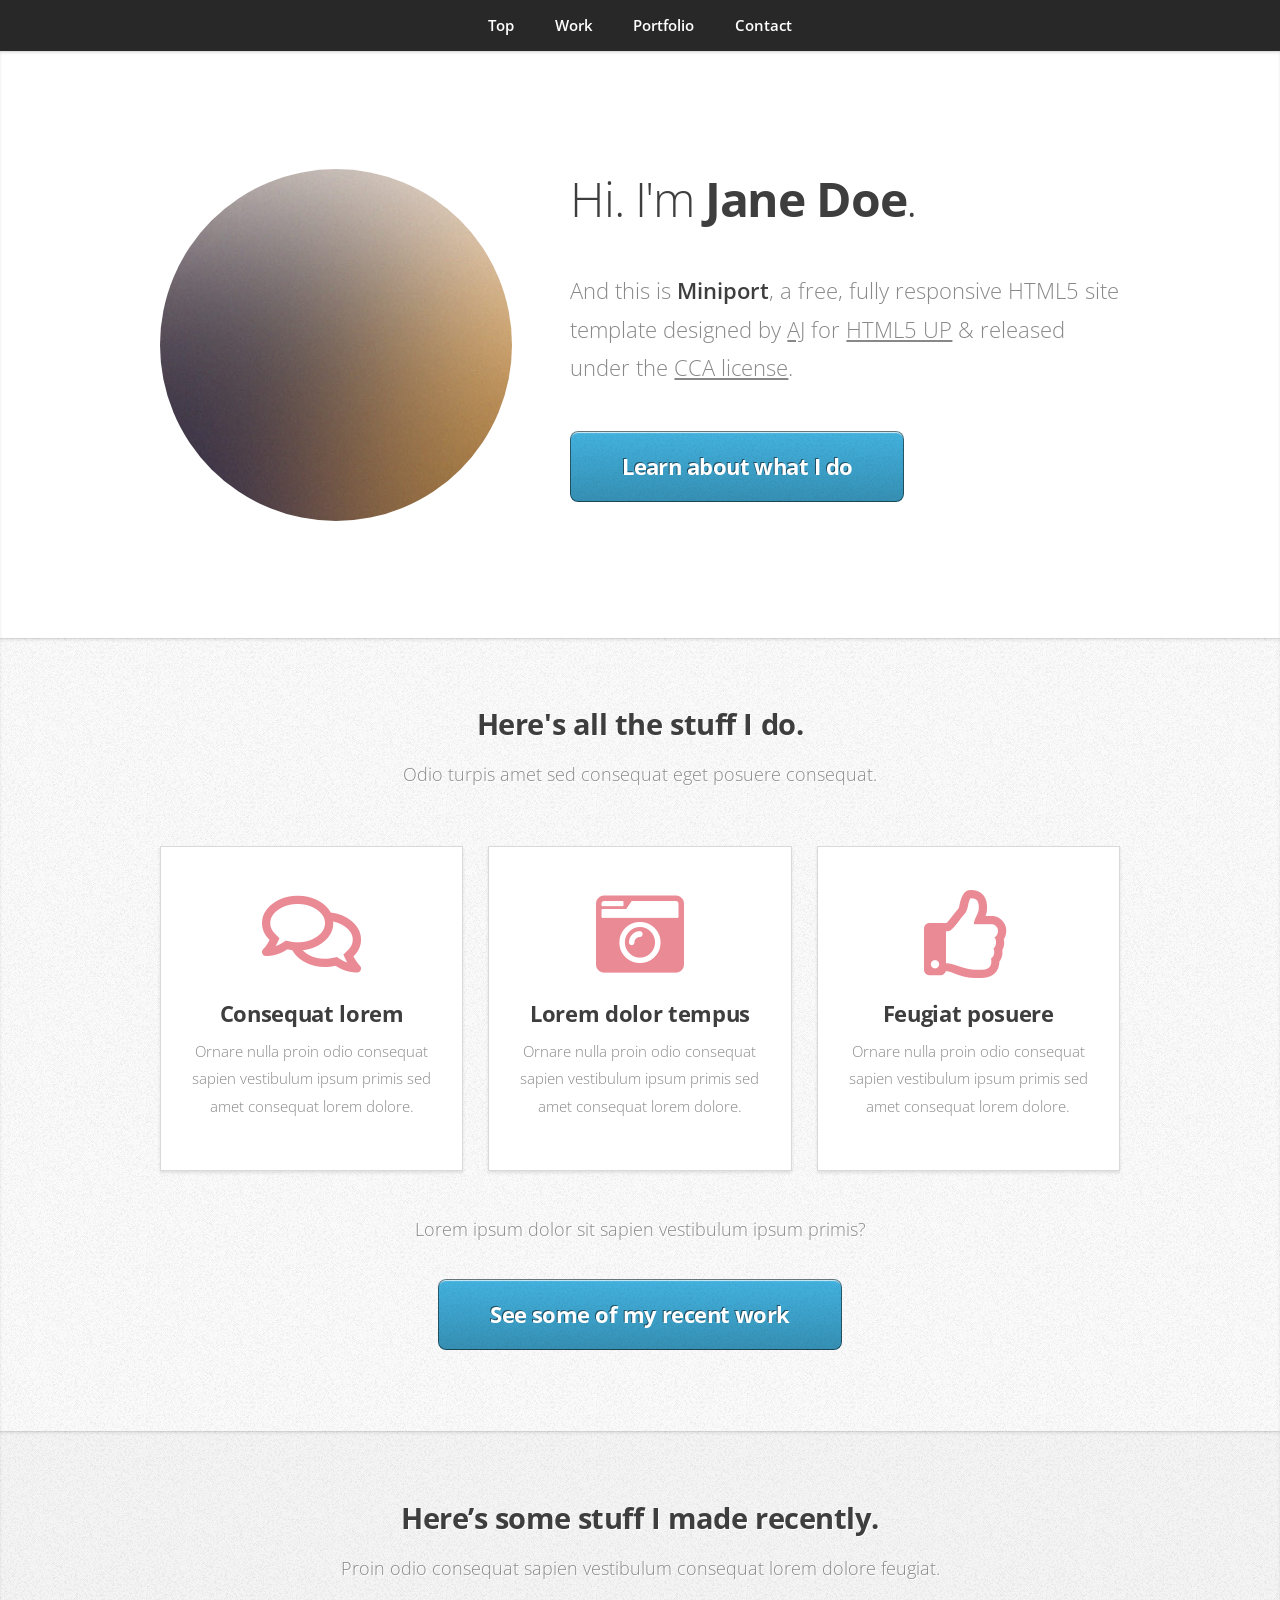
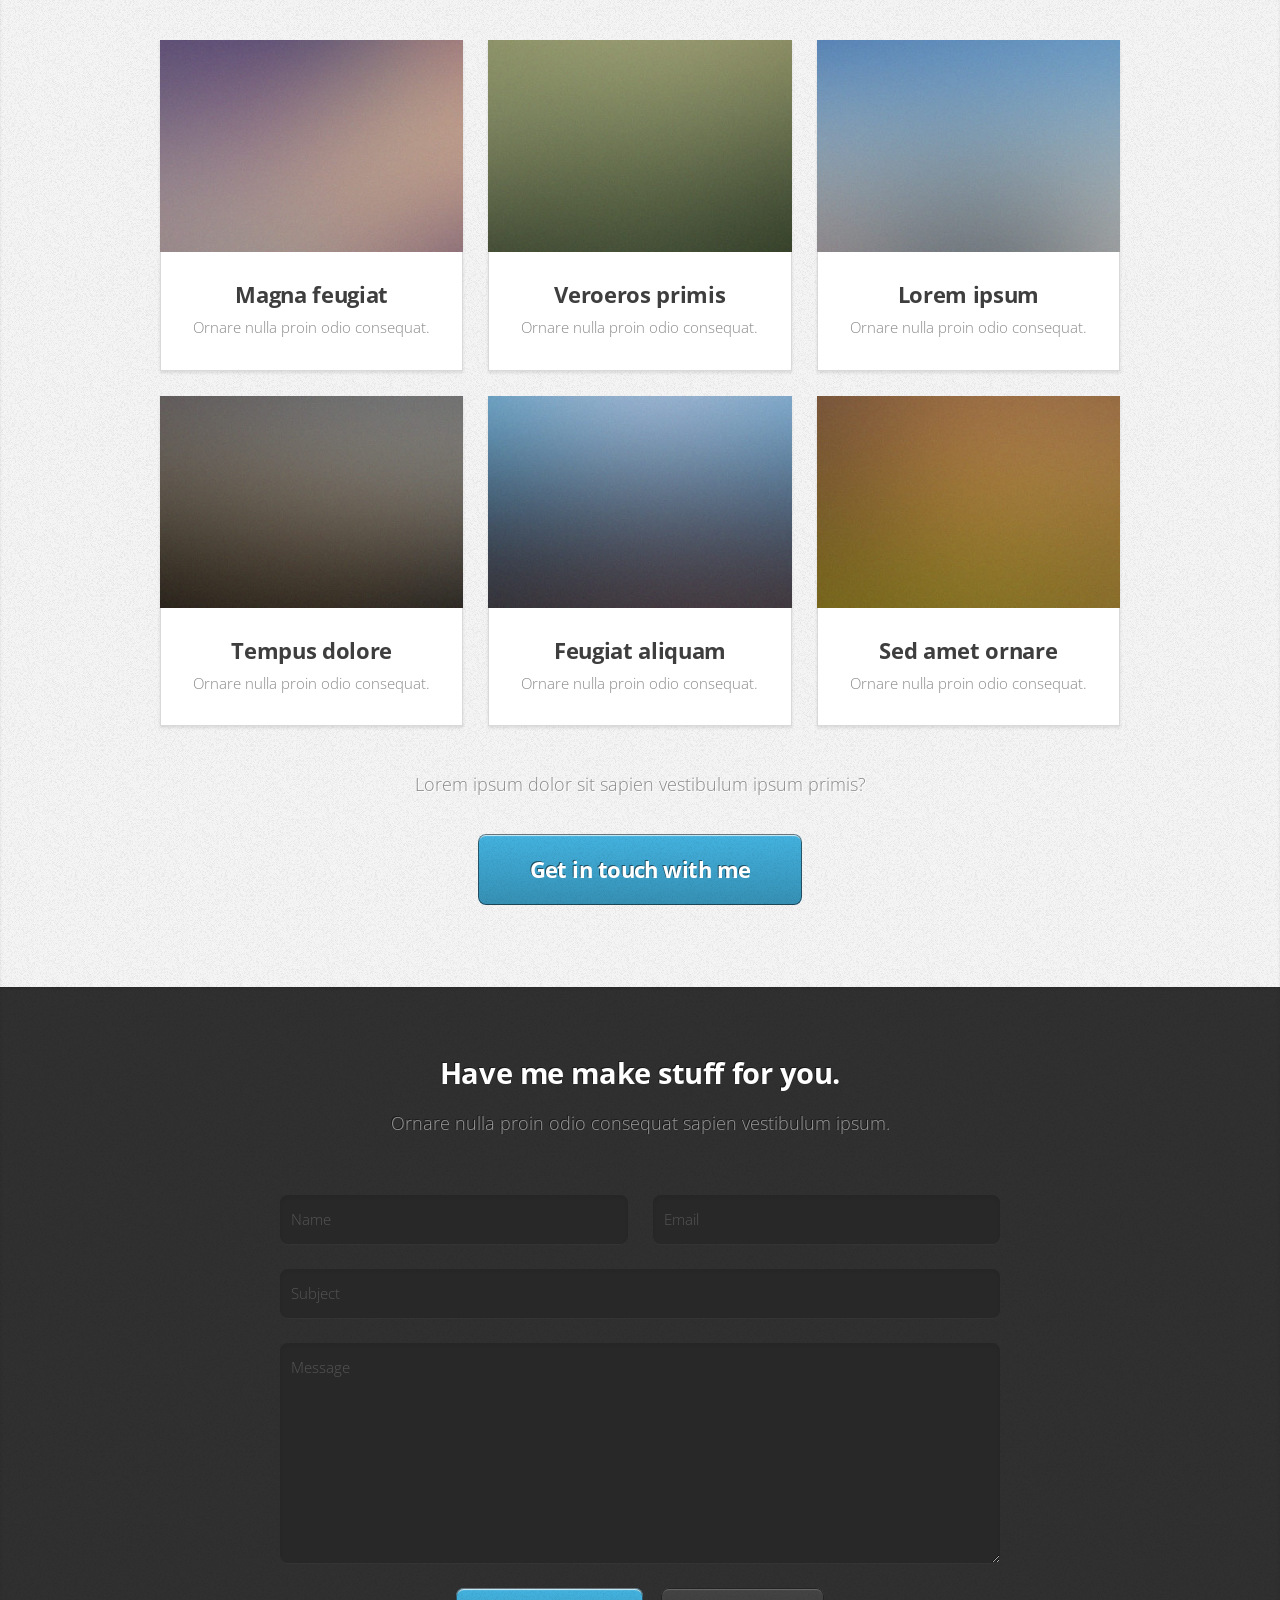
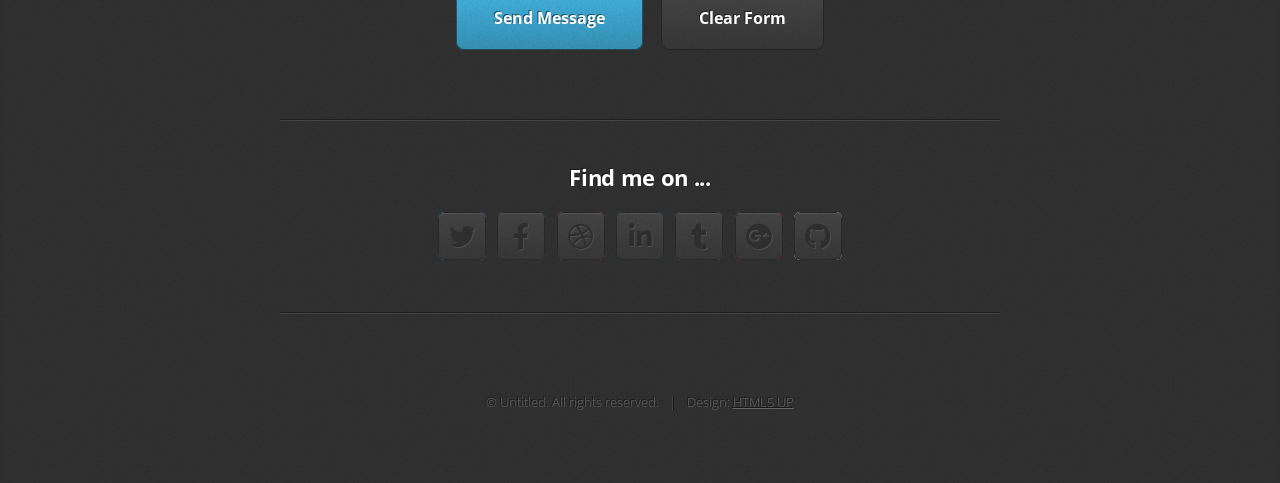
==== index.html @ 01375a2c "Add files via upload" ====
<!DOCTYPE HTML>
<!--
	Miniport by HTML5 UP
	html5up.net | @ajlkn
	Free for personal and commercial use under the CCA 3.0 license (html5up.net/license)
-->
<html>
	<head>
		<title>Miniport by HTML5 UP</title>
		<meta charset="utf-8" />
		<meta name="viewport" content="width=device-width, initial-scale=1, user-scalable=no" />
		<link rel="stylesheet" href="assets/css/main.css" />
	</head>
	<body class="is-preload">

		<!-- Nav -->
			<nav id="nav">
				<ul class="container">
					<li><a href="#top">Top</a></li>
					<li><a href="#work">Work</a></li>
					<li><a href="#portfolio">Portfolio</a></li>
					<li><a href="#contact">Contact</a></li>
				</ul>
			</nav>

		<!-- Home -->
			<article id="top" class="wrapper style1">
				<div class="container">
					<div class="row">
						<div class="col-4 col-5-large col-12-medium">
							<span class="image fit"><img src="images/pic00.jpg" alt="" /></span>
						</div>
						<div class="col-8 col-7-large col-12-medium">
							<header>
								<h1>Hi. I'm <strong>Jane Doe</strong>.</h1>
							</header>
							<p>And this is <strong>Miniport</strong>, a free, fully responsive HTML5 site template designed by <a href="http://twitter.com/ajlkn">AJ</a> for <a href="http://html5up.net">HTML5 UP</a> &amp; released under the <a href="http://html5up.net/license">CCA license</a>.</p>
							<a href="#work" class="button large scrolly">Learn about what I do</a>
						</div>
					</div>
				</div>
			</article>

		<!-- Work -->
			<article id="work" class="wrapper style2">
				<div class="container">
					<header>
						<h2>Here's all the stuff I do.</h2>
						<p>Odio turpis amet sed consequat eget posuere consequat.</p>
					</header>
					<div class="row aln-center">
						<div class="col-4 col-6-medium col-12-small">
							<section class="box style1">
								<span class="icon featured fa-comments"></span>
								<h3>Consequat lorem</h3>
								<p>Ornare nulla proin odio consequat sapien vestibulum ipsum primis sed amet consequat lorem dolore.</p>
							</section>
						</div>
						<div class="col-4 col-6-medium col-12-small">
							<section class="box style1">
								<span class="icon solid featured fa-camera-retro"></span>
								<h3>Lorem dolor tempus</h3>
								<p>Ornare nulla proin odio consequat sapien vestibulum ipsum primis sed amet consequat lorem dolore.</p>
							</section>
						</div>
						<div class="col-4 col-6-medium col-12-small">
							<section class="box style1">
								<span class="icon featured fa-thumbs-up"></span>
								<h3>Feugiat posuere</h3>
								<p>Ornare nulla proin odio consequat sapien vestibulum ipsum primis sed amet consequat lorem dolore.</p>
							</section>
						</div>
					</div>
					<footer>
						<p>Lorem ipsum dolor sit sapien vestibulum ipsum primis?</p>
						<a href="#portfolio" class="button large scrolly">See some of my recent work</a>
					</footer>
				</div>
			</article>

		<!-- Portfolio -->
			<article id="portfolio" class="wrapper style3">
				<div class="container">
					<header>
						<h2>Here’s some stuff I made recently.</h2>
						<p>Proin odio consequat  sapien vestibulum consequat lorem dolore feugiat.</p>
					</header>
					<div class="row">
						<div class="col-4 col-6-medium col-12-small">
							<article class="box style2">
								<a href="#" class="image featured"><img src="images/pic01.jpg" alt="" /></a>
								<h3><a href="#">Magna feugiat</a></h3>
								<p>Ornare nulla proin odio consequat.</p>
							</article>
						</div>
						<div class="col-4 col-6-medium col-12-small">
							<article class="box style2">
								<a href="#" class="image featured"><img src="images/pic02.jpg" alt="" /></a>
								<h3><a href="#">Veroeros primis</a></h3>
								<p>Ornare nulla proin odio consequat.</p>
							</article>
						</div>
						<div class="col-4 col-6-medium col-12-small">
							<article class="box style2">
								<a href="#" class="image featured"><img src="images/pic03.jpg" alt="" /></a>
								<h3><a href="#">Lorem ipsum</a></h3>
								<p>Ornare nulla proin odio consequat.</p>
							</article>
						</div>
						<div class="col-4 col-6-medium col-12-small">
							<article class="box style2">
								<a href="#" class="image featured"><img src="images/pic04.jpg" alt="" /></a>
								<h3><a href="#">Tempus dolore</a></h3>
								<p>Ornare nulla proin odio consequat.</p>
							</article>
						</div>
						<div class="col-4 col-6-medium col-12-small">
							<article class="box style2">
								<a href="#" class="image featured"><img src="images/pic05.jpg" alt="" /></a>
								<h3><a href="#">Feugiat aliquam</a></h3>
								<p>Ornare nulla proin odio consequat.</p>
							</article>
						</div>
						<div class="col-4 col-6-medium col-12-small">
							<article class="box style2">
								<a href="#" class="image featured"><img src="images/pic06.jpg" alt="" /></a>
								<h3><a href="#">Sed amet ornare</a></h3>
								<p>Ornare nulla proin odio consequat.</p>
							</article>
						</div>
					</div>
					<footer>
						<p>Lorem ipsum dolor sit sapien vestibulum ipsum primis?</p>
						<a href="#contact" class="button large scrolly">Get in touch with me</a>
					</footer>
				</div>
			</article>

		<!-- Contact -->
			<article id="contact" class="wrapper style4">
				<div class="container medium">
					<header>
						<h2>Have me make stuff for you.</h2>
						<p>Ornare nulla proin odio consequat sapien vestibulum ipsum.</p>
					</header>
					<div class="row">
						<div class="col-12">
							<form method="post" action="#">
								<div class="row">
									<div class="col-6 col-12-small">
										<input type="text" name="name" id="name" placeholder="Name" />
									</div>
									<div class="col-6 col-12-small">
										<input type="text" name="email" id="email" placeholder="Email" />
									</div>
									<div class="col-12">
										<input type="text" name="subject" id="subject" placeholder="Subject" />
									</div>
									<div class="col-12">
										<textarea name="message" id="message" placeholder="Message"></textarea>
									</div>
									<div class="col-12">
										<ul class="actions">
											<li><input type="submit" value="Send Message" /></li>
											<li><input type="reset" value="Clear Form" class="alt" /></li>
										</ul>
									</div>
								</div>
							</form>
						</div>
						<div class="col-12">
							<hr />
							<h3>Find me on ...</h3>
							<ul class="social">
								<li><a href="#" class="icon brands fa-twitter"><span class="label">Twitter</span></a></li>
								<li><a href="#" class="icon brands fa-facebook-f"><span class="label">Facebook</span></a></li>
								<li><a href="#" class="icon brands fa-dribbble"><span class="label">Dribbble</span></a></li>
								<li><a href="#" class="icon brands fa-linkedin-in"><span class="label">LinkedIn</span></a></li>
								<li><a href="#" class="icon brands fa-tumblr"><span class="label">Tumblr</span></a></li>
								<li><a href="#" class="icon brands fa-google-plus"><span class="label">Google+</span></a></li>
								<li><a href="#" class="icon brands fa-github"><span class="label">Github</span></a></li>
								<!--
								<li><a href="#" class="icon solid fa-rss"><span>RSS</span></a></li>
								<li><a href="#" class="icon brands fa-instagram"><span>Instagram</span></a></li>
								<li><a href="#" class="icon brands fa-foursquare"><span>Foursquare</span></a></li>
								<li><a href="#" class="icon brands fa-skype"><span>Skype</span></a></li>
								<li><a href="#" class="icon brands fa-soundcloud"><span>Soundcloud</span></a></li>
								<li><a href="#" class="icon brands fa-youtube"><span>YouTube</span></a></li>
								<li><a href="#" class="icon brands fa-blogger"><span>Blogger</span></a></li>
								<li><a href="#" class="icon brands fa-flickr"><span>Flickr</span></a></li>
								<li><a href="#" class="icon brands fa-vimeo"><span>Vimeo</span></a></li>
								-->
							</ul>
							<hr />
						</div>
					</div>
					<footer>
						<ul id="copyright">
							<li>&copy; Untitled. All rights reserved.</li><li>Design: <a href="http://html5up.net">HTML5 UP</a></li>
						</ul>
					</footer>
				</div>
			</article>

		<!-- Scripts -->
			<script src="assets/js/jquery.min.js"></script>
			<script src="assets/js/jquery.scrolly.min.js"></script>
			<script src="assets/js/browser.min.js"></script>
			<script src="assets/js/breakpoints.min.js"></script>
			<script src="assets/js/util.js"></script>
			<script src="assets/js/main.js"></script>

	</body>
</html>
---- assets/css/main.css ----
@import url("https://fonts.googleapis.com/css?family=Open+Sans:300,300italic,600,600italic,700");
@import url("fontawesome-all.min.css");

/*
	Miniport by HTML5 UP
	html5up.net | @ajlkn
	Free for personal and commercial use under the CCA 3.0 license (html5up.net/license)
*/

html, body, div, span, applet, object,
iframe, h1, h2, h3, h4, h5, h6, p, blockquote,
pre, a, abbr, acronym, address, big, cite,
code, del, dfn, em, img, ins, kbd, q, s, samp,
small, strike, strong, sub, sup, tt, var, b,
u, i, center, dl, dt, dd, ol, ul, li, fieldset,
form, label, legend, table, caption, tbody,
tfoot, thead, tr, th, td, article, aside,
canvas, details, embed, figure, figcaption,
footer, header, hgroup, menu, nav, output, ruby,
section, summary, time, mark, audio, video {
	margin: 0;
	padding: 0;
	border: 0;
	font-size: 100%;
	font: inherit;
	vertical-align: baseline;}

article, aside, details, figcaption, figure,
footer, header, hgroup, menu, nav, section {
	display: block;}

body {
	line-height: 1;
}

ol, ul {
	list-style: none;
}

blockquote, q {
	quotes: none;
}

	blockquote:before, blockquote:after, q:before, q:after {
		content: '';
		content: none;
	}

table {
	border-collapse: collapse;
	border-spacing: 0;
}

body {
	-webkit-text-size-adjust: none;
}

mark {
	background-color: transparent;
	color: inherit;
}

input::-moz-focus-inner {
	border: 0;
	padding: 0;
}

input, select, textarea {
	-moz-appearance: none;
	-webkit-appearance: none;
	-ms-appearance: none;
	appearance: none;
}

/* Basic */

	html {
		box-sizing: border-box;
	}

	*, *:before, *:after {
		box-sizing: inherit;
	}

	body {
		padding-top: 3.5em;
	}

		body.is-preload *, body.is-preload *:before, body.is-preload *:after {
			-moz-animation: none !important;
			-webkit-animation: none !important;
			-ms-animation: none !important;
			animation: none !important;
			-moz-transition: none !important;
			-webkit-transition: none !important;
			-ms-transition: none !important;
			transition: none !important;
		}

	body, input, textarea, select {
		font-family: 'Open Sans', sans-serif;
		line-height: 1.85em;
		color: #888;
		font-weight: 300;
		font-size: 13pt;
	}

	a {
		-moz-transition: color .2s ease-in-out;
		-webkit-transition: color .2s ease-in-out;
		-ms-transition: color .2s ease-in-out;
		transition: color .2s ease-in-out;
		color: #43B3E0;
		text-decoration: underline;
	}

		a:hover {
			color: #43bff0 !important;
		}

		a img {
			border: 0;
		}

	b, strong {
		font-weight: 600;
		color: #3e3e3e;
	}

	i, em {
		font-style: italic;
	}

	sub {
		position: relative;
		top: 0.5em;
		font-size: 0.8em;
	}

	sup {
		position: relative;
		top: -0.5em;
		font-size: 0.8em;
	}

	blockquote {
		border-left: solid 0.75em #eee;
		padding: 1em 0 1em 1.5em;
		font-style: italic;
	}

	h1, h2, h3, h4, h5, h6 {
		color: #3e3e3e;
		margin: 0 0 0.75em 0;
	}

	h1 a, h2 a, h3 a, h4 a, h5 a, h6 a {
		text-decoration: none;
		color: inherit;
	}

	h2, h3, h4, h5, h6 {
		font-weight: 700;
	}

	h1 {
		font-size: 3.25em;
		letter-spacing: -0.025em;
		font-weight: 300;
	}

		h1 strong {
			font-weight: 700;
		}

	h2 {
		font-size: 2em;
		letter-spacing: -0.015em;
	}

	h3 {
		font-size: 1.5em;
		letter-spacing: -0.015em;
	}

	em, i {
		font-style: italic;
	}

	br.clear {
		clear: both;
	}

	hr {
		border: 0;
		border-top: solid 1px #444;
		border-top-color: rgba(0, 0, 0, 0.35);
		box-shadow: 0px 1px 0px 0px rgba(255, 255, 255, 0.1);
		height: 1px;
		margin: 3em 0;
	}

	p, ul, ol, dl, table {
		margin-bottom: 2em;
	}

	header {
		margin: 0 0 3em 0;
	}

		header > p {
			font-size: 1.25em;
			margin: 0;
		}

	footer {
		margin: 3em 0 0 0;
	}

		footer > p {
			font-size: 1.25em;
		}

/* Container */

	.container {
		margin: 0 auto;
		max-width: calc(100% - 50px);
		width: 1200px;
	}

		.container.medium {
			width: 900px;
		}

		@media screen and (max-width: 1680px) {

			.container {
				width: 1200px;
			}

				.container.medium {
					width: 900px;
				}

		}

		@media screen and (max-width: 1280px) {

			.container {
				width: 960px;
			}

				.container.medium {
					width: 720px;
				}

		}

		@media screen and (max-width: 980px) {

			.container {
				width: 100%;
			}

				.container.medium {
					width: 75%;
				}

		}

		@media screen and (max-width: 736px) {

			.container {
				width: 100%;
				max-width: calc(100% - 30px);
			}

				.container.medium {
					width: 100%;
				}

		}

/* Row */

	.row {
		display: flex;
		flex-wrap: wrap;
		box-sizing: border-box;
		align-items: stretch;
	}

		.row > * {
			box-sizing: border-box;
		}

		.row.gtr-uniform > * > :last-child {
			margin-bottom: 0;
		}

		.row.aln-left {
			justify-content: flex-start;
		}

		.row.aln-center {
			justify-content: center;
		}

		.row.aln-right {
			justify-content: flex-end;
		}

		.row.aln-top {
			align-items: flex-start;
		}

		.row.aln-middle {
			align-items: center;
		}

		.row.aln-bottom {
			align-items: flex-end;
		}

		.row > .imp {
			order: -1;
		}

		.row > .col-1 {
			width: 8.33333%;
		}

		.row > .off-1 {
			margin-left: 8.33333%;
		}

		.row > .col-2 {
			width: 16.66667%;
		}

		.row > .off-2 {
			margin-left: 16.66667%;
		}

		.row > .col-3 {
			width: 25%;
		}

		.row > .off-3 {
			margin-left: 25%;
		}

		.row > .col-4 {
			width: 33.33333%;
		}

		.row > .off-4 {
			margin-left: 33.33333%;
		}

		.row > .col-5 {
			width: 41.66667%;
		}

		.row > .off-5 {
			margin-left: 41.66667%;
		}

		.row > .col-6 {
			width: 50%;
		}

		.row > .off-6 {
			margin-left: 50%;
		}

		.row > .col-7 {
			width: 58.33333%;
		}

		.row > .off-7 {
			margin-left: 58.33333%;
		}

		.row > .col-8 {
			width: 66.66667%;
		}

		.row > .off-8 {
			margin-left: 66.66667%;
		}

		.row > .col-9 {
			width: 75%;
		}

		.row > .off-9 {
			margin-left: 75%;
		}

		.row > .col-10 {
			width: 83.33333%;
		}

		.row > .off-10 {
			margin-left: 83.33333%;
		}

		.row > .col-11 {
			width: 91.66667%;
		}

		.row > .off-11 {
			margin-left: 91.66667%;
		}

		.row > .col-12 {
			width: 100%;
		}

		.row > .off-12 {
			margin-left: 100%;
		}

		.row.gtr-0 {
			margin-top: 0px;
			margin-left: 0px;
		}

			.row.gtr-0 > * {
				padding: 0px 0 0 0px;
			}

			.row.gtr-0.gtr-uniform {
				margin-top: 0px;
			}

				.row.gtr-0.gtr-uniform > * {
					padding-top: 0px;
				}

		.row.gtr-25 {
			margin-top: -6.25px;
			margin-left: -6.25px;
		}

			.row.gtr-25 > * {
				padding: 6.25px 0 0 6.25px;
			}

			.row.gtr-25.gtr-uniform {
				margin-top: -6.25px;
			}

				.row.gtr-25.gtr-uniform > * {
					padding-top: 6.25px;
				}

		.row.gtr-50 {
			margin-top: -12.5px;
			margin-left: -12.5px;
		}

			.row.gtr-50 > * {
				padding: 12.5px 0 0 12.5px;
			}

			.row.gtr-50.gtr-uniform {
				margin-top: -12.5px;
			}

				.row.gtr-50.gtr-uniform > * {
					padding-top: 12.5px;
				}

		.row {
			margin-top: -25px;
			margin-left: -25px;
		}

			.row > * {
				padding: 25px 0 0 25px;
			}

			.row.gtr-uniform {
				margin-top: -25px;
			}

				.row.gtr-uniform > * {
					padding-top: 25px;
				}

		.row.gtr-150 {
			margin-top: -37.5px;
			margin-left: -37.5px;
		}

			.row.gtr-150 > * {
				padding: 37.5px 0 0 37.5px;
			}

			.row.gtr-150.gtr-uniform {
				margin-top: -37.5px;
			}

				.row.gtr-150.gtr-uniform > * {
					padding-top: 37.5px;
				}

		.row.gtr-200 {
			margin-top: -50px;
			margin-left: -50px;
		}

			.row.gtr-200 > * {
				padding: 50px 0 0 50px;
			}

			.row.gtr-200.gtr-uniform {
				margin-top: -50px;
			}

				.row.gtr-200.gtr-uniform > * {
					padding-top: 50px;
				}

		@media screen and (max-width: 1680px) {

			.row {
				display: flex;
				flex-wrap: wrap;
				box-sizing: border-box;
				align-items: stretch;
			}

				.row > * {
					box-sizing: border-box;
				}

				.row.gtr-uniform > * > :last-child {
					margin-bottom: 0;
				}

				.row.aln-left {
					justify-content: flex-start;
				}

				.row.aln-center {
					justify-content: center;
				}

				.row.aln-right {
					justify-content: flex-end;
				}

				.row.aln-top {
					align-items: flex-start;
				}

				.row.aln-middle {
					align-items: center;
				}

				.row.aln-bottom {
					align-items: flex-end;
				}

				.row > .imp-xlarge {
					order: -1;
				}

				.row > .col-1-xlarge {
					width: 8.33333%;
				}

				.row > .off-1-xlarge {
					margin-left: 8.33333%;
				}

				.row > .col-2-xlarge {
					width: 16.66667%;
				}

				.row > .off-2-xlarge {
					margin-left: 16.66667%;
				}

				.row > .col-3-xlarge {
					width: 25%;
				}

				.row > .off-3-xlarge {
					margin-left: 25%;
				}

				.row > .col-4-xlarge {
					width: 33.33333%;
				}

				.row > .off-4-xlarge {
					margin-left: 33.33333%;
				}

				.row > .col-5-xlarge {
					width: 41.66667%;
				}

				.row > .off-5-xlarge {
					margin-left: 41.66667%;
				}

				.row > .col-6-xlarge {
					width: 50%;
				}

				.row > .off-6-xlarge {
					margin-left: 50%;
				}

				.row > .col-7-xlarge {
					width: 58.33333%;
				}

				.row > .off-7-xlarge {
					margin-left: 58.33333%;
				}

				.row > .col-8-xlarge {
					width: 66.66667%;
				}

				.row > .off-8-xlarge {
					margin-left: 66.66667%;
				}

				.row > .col-9-xlarge {
					width: 75%;
				}

				.row > .off-9-xlarge {
					margin-left: 75%;
				}

				.row > .col-10-xlarge {
					width: 83.33333%;
				}

				.row > .off-10-xlarge {
					margin-left: 83.33333%;
				}

				.row > .col-11-xlarge {
					width: 91.66667%;
				}

				.row > .off-11-xlarge {
					margin-left: 91.66667%;
				}

				.row > .col-12-xlarge {
					width: 100%;
				}

				.row > .off-12-xlarge {
					margin-left: 100%;
				}

				.row.gtr-0 {
					margin-top: 0px;
					margin-left: 0px;
				}

					.row.gtr-0 > * {
						padding: 0px 0 0 0px;
					}

					.row.gtr-0.gtr-uniform {
						margin-top: 0px;
					}

						.row.gtr-0.gtr-uniform > * {
							padding-top: 0px;
						}

				.row.gtr-25 {
					margin-top: -6.25px;
					margin-left: -6.25px;
				}

					.row.gtr-25 > * {
						padding: 6.25px 0 0 6.25px;
					}

					.row.gtr-25.gtr-uniform {
						margin-top: -6.25px;
					}

						.row.gtr-25.gtr-uniform > * {
							padding-top: 6.25px;
						}

				.row.gtr-50 {
					margin-top: -12.5px;
					margin-left: -12.5px;
				}

					.row.gtr-50 > * {
						padding: 12.5px 0 0 12.5px;
					}

					.row.gtr-50.gtr-uniform {
						margin-top: -12.5px;
					}

						.row.gtr-50.gtr-uniform > * {
							padding-top: 12.5px;
						}

				.row {
					margin-top: -25px;
					margin-left: -25px;
				}

					.row > * {
						padding: 25px 0 0 25px;
					}

					.row.gtr-uniform {
						margin-top: -25px;
					}

						.row.gtr-uniform > * {
							padding-top: 25px;
						}

				.row.gtr-150 {
					margin-top: -37.5px;
					margin-left: -37.5px;
				}

					.row.gtr-150 > * {
						padding: 37.5px 0 0 37.5px;
					}

					.row.gtr-150.gtr-uniform {
						margin-top: -37.5px;
					}

						.row.gtr-150.gtr-uniform > * {
							padding-top: 37.5px;
						}

				.row.gtr-200 {
					margin-top: -50px;
					margin-left: -50px;
				}

					.row.gtr-200 > * {
						padding: 50px 0 0 50px;
					}

					.row.gtr-200.gtr-uniform {
						margin-top: -50px;
					}

						.row.gtr-200.gtr-uniform > * {
							padding-top: 50px;
						}

		}

		@media screen and (max-width: 1280px) {

			.row {
				display: flex;
				flex-wrap: wrap;
				box-sizing: border-box;
				align-items: stretch;
			}

				.row > * {
					box-sizing: border-box;
				}

				.row.gtr-uniform > * > :last-child {
					margin-bottom: 0;
				}

				.row.aln-left {
					justify-content: flex-start;
				}

				.row.aln-center {
					justify-content: center;
				}

				.row.aln-right {
					justify-content: flex-end;
				}

				.row.aln-top {
					align-items: flex-start;
				}

				.row.aln-middle {
					align-items: center;
				}

				.row.aln-bottom {
					align-items: flex-end;
				}

				.row > .imp-large {
					order: -1;
				}

				.row > .col-1-large {
					width: 8.33333%;
				}

				.row > .off-1-large {
					margin-left: 8.33333%;
				}

				.row > .col-2-large {
					width: 16.66667%;
				}

				.row > .off-2-large {
					margin-left: 16.66667%;
				}

				.row > .col-3-large {
					width: 25%;
				}

				.row > .off-3-large {
					margin-left: 25%;
				}

				.row > .col-4-large {
					width: 33.33333%;
				}

				.row > .off-4-large {
					margin-left: 33.33333%;
				}

				.row > .col-5-large {
					width: 41.66667%;
				}

				.row > .off-5-large {
					margin-left: 41.66667%;
				}

				.row > .col-6-large {
					width: 50%;
				}

				.row > .off-6-large {
					margin-left: 50%;
				}

				.row > .col-7-large {
					width: 58.33333%;
				}

				.row > .off-7-large {
					margin-left: 58.33333%;
				}

				.row > .col-8-large {
					width: 66.66667%;
				}

				.row > .off-8-large {
					margin-left: 66.66667%;
				}

				.row > .col-9-large {
					width: 75%;
				}

				.row > .off-9-large {
					margin-left: 75%;
				}

				.row > .col-10-large {
					width: 83.33333%;
				}

				.row > .off-10-large {
					margin-left: 83.33333%;
				}

				.row > .col-11-large {
					width: 91.66667%;
				}

				.row > .off-11-large {
					margin-left: 91.66667%;
				}

				.row > .col-12-large {
					width: 100%;
				}

				.row > .off-12-large {
					margin-left: 100%;
				}

				.row.gtr-0 {
					margin-top: 0px;
					margin-left: 0px;
				}

					.row.gtr-0 > * {
						padding: 0px 0 0 0px;
					}

					.row.gtr-0.gtr-uniform {
						margin-top: 0px;
					}

						.row.gtr-0.gtr-uniform > * {
							padding-top: 0px;
						}

				.row.gtr-25 {
					margin-top: -6.25px;
					margin-left: -6.25px;
				}

					.row.gtr-25 > * {
						padding: 6.25px 0 0 6.25px;
					}

					.row.gtr-25.gtr-uniform {
						margin-top: -6.25px;
					}

						.row.gtr-25.gtr-uniform > * {
							padding-top: 6.25px;
						}

				.row.gtr-50 {
					margin-top: -12.5px;
					margin-left: -12.5px;
				}

					.row.gtr-50 > * {
						padding: 12.5px 0 0 12.5px;
					}

					.row.gtr-50.gtr-uniform {
						margin-top: -12.5px;
					}

						.row.gtr-50.gtr-uniform > * {
							padding-top: 12.5px;
						}

				.row {
					margin-top: -25px;
					margin-left: -25px;
				}

					.row > * {
						padding: 25px 0 0 25px;
					}

					.row.gtr-uniform {
						margin-top: -25px;
					}

						.row.gtr-uniform > * {
							padding-top: 25px;
						}

				.row.gtr-150 {
					margin-top: -37.5px;
					margin-left: -37.5px;
				}

					.row.gtr-150 > * {
						padding: 37.5px 0 0 37.5px;
					}

					.row.gtr-150.gtr-uniform {
						margin-top: -37.5px;
					}

						.row.gtr-150.gtr-uniform > * {
							padding-top: 37.5px;
						}

				.row.gtr-200 {
					margin-top: -50px;
					margin-left: -50px;
				}

					.row.gtr-200 > * {
						padding: 50px 0 0 50px;
					}

					.row.gtr-200.gtr-uniform {
						margin-top: -50px;
					}

						.row.gtr-200.gtr-uniform > * {
							padding-top: 50px;
						}

		}

		@media screen and (max-width: 980px) {

			.row {
				display: flex;
				flex-wrap: wrap;
				box-sizing: border-box;
				align-items: stretch;
			}

				.row > * {
					box-sizing: border-box;
				}

				.row.gtr-uniform > * > :last-child {
					margin-bottom: 0;
				}

				.row.aln-left {
					justify-content: flex-start;
				}

				.row.aln-center {
					justify-content: center;
				}

				.row.aln-right {
					justify-content: flex-end;
				}

				.row.aln-top {
					align-items: flex-start;
				}

				.row.aln-middle {
					align-items: center;
				}

				.row.aln-bottom {
					align-items: flex-end;
				}

				.row > .imp-medium {
					order: -1;
				}

				.row > .col-1-medium {
					width: 8.33333%;
				}

				.row > .off-1-medium {
					margin-left: 8.33333%;
				}

				.row > .col-2-medium {
					width: 16.66667%;
				}

				.row > .off-2-medium {
					margin-left: 16.66667%;
				}

				.row > .col-3-medium {
					width: 25%;
				}

				.row > .off-3-medium {
					margin-left: 25%;
				}

				.row > .col-4-medium {
					width: 33.33333%;
				}

				.row > .off-4-medium {
					margin-left: 33.33333%;
				}

				.row > .col-5-medium {
					width: 41.66667%;
				}

				.row > .off-5-medium {
					margin-left: 41.66667%;
				}

				.row > .col-6-medium {
					width: 50%;
				}

				.row > .off-6-medium {
					margin-left: 50%;
				}

				.row > .col-7-medium {
					width: 58.33333%;
				}

				.row > .off-7-medium {
					margin-left: 58.33333%;
				}

				.row > .col-8-medium {
					width: 66.66667%;
				}

				.row > .off-8-medium {
					margin-left: 66.66667%;
				}

				.row > .col-9-medium {
					width: 75%;
				}

				.row > .off-9-medium {
					margin-left: 75%;
				}

				.row > .col-10-medium {
					width: 83.33333%;
				}

				.row > .off-10-medium {
					margin-left: 83.33333%;
				}

				.row > .col-11-medium {
					width: 91.66667%;
				}

				.row > .off-11-medium {
					margin-left: 91.66667%;
				}

				.row > .col-12-medium {
					width: 100%;
				}

				.row > .off-12-medium {
					margin-left: 100%;
				}

				.row.gtr-0 {
					margin-top: 0px;
					margin-left: 0px;
				}

					.row.gtr-0 > * {
						padding: 0px 0 0 0px;
					}

					.row.gtr-0.gtr-uniform {
						margin-top: 0px;
					}

						.row.gtr-0.gtr-uniform > * {
							padding-top: 0px;
						}

				.row.gtr-25 {
					margin-top: -6.25px;
					margin-left: -6.25px;
				}

					.row.gtr-25 > * {
						padding: 6.25px 0 0 6.25px;
					}

					.row.gtr-25.gtr-uniform {
						margin-top: -6.25px;
					}

						.row.gtr-25.gtr-uniform > * {
							padding-top: 6.25px;
						}

				.row.gtr-50 {
					margin-top: -12.5px;
					margin-left: -12.5px;
				}

					.row.gtr-50 > * {
						padding: 12.5px 0 0 12.5px;
					}

					.row.gtr-50.gtr-uniform {
						margin-top: -12.5px;
					}

						.row.gtr-50.gtr-uniform > * {
							padding-top: 12.5px;
						}

				.row {
					margin-top: -25px;
					margin-left: -25px;
				}

					.row > * {
						padding: 25px 0 0 25px;
					}

					.row.gtr-uniform {
						margin-top: -25px;
					}

						.row.gtr-uniform > * {
							padding-top: 25px;
						}

				.row.gtr-150 {
					margin-top: -37.5px;
					margin-left: -37.5px;
				}

					.row.gtr-150 > * {
						padding: 37.5px 0 0 37.5px;
					}

					.row.gtr-150.gtr-uniform {
						margin-top: -37.5px;
					}

						.row.gtr-150.gtr-uniform > * {
							padding-top: 37.5px;
						}

				.row.gtr-200 {
					margin-top: -50px;
					margin-left: -50px;
				}

					.row.gtr-200 > * {
						padding: 50px 0 0 50px;
					}

					.row.gtr-200.gtr-uniform {
						margin-top: -50px;
					}

						.row.gtr-200.gtr-uniform > * {
							padding-top: 50px;
						}

		}

		@media screen and (max-width: 736px) {

			.row {
				display: flex;
				flex-wrap: wrap;
				box-sizing: border-box;
				align-items: stretch;
			}

				.row > * {
					box-sizing: border-box;
				}

				.row.gtr-uniform > * > :last-child {
					margin-bottom: 0;
				}

				.row.aln-left {
					justify-content: flex-start;
				}

				.row.aln-center {
					justify-content: center;
				}

				.row.aln-right {
					justify-content: flex-end;
				}

				.row.aln-top {
					align-items: flex-start;
				}

				.row.aln-middle {
					align-items: center;
				}

				.row.aln-bottom {
					align-items: flex-end;
				}

				.row > .imp-small {
					order: -1;
				}

				.row > .col-1-small {
					width: 8.33333%;
				}

				.row > .off-1-small {
					margin-left: 8.33333%;
				}

				.row > .col-2-small {
					width: 16.66667%;
				}

				.row > .off-2-small {
					margin-left: 16.66667%;
				}

				.row > .col-3-small {
					width: 25%;
				}

				.row > .off-3-small {
					margin-left: 25%;
				}

				.row > .col-4-small {
					width: 33.33333%;
				}

				.row > .off-4-small {
					margin-left: 33.33333%;
				}

				.row > .col-5-small {
					width: 41.66667%;
				}

				.row > .off-5-small {
					margin-left: 41.66667%;
				}

				.row > .col-6-small {
					width: 50%;
				}

				.row > .off-6-small {
					margin-left: 50%;
				}

				.row > .col-7-small {
					width: 58.33333%;
				}

				.row > .off-7-small {
					margin-left: 58.33333%;
				}

				.row > .col-8-small {
					width: 66.66667%;
				}

				.row > .off-8-small {
					margin-left: 66.66667%;
				}

				.row > .col-9-small {
					width: 75%;
				}

				.row > .off-9-small {
					margin-left: 75%;
				}

				.row > .col-10-small {
					width: 83.33333%;
				}

				.row > .off-10-small {
					margin-left: 83.33333%;
				}

				.row > .col-11-small {
					width: 91.66667%;
				}

				.row > .off-11-small {
					margin-left: 91.66667%;
				}

				.row > .col-12-small {
					width: 100%;
				}

				.row > .off-12-small {
					margin-left: 100%;
				}

				.row.gtr-0 {
					margin-top: 0px;
					margin-left: 0px;
				}

					.row.gtr-0 > * {
						padding: 0px 0 0 0px;
					}

					.row.gtr-0.gtr-uniform {
						margin-top: 0px;
					}

						.row.gtr-0.gtr-uniform > * {
							padding-top: 0px;
						}

				.row.gtr-25 {
					margin-top: -3.75px;
					margin-left: -3.75px;
				}

					.row.gtr-25 > * {
						padding: 3.75px 0 0 3.75px;
					}

					.row.gtr-25.gtr-uniform {
						margin-top: -3.75px;
					}

						.row.gtr-25.gtr-uniform > * {
							padding-top: 3.75px;
						}

				.row.gtr-50 {
					margin-top: -7.5px;
					margin-left: -7.5px;
				}

					.row.gtr-50 > * {
						padding: 7.5px 0 0 7.5px;
					}

					.row.gtr-50.gtr-uniform {
						margin-top: -7.5px;
					}

						.row.gtr-50.gtr-uniform > * {
							padding-top: 7.5px;
						}

				.row {
					margin-top: -15px;
					margin-left: -15px;
				}

					.row > * {
						padding: 15px 0 0 15px;
					}

					.row.gtr-uniform {
						margin-top: -15px;
					}

						.row.gtr-uniform > * {
							padding-top: 15px;
						}

				.row.gtr-150 {
					margin-top: -22.5px;
					margin-left: -22.5px;
				}

					.row.gtr-150 > * {
						padding: 22.5px 0 0 22.5px;
					}

					.row.gtr-150.gtr-uniform {
						margin-top: -22.5px;
					}

						.row.gtr-150.gtr-uniform > * {
							padding-top: 22.5px;
						}

				.row.gtr-200 {
					margin-top: -30px;
					margin-left: -30px;
				}

					.row.gtr-200 > * {
						padding: 30px 0 0 30px;
					}

					.row.gtr-200.gtr-uniform {
						margin-top: -30px;
					}

						.row.gtr-200.gtr-uniform > * {
							padding-top: 30px;
						}

		}

/* Form */

	form label {
		color: #3e3e3e;
		font-weight: 700;
		display: block;
		margin: 0 0 0.5em 0;
	}

	form input[type=text],
	form input[type=email],
	form input[type=password],
	form select,
	form textarea {
		-moz-transition: background .2s ease-in-out, box-shadow .2s ease-in-out;
		-webkit-transition: background .2s ease-in-out, box-shadow .2s ease-in-out;
		-ms-transition: background .2s ease-in-out, box-shadow .2s ease-in-out;
		transition: background .2s ease-in-out, box-shadow .2s ease-in-out;
		-webkit-appearance: none;
		display: block;
		border: 0;
		padding: 0.75em;
		font-size: 1em;
		border-radius: 8px;
		border: solid 1px #ddd;
		background: #fff;
		color: #bbb;
		box-shadow: inset 0px 2px 3px 1px rgba(0, 0, 0, 0.05), 0px 1px 0px 0px rgba(255, 255, 255, 0.025);
		width: 100%;
	}

		form input[type=text]:focus,
		form input[type=email]:focus,
		form input[type=password]:focus,
		form select:focus,
		form textarea:focus {
			background: #fafafa;
			box-shadow: inset 0px 2px 5px 0px rgba(0, 0, 0, 0.05), 0px 1px 0px 0px rgba(255, 255, 255, 0.025), inset 0px 0px 2px 1px #43bff0;
		}

	form textarea {
		height: 15em;
	}

	form .actions:last-child {
		margin-bottom: 0;
	}

	form ::-webkit-input-placeholder {
		color: #555 !important;
	}

	form :-moz-placeholder {
		color: #555 !important;
	}

	form ::-moz-placeholder {
		color: #555 !important;
	}

	form :-ms-input-placeholder {
		color: #555 !important;
	}

	form ::-moz-focus-inner {
		border: 0;
	}

/* Tables */

	table {
		width: 100%;
	}

		table.default {
			width: 100%;
		}

			table.default tr {
				border-top: solid 1px #eee;
			}

				table.default tr:first-child {
					border-top: 0;
				}

			table.default td {
				padding: 0.5em 1em 0.5em 1em;
			}

			table.default th {
				text-align: left;
				padding: 0.5em 1em 0.5em 1em;
				font-weight: 600;
				margin: 0 0 1em 0;
			}

			table.default thead {
				background: #4f4f4f;
				color: #fff;
			}

/* Section/Article */

	section, article {
		margin-bottom: 3em;
	}

	section > :last-child,
	article > :last-child,
	section:last-child,
	article:last-child {
		margin-bottom: 0;
	}

/* Image */

	.image {
		display: inline-block;
		position: relative;
	}

		.image img {
			display: block;
			width: 100%;
		}

		.image.fit {
			display: block;
			width: 100%;
		}

		.image.featured {
			display: block;
			width: 100%;
			margin: 0 0 2em 0;
		}

		.image.left {
			float: left;
			margin: 0 2em 2em 0;
		}

		.image.centered {
			display: block;
			margin: 0 0 2em 0;
		}

			.image.centered img {
				margin: 0 auto;
				width: auto;
			}

/* Button */

	input[type="button"],
	input[type="submit"],
	input[type="reset"],
	button,
	.button {
		background-image: url("images/bg.png"), -moz-linear-gradient(top, rgba(0, 0, 0, 0), rgba(0, 0, 0, 0.2));
		background-image: url("images/bg.png"), -webkit-linear-gradient(top, rgba(0, 0, 0, 0), rgba(0, 0, 0, 0.2));
		background-image: url("images/bg.png"), -ms-linear-gradient(top, rgba(0, 0, 0, 0), rgba(0, 0, 0, 0.2));
		background-image: url("images/bg.png"), linear-gradient(top, rgba(0, 0, 0, 0), rgba(0, 0, 0, 0.2));
		-moz-transition: background-color .2s ease-in-out;
		-webkit-transition: background-color .2s ease-in-out;
		-ms-transition: background-color .2s ease-in-out;
		transition: background-color .2s ease-in-out;
		-webkit-appearance: none;
		position: relative;
		display: inline-block;
		color: #fff !important;
		text-decoration: none;
		font-weight: 700;
		border: 0;
		outline: 0;
		cursor: pointer;
		border-radius: 8px;
		text-shadow: -1px -1px 0.5px rgba(0, 0, 0, 0.5);
		overflow: hidden;
		box-shadow: inset 0px 0px 0px 1px rgba(0, 0, 0, 0.5), inset 0px 2px 1px 0px rgba(255, 255, 255, 0.75);
		background-color: #43B3E0;
		padding: 1em 2.35em 1em 2.35em;
		font-size: 1.1em;
		max-width: 24em;
	}

		input[type="button"]:hover,
		input[type="submit"]:hover,
		input[type="reset"]:hover,
		button:hover,
		.button:hover {
			background-color: #43bff0;
			color: #fff !important;
		}

		input[type="button"]:active,
		input[type="submit"]:active,
		input[type="reset"]:active,
		button:active,
		.button:active {
			background-color: #3BA8D3;
			top: 1px;
		}

		input[type="button"].large,
		input[type="submit"].large,
		input[type="reset"].large,
		button.large,
		.button.large {
			font-size: 1.5em;
			letter-spacing: -0.025em;
		}

		input[type="button"].alt,
		input[type="submit"].alt,
		input[type="reset"].alt,
		button.alt,
		.button.alt {
			background-color: #444;
			box-shadow: inset 0px 0px 0px 1px #242424, inset 0px 2px 1px 0px rgba(255, 255, 255, 0.2);
		}

			input[type="button"].alt:hover,
			input[type="submit"].alt:hover,
			input[type="reset"].alt:hover,
			button.alt:hover,
			.button.alt:hover {
				background-color: #4f4f4f;
				color: #fff !important;
			}

			input[type="button"].alt:active,
			input[type="submit"].alt:active,
			input[type="reset"].alt:active,
			button.alt:active,
			.button.alt:active {
				background-color: #3f3f3f;
			}

/* List */

	ul {
		list-style: disc;
		padding-left: 1em;
	}

		ul li {
			padding-left: 0.5em;
		}

	ol {
		list-style: decimal;
		padding-left: 1.25em;
	}

		ol li {
			padding-left: 0.25em;
		}

/* Social */

	ul.social {
		cursor: default;
		margin: 0;
		list-style: none;
		padding-left: 0;
	}

		ul.social li {
			position: relative;
			display: inline-block;
			margin: 0.25em;
			top: 0;
			padding-left: 0;
		}

			ul.social li a {
				-moz-transition: top .2s ease-in-out;
				-webkit-transition: top .2s ease-in-out;
				-ms-transition: top .2s ease-in-out;
				transition: top .2s ease-in-out;
				display: block;
				width: 48px;
				height: 48px;
				border-radius: 6px;
				top: 0;
				position: relative;
			}

				ul.social li a:before {
					background-image: url("images/bg.png"), -moz-linear-gradient(top, rgba(0, 0, 0, 0), rgba(0, 0, 0, 0.2));
					background-image: url("images/bg.png"), -webkit-linear-gradient(top, rgba(0, 0, 0, 0), rgba(0, 0, 0, 0.2));
					background-image: url("images/bg.png"), -ms-linear-gradient(top, rgba(0, 0, 0, 0), rgba(0, 0, 0, 0.2));
					background-image: url("images/bg.png"), linear-gradient(top, rgba(0, 0, 0, 0), rgba(0, 0, 0, 0.2));
					-moz-transition: background-color .2s ease-in-out;
					-webkit-transition: background-color .2s ease-in-out;
					-ms-transition: background-color .2s ease-in-out;
					transition: background-color .2s ease-in-out;
					background-color: #444;
					border-radius: 6px;
					box-shadow: inset 0px 0px 0px 1px #282828, inset 0px 2px 1px 0px rgba(255, 255, 255, 0.1);
					color: #2E2E2E !important;
					display: block;
					font-size: 26px;
					height: 48px;
					line-height: 48px;
					text-align: center;
					outline: 0;
					overflow: hidden;
					text-shadow: 1px 1px 0px rgba(255, 255, 255, 0.1);
					width: 48px;
				}

				ul.social li a.fa-twitter {
					background-color: #2DAAE4;
				}

				ul.social li a.fa-facebook-f {
					background-color: #3C5A98;
				}

				ul.social li a.fa-dribbble {
					background-color: #C4376B;
				}

				ul.social li a.fa-linkedin-in {
					background-color: #006599;
				}

				ul.social li a.fa-tumblr {
					background-color: #51718A;
				}

				ul.social li a.fa-google-plus {
					background-color: #DA2713;
				}

				ul.social li a.fa-github {
					background-color: #FAFAFA;
				}

				ul.social li a.fa-rss {
					background-color: #F2600B;
				}

				ul.social li a.fa-instagram {
					background-color: #E0D7C8;
				}

				ul.social li a.fa-foursquare {
					background-color: #39A3D4;
				}

				ul.social li a.fa-skype {
					background-color: #10BEF1;
				}

				ul.social li a.fa-soundcloud {
					background-color: #FE5419;
				}

				ul.social li a.fa-youtube {
					background-color: #BF2E25;
				}

				ul.social li a.fa-blogger {
					background-color: #FF6501;
				}

				ul.social li a.fa-flickr {
					background-color: #0062DB;
				}

				ul.social li a.fa-vimeo {
					background-color: #4C8AB0;
				}

				ul.social li a:hover {
					top: -5px;
				}

					ul.social li a:hover:before {
						background-color: transparent;
					}

/* Actions */

	ul.actions {
		list-style: none;
		padding-left: 0;
	}

		ul.actions li {
			display: inline-block;
			margin: 0 0 0 1em;
			padding-left: 0;
		}

			ul.actions li:first-child {
				margin-left: 0;
			}

/* Box */

	.box {
		background: #fff;
		box-shadow: inset 0px 0px 0px 1px rgba(0, 0, 0, 0.15), 0px 2px 3px 0px rgba(0, 0, 0, 0.1);
		text-align: center;
		padding: 2em;
	}

		.box.style1 {
			padding: 3em 2em 3.5em 2em;
		}

			.box.style1 h3 {
				margin-bottom: 0.5em;
			}

		.box.style2 h3 {
			margin-bottom: 0.25em;
		}

		.box.style2 .image {
			position: relative;
			left: 2em;
			top: 2em;
			margin: -4em 0 4em -4em;
			width: auto;
		}

/* Icons */

	.icon {
		text-decoration: none;
		text-decoration: none;
	}

		.icon:before {
			-moz-osx-font-smoothing: grayscale;
			-webkit-font-smoothing: antialiased;
			display: inline-block;
			font-style: normal;
			font-variant: normal;
			text-rendering: auto;
			line-height: 1;
			text-transform: none !important;
			font-family: 'Font Awesome 5 Free';
			font-weight: 400;
		}

		.icon:before {
			font-size: 1.25em;
		}

		.icon > .label {
			display: none;
		}

		.icon.solid:before {
			font-weight: 900;
		}

		.icon.brands:before {
			font-family: 'Font Awesome 5 Brands';
		}

		.icon.featured {
			color: #EA8A95;
			display: block;
			margin: 0 0 1.5em 0;
			cursor: default;
		}

			.icon.featured:before {
				font-size: 6em;
			}

/* Wrappers */

	.wrapper {
		background-image: url("images/bg.png");
		box-shadow: inset 0px 1px 0px 0px rgba(0, 0, 0, 0.05), inset 0px 2px 3px 0px rgba(0, 0, 0, 0.1);
		padding: 8em 0 8em 0;
		text-align: center;
	}

		.wrapper.style1 {
			background-image: none;
			background-color: #fff;
		}

		.wrapper.style2 {
			background-color: #fafafa;
			text-shadow: 1px 1px 0px #fff;
		}

		.wrapper.style3 {
			background-color: #f4f4f4;
			text-shadow: 1px 1px 0px #fff;
		}

		.wrapper.style4 {
			background-color: #303030;
			color: #999;
			text-shadow: -1px -1px 0px #181818;
		}

			.wrapper.style4 h1, .wrapper.style4 h2, .wrapper.style4 h3, .wrapper.style4 h4, .wrapper.style4 h5, .wrapper.style4 h6 {
				color: #fff;
			}

			.wrapper.style4 form input[type=text],
			.wrapper.style4 form input[type=password],
			.wrapper.style4 form select,
			.wrapper.style4 form textarea {
				border: none;
				background: #282828;
			}

				.wrapper.style4 form input[type=text]:focus,
				.wrapper.style4 form input[type=password]:focus,
				.wrapper.style4 form select:focus,
				.wrapper.style4 form textarea:focus {
					background: #252525;
				}

/* Nav */

	#nav {
		background-color: #282828;
		text-align: center;
		position: fixed;
		left: 0;
		top: 0;
		width: 100%;
		z-index: 10000;
		cursor: default;
		height: 3.5em;
		line-height: 3.5em;
	}

		#nav ul {
			margin-bottom: 0;
			list-style: none;
			padding-left: 0;
		}

		#nav li {
			display: inline-block;
			padding-left: 0;
		}

		#nav a {
			-moz-transition: background-color .2s ease-in-out;
			-webkit-transition: background-color .2s ease-in-out;
			-ms-transition: background-color .2s ease-in-out;
			transition: background-color .2s ease-in-out;
			position: relative;
			display: block;
			color: #fff;
			text-decoration: none;
			outline: 0;
			font-weight: 600;
			border-radius: 8px;
			color: #fff;
			height: 2.5em;
			line-height: 2.5em;
			padding: 0 1.25em;
		}

			#nav a:hover {
				color: #fff !important;
				background: #383838;
			}

			#nav a.active {
				background: #484848;
			}

				#nav a.active:before {
					content: '';
					display: block;
					position: absolute;
					bottom: -0.6em;
					left: 50%;
					margin-left: -0.75em;
					border-left: solid 0.75em transparent;
					border-right: solid 0.75em transparent;
					border-top: solid 0.6em #282828;
				}

/* Articles */

	body > article {
		margin-bottom: 0;
	}

	#top {
		padding: 10em 0 10em 0;
		text-align: left;
	}

		#top .image {
			border-radius: 100%;
			width: 20em;
			height: 20em;
			margin: 0;
		}

			#top .image img {
				border-radius: 100%;
			}

		#top h1 {
			margin-top: 0.35em;
		}

		#top p {
			font-size: 1.5em;
			line-height: 1.75em;
		}

			#top p a {
				color: inherit;
			}

	#contact footer {
		font-size: 0.9em;
	}

/* Copyright */

	#copyright {
		color: #666;
		font-size: 1em;
		line-height: 1em;
		list-style: none;
		padding-left: 0;
		margin-bottom: 0;
	}

		#copyright li {
			display: inline-block;
			border-left: solid 1px rgba(0, 0, 0, 0.5);
			box-shadow: -1px 0px 0px 0px rgba(255, 255, 255, 0.1);
			padding: 0 0 0 1em;
			margin: 0 0 0 1em;
		}

			#copyright li:first-child {
				border: 0;
				box-shadow: none;
				padding-left: 0;
				margin-left: 0;
			}

		#copyright a {
			-moz-transition: color .2s ease-in-out;
			-webkit-transition: color .2s ease-in-out;
			-ms-transition: color .2s ease-in-out;
			transition: color .2s ease-in-out;
			color: inherit;
		}

			#copyright a:hover {
				color: #777;
			}

/* Large */

	@media screen and (max-width: 1280px) {

		/* Basic */

			body {
				font-size: 11pt;
			}

			input, textarea, select {
				font-size: 11pt;
			}

			header {
				margin: 0 0 4em 0;
			}

		/* Wrappers */

			.wrapper {
				padding: 5em 0 5em 0;
				text-align: center;
			}

				.wrapper.style4 .row-special {
					margin: 2em 0 0 0;
					padding: 2em 0 2em 0;
				}

		/* Articles */

			#top {
				padding: 8em 0;
			}

				#top .image {
					width: 24em;
					height: 24em;
					margin: 0;
				}

	}

/* Medium */

	@media screen and (max-width: 980px) {

		/* Articles */

			#top {
				text-align: center;
				padding: 5em 0;
			}

				#top .image {
					margin: 0 auto 2em auto;
				}

	}

/* Small */

	@media screen and (max-width: 736px) {

		/* Basic */

			body {
				padding-top: 44px;
			}

			body, input, textarea, select {
				line-height: 1.75em;
				font-size: 10pt;
				letter-spacing: 0;
			}

			h1, h2, h3, h4, h5, h6 {
				font-size: 1.25em;
				margin: 0 0 0.4em 0;
			}

			h1 {
				font-size: 2.25em;
				line-height: 1.25em;
			}

			header {
				margin: 0 0 2em 0;
			}

				header > p {
					font-size: 1.25em;
				}

			footer {
				margin: 2.5em 0 0 0;
			}

				footer > p {
					font-size: 1.25em;
				}

			hr {
				margin: 1.5em 0 2em 0;
			}

		/* Section/Article */

			section, article {
				clear: both;
			}

		/* Button */

			input[type="button"],
			input[type="submit"],
			input[type="reset"],
			button,
			.button {
				text-align: center;
				font-size: 1.2em;
				width: 100%;
				padding: 1em 0 1em 0;
			}

				input[type="button"].large,
				input[type="submit"].large,
				input[type="reset"].large,
				button.large,
				.button.large {
					font-size: 1.2em;
					letter-spacing: 0;
				}

		/* Social */

			ul.social {
				padding: 1em 0.5em 0 0.5em;
			}

				ul.social li {
					margin: 0.5em 0.5em 0.5em 0.5em;
				}

					ul.social li a {
						top: 0 !important;
					}

						ul.social li a:before {
							background-color: transparent !important;
						}

		/* Actions */

			ul.actions {
				margin: 0;
			}

				ul.actions li {
					display: block;
					margin: 15px 0 0 0;
				}

					ul.actions li:first-child {
						margin-top: 0;
					}

		/* Box */

			.box {
				padding: 30px 20px 30px 20px;
				margin: 0 0 20px 0 !important;
			}

				.box h3 {
					margin-bottom: 0.25em;
				}

				.box .image.centered {
					margin-bottom: 1em;
				}

				.box .image.featured {
					position: relative;
					left: 20px;
					top: 20px;
					margin: -50px 0 50px -40px;
					width: auto;
				}

				.box.style1 {
					max-width: 32em;
					margin-left: auto !important;
					margin-right: auto !important;
				}

				.box.style2 {
					max-width: 32em;
					margin-left: auto !important;
					margin-right: auto !important;
				}

		/* Wrappers */

			.wrapper {
				padding: 3em 0;
				text-align: center;
			}

		/* Nav */

			#nav {
				height: 44px;
				line-height: 44px;
			}

				#nav a {
					padding: 0 0.75em;
					height: inherit;
					line-height: inherit;
					border-radius: 0;
				}

					#nav a:hover {
						background-color: transparent;
					}

		/* Articles */

			#top {
				padding: 3em 0;
			}

				#top .image {
					width: 15em;
					height: 15em;
					margin-bottom: 0;
				}

				#top p {
					font-size: 1em;
				}

			#contact footer {
				margin: 0;
			}

		/* Copyright */

			#copyright {
				font-size: 1em;
				margin: 0;
			}

				#copyright li {
					display: block;
					margin: 1em 0 0 0;
					padding: 0;
					box-shadow: none;
					border-left: 0;
				}

					#copyright li:first-child {
						margin-top: 0;
					}

	}
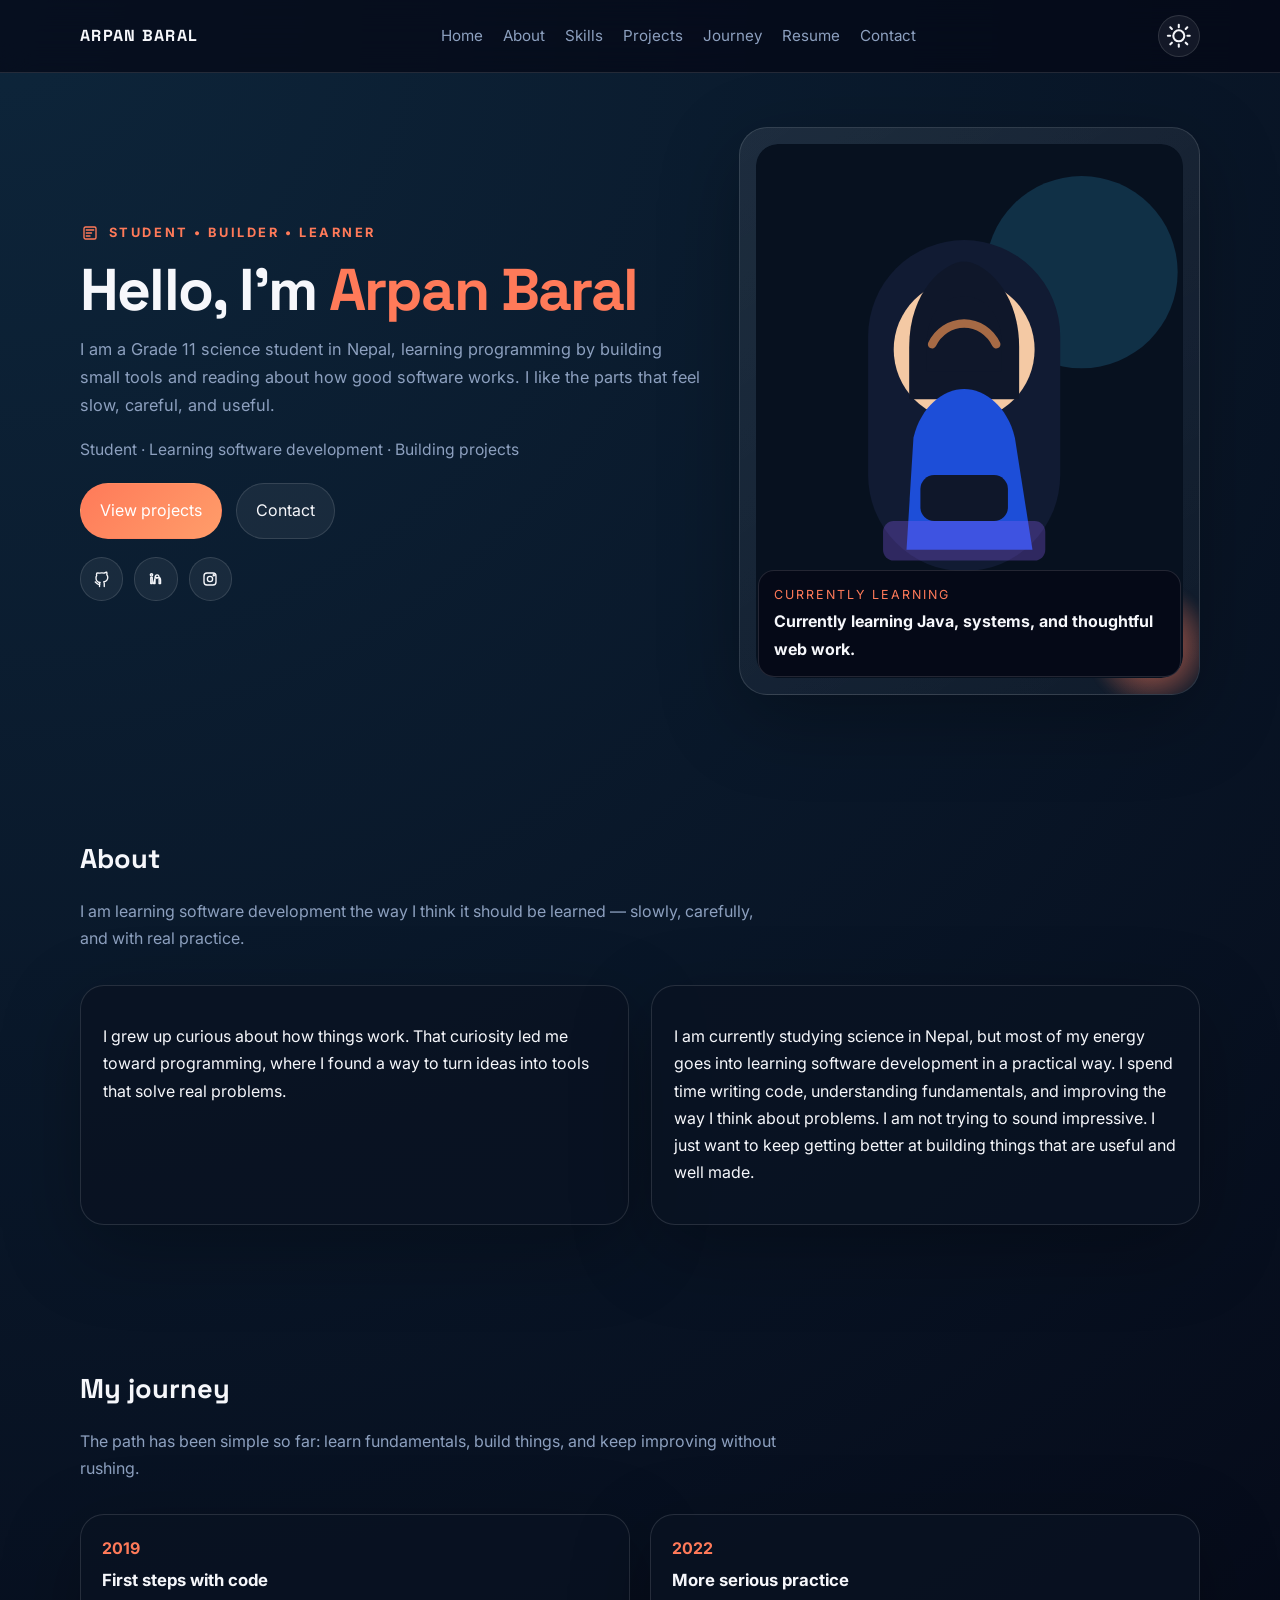
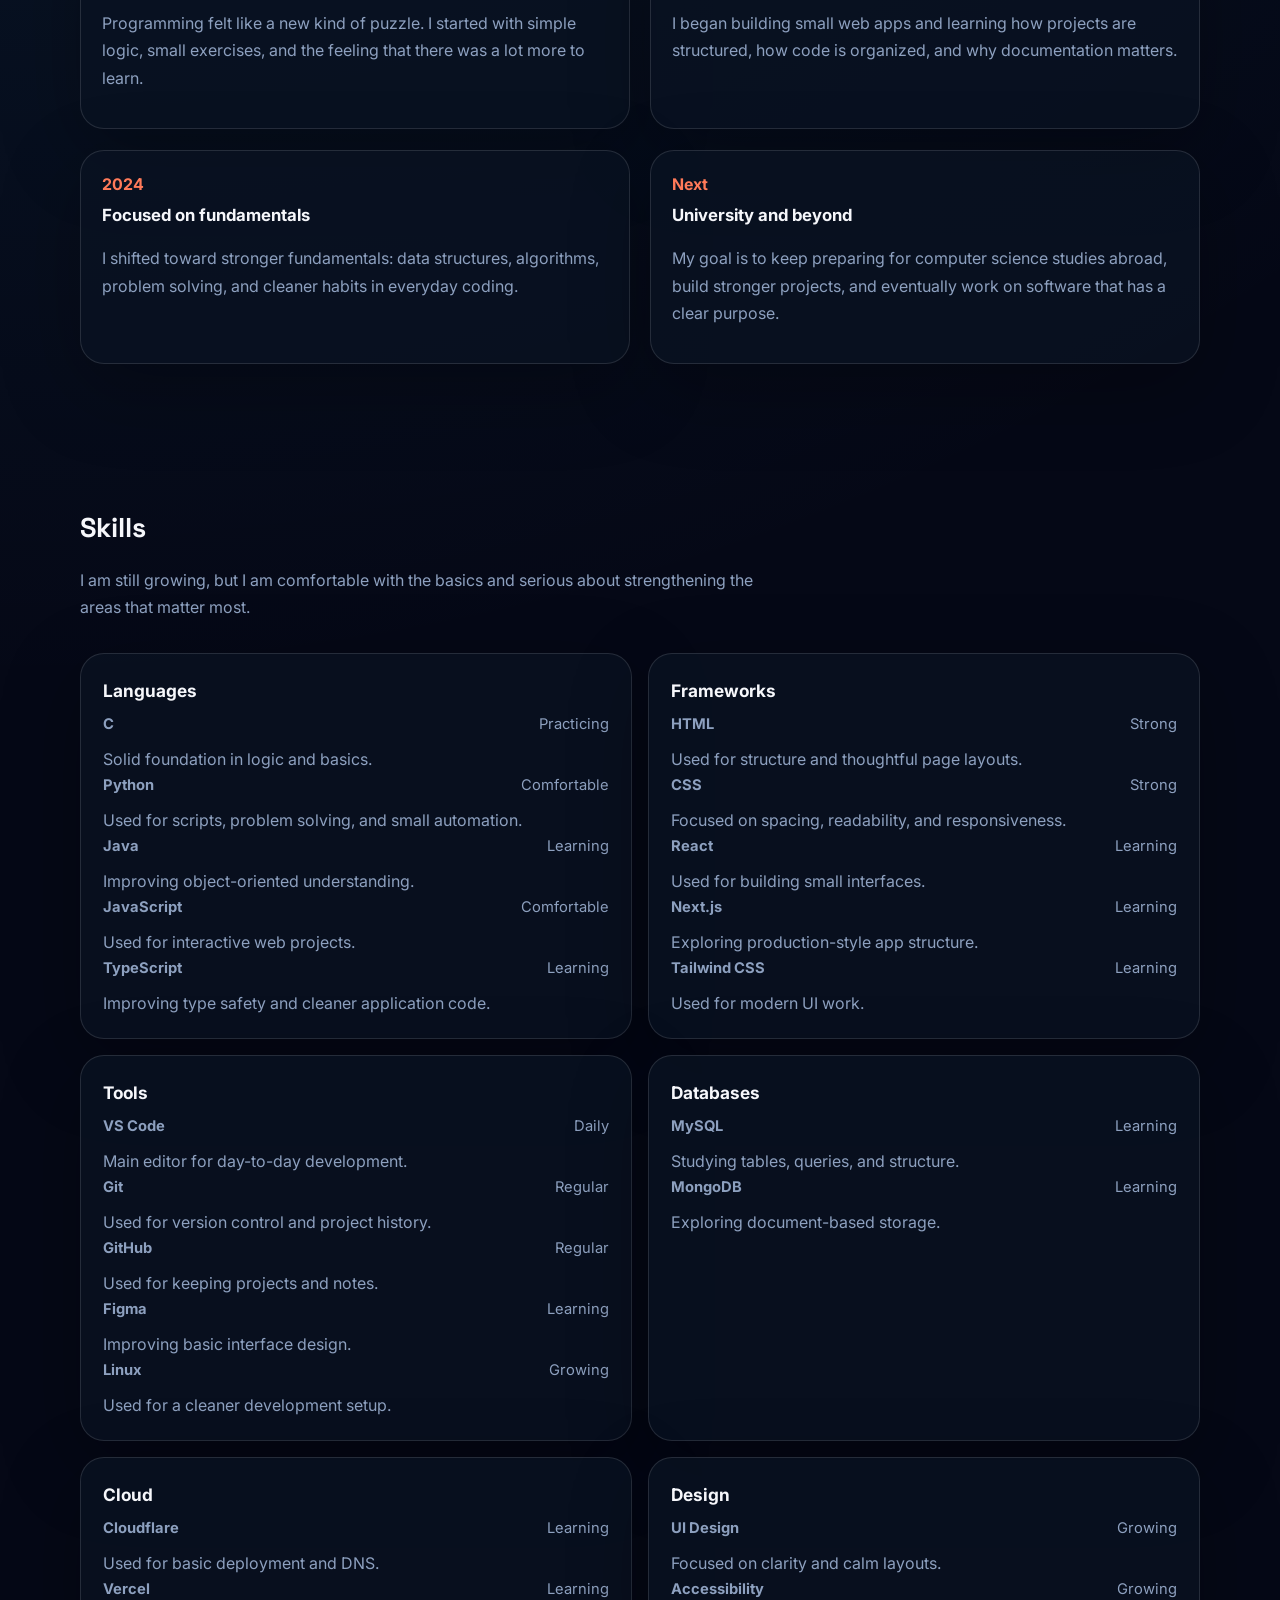
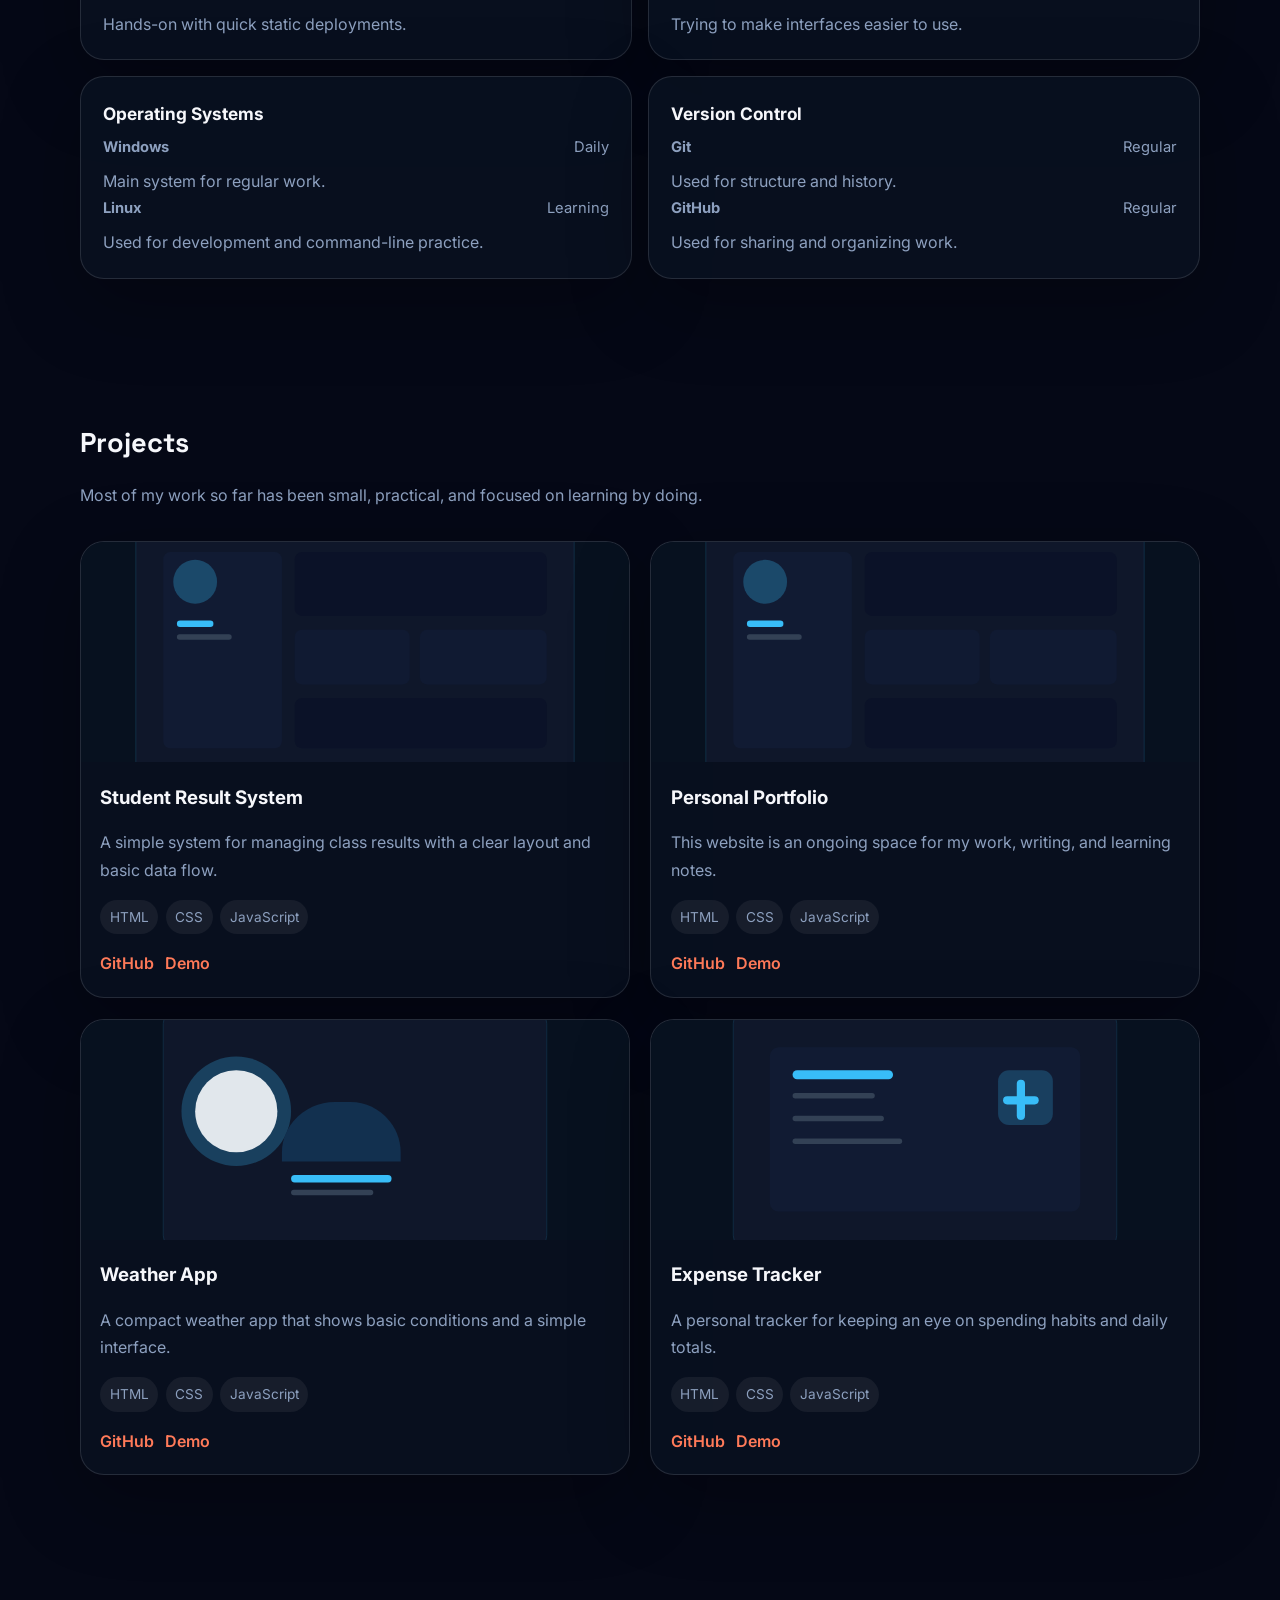
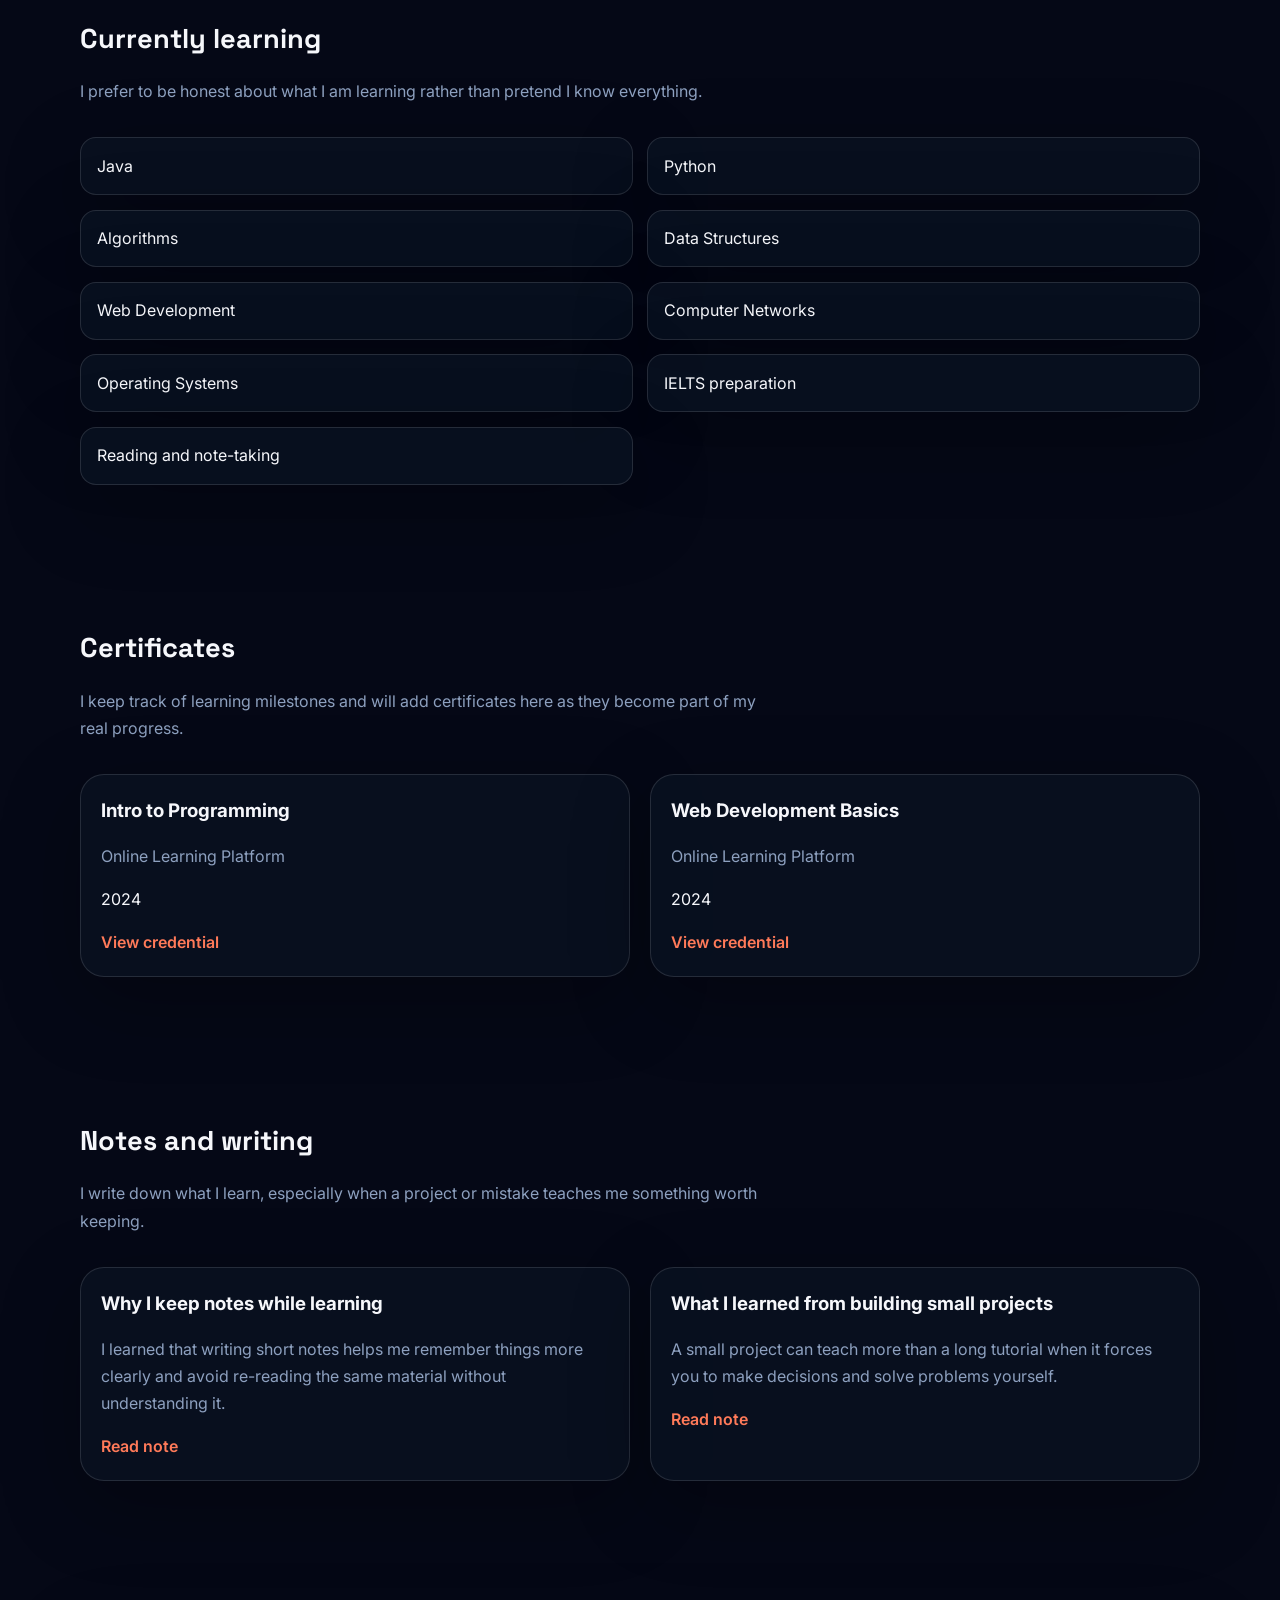
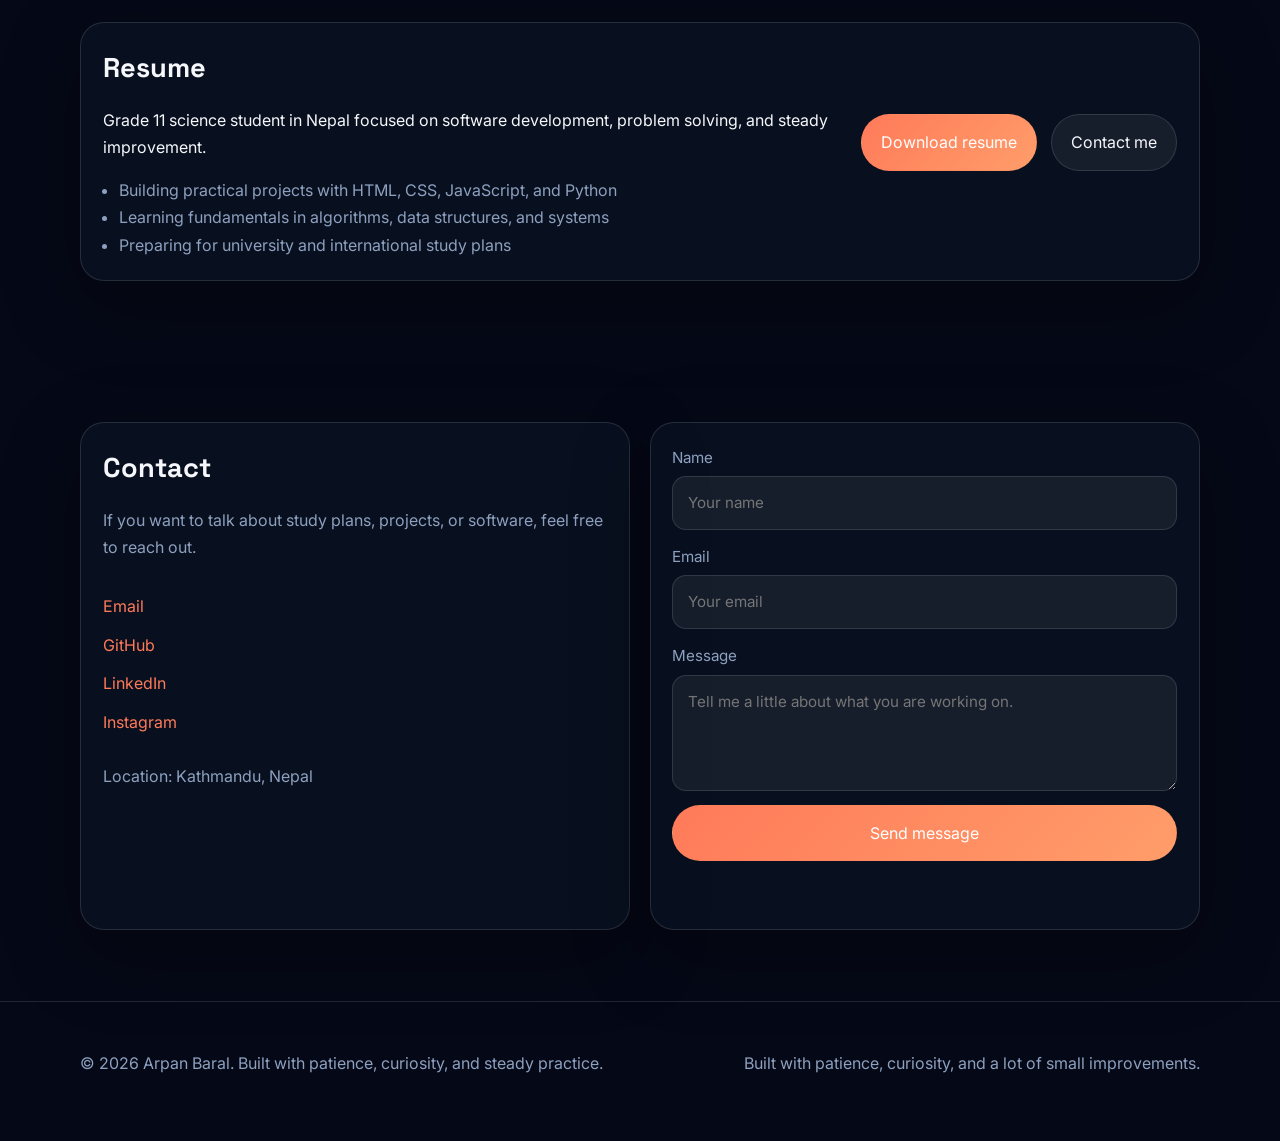
==== commit 64b5be9b: "Updated homepage" ====
--- a/index.html
+++ b/index.html
@@ -1,214 +1,192 @@
-<!DOCTYPE HTML>
-<!--
-	Miniport by HTML5 UP
-	html5up.net | @ajlkn
-	Free for personal and commercial use under the CCA 3.0 license (html5up.net/license)
--->
-<html>
-	<head>
-		<title>Miniport by HTML5 UP</title>
-		<meta charset="utf-8" />
-		<meta name="viewport" content="width=device-width, initial-scale=1, user-scalable=no" />
-		<link rel="stylesheet" href="assets/css/main.css" />
-	</head>
-	<body class="is-preload">
+<!DOCTYPE html>
+<html lang="en" data-theme="dark">
+  <head>
+    <meta charset="utf-8" />
+    <meta name="viewport" content="width=device-width, initial-scale=1" />
+    <meta name="description" content="Arpan Baral is a Grade 11 science student in Nepal building software projects, learning steadily, and preparing for computer science studies abroad." />
+    <meta name="theme-color" content="#050816" />
+    <title>Arpan Baral | Student building software with curiosity</title>
+    <link rel="preconnect" href="https://fonts.googleapis.com" />
+    <link rel="preconnect" href="https://fonts.gstatic.com" crossorigin />
+    <link href="https://fonts.googleapis.com/css2?family=Inter:wght@400;500;600;700;800&family=Space+Grotesk:wght@500;700&display=swap" rel="stylesheet" />
+    <link rel="stylesheet" href="assets/css/fontawesome-all.min.css" />
+    <link rel="stylesheet" href="assets/css/portfolio.css" />
+  </head>
+  <body>
+    <a class="skip-link" href="#main">Skip to content</a>
+    <div class="scroll-progress" aria-hidden="true"></div>
 
-		<!-- Nav -->
-			<nav id="nav">
-				<ul class="container">
-					<li><a href="#top">Top</a></li>
-					<li><a href="#work">Work</a></li>
-					<li><a href="#portfolio">Portfolio</a></li>
-					<li><a href="#contact">Contact</a></li>
-				</ul>
-			</nav>
+    <header class="site-header">
+      <div class="container nav-shell">
+        <a class="brand" href="#top">Arpan Baral</a>
+        <nav class="site-nav" id="site-nav" aria-label="Primary navigation">
+          <a href="#top">Home</a>
+          <a href="#about">About</a>
+          <a href="#skills">Skills</a>
+          <a href="#projects">Projects</a>
+          <a href="#journey">Journey</a>
+          <a href="assets/files/resume.txt" download="Arpan-Baral-Resume.txt">Resume</a>
+          <a href="#contact">Contact</a>
+        </nav>
+        <div class="header-actions">
+          <button class="theme-toggle" id="theme-toggle" type="button" aria-label="Switch theme">
+            <i class="fa-solid fa-moon"></i>
+          </button>
+          <button class="nav-toggle" id="nav-toggle" type="button" aria-expanded="false" aria-controls="site-nav" aria-label="Toggle navigation">
+            <i class="fa-solid fa-bars"></i>
+          </button>
+        </div>
+      </div>
+    </header>
 
-		<!-- Home -->
-			<article id="top" class="wrapper style1">
-				<div class="container">
-					<div class="row">
-						<div class="col-4 col-5-large col-12-medium">
-							<span class="image fit"><img src="images/pic00.jpg" alt="" /></span>
-						</div>
-						<div class="col-8 col-7-large col-12-medium">
-							<header>
-								<h1>Hi. I'm <strong>Jane Doe</strong>.</h1>
-							</header>
-							<p>And this is <strong>Miniport</strong>, a free, fully responsive HTML5 site template designed by <a href="http://twitter.com/ajlkn">AJ</a> for <a href="http://html5up.net">HTML5 UP</a> &amp; released under the <a href="http://html5up.net/license">CCA license</a>.</p>
-							<a href="#work" class="button large scrolly">Learn about what I do</a>
-						</div>
-					</div>
-				</div>
-			</article>
+    <main id="main">
+      <section class="hero section" id="top">
+        <div class="container hero-grid">
+          <div class="hero-copy reveal">
+            <div class="eyebrow">
+              <span class="eyebrow-icon" aria-hidden="true">
+                <svg viewBox="0 0 24 24" fill="none" stroke="currentColor" stroke-width="1.8" stroke-linecap="round" stroke-linejoin="round">
+                  <path d="M7 8h10"></path>
+                  <path d="M7 12h7"></path>
+                  <path d="M7 16h5"></path>
+                  <rect x="4" y="4" width="16" height="16" rx="2"></rect>
+                </svg>
+              </span>
+              <span>STUDENT • BUILDER • LEARNER</span>
+            </div>
+            <h1>Hello, I’m <span class="name" id="hero-name">Arpan Baral</span></h1>
+            <p class="intro" id="hero-intro">I am a Grade 11 science student in Nepal, learning programming by building small tools and reading about how good software works. I like the parts that feel slow, careful, and useful.</p>
+            <p class="hero-meta" id="hero-meta"></p>
+            <div class="hero-actions" id="hero-actions"></div>
+            <div class="social-links" id="hero-socials"></div>
+          </div>
+          <div class="hero-card reveal" aria-label="Profile preview">
+            <div class="hero-accent" aria-hidden="true"></div>
+            <img src="assets/images/hero-portrait.svg" alt="Abstract geometric illustration for Arpan Baral" />
+            <div class="hero-card-caption">
+              <span>Currently learning</span>
+              <strong id="hero-inline-learning"></strong>
+            </div>
+          </div>
+        </div>
+      </section>
 
-		<!-- Work -->
-			<article id="work" class="wrapper style2">
-				<div class="container">
-					<header>
-						<h2>Here's all the stuff I do.</h2>
-						<p>Odio turpis amet sed consequat eget posuere consequat.</p>
-					</header>
-					<div class="row aln-center">
-						<div class="col-4 col-6-medium col-12-small">
-							<section class="box style1">
-								<span class="icon featured fa-comments"></span>
-								<h3>Consequat lorem</h3>
-								<p>Ornare nulla proin odio consequat sapien vestibulum ipsum primis sed amet consequat lorem dolore.</p>
-							</section>
-						</div>
-						<div class="col-4 col-6-medium col-12-small">
-							<section class="box style1">
-								<span class="icon solid featured fa-camera-retro"></span>
-								<h3>Lorem dolor tempus</h3>
-								<p>Ornare nulla proin odio consequat sapien vestibulum ipsum primis sed amet consequat lorem dolore.</p>
-							</section>
-						</div>
-						<div class="col-4 col-6-medium col-12-small">
-							<section class="box style1">
-								<span class="icon featured fa-thumbs-up"></span>
-								<h3>Feugiat posuere</h3>
-								<p>Ornare nulla proin odio consequat sapien vestibulum ipsum primis sed amet consequat lorem dolore.</p>
-							</section>
-						</div>
-					</div>
-					<footer>
-						<p>Lorem ipsum dolor sit sapien vestibulum ipsum primis?</p>
-						<a href="#portfolio" class="button large scrolly">See some of my recent work</a>
-					</footer>
-				</div>
-			</article>
+      <section class="section" id="about">
+        <div class="container">
+          <h2 class="section-title reveal">About</h2>
+          <p class="section-intro reveal">I am learning software development the way I think it should be learned — slowly, carefully, and with real practice.</p>
+          <div class="about-grid">
+            <div class="card reveal">
+              <p id="about-intro"></p>
+            </div>
+            <div class="card reveal">
+              <p id="about-body"></p>
+            </div>
+          </div>
+        </div>
+      </section>
 
-		<!-- Portfolio -->
-			<article id="portfolio" class="wrapper style3">
-				<div class="container">
-					<header>
-						<h2>Here’s some stuff I made recently.</h2>
-						<p>Proin odio consequat  sapien vestibulum consequat lorem dolore feugiat.</p>
-					</header>
-					<div class="row">
-						<div class="col-4 col-6-medium col-12-small">
-							<article class="box style2">
-								<a href="#" class="image featured"><img src="images/pic01.jpg" alt="" /></a>
-								<h3><a href="#">Magna feugiat</a></h3>
-								<p>Ornare nulla proin odio consequat.</p>
-							</article>
-						</div>
-						<div class="col-4 col-6-medium col-12-small">
-							<article class="box style2">
-								<a href="#" class="image featured"><img src="images/pic02.jpg" alt="" /></a>
-								<h3><a href="#">Veroeros primis</a></h3>
-								<p>Ornare nulla proin odio consequat.</p>
-							</article>
-						</div>
-						<div class="col-4 col-6-medium col-12-small">
-							<article class="box style2">
-								<a href="#" class="image featured"><img src="images/pic03.jpg" alt="" /></a>
-								<h3><a href="#">Lorem ipsum</a></h3>
-								<p>Ornare nulla proin odio consequat.</p>
-							</article>
-						</div>
-						<div class="col-4 col-6-medium col-12-small">
-							<article class="box style2">
-								<a href="#" class="image featured"><img src="images/pic04.jpg" alt="" /></a>
-								<h3><a href="#">Tempus dolore</a></h3>
-								<p>Ornare nulla proin odio consequat.</p>
-							</article>
-						</div>
-						<div class="col-4 col-6-medium col-12-small">
-							<article class="box style2">
-								<a href="#" class="image featured"><img src="images/pic05.jpg" alt="" /></a>
-								<h3><a href="#">Feugiat aliquam</a></h3>
-								<p>Ornare nulla proin odio consequat.</p>
-							</article>
-						</div>
-						<div class="col-4 col-6-medium col-12-small">
-							<article class="box style2">
-								<a href="#" class="image featured"><img src="images/pic06.jpg" alt="" /></a>
-								<h3><a href="#">Sed amet ornare</a></h3>
-								<p>Ornare nulla proin odio consequat.</p>
-							</article>
-						</div>
-					</div>
-					<footer>
-						<p>Lorem ipsum dolor sit sapien vestibulum ipsum primis?</p>
-						<a href="#contact" class="button large scrolly">Get in touch with me</a>
-					</footer>
-				</div>
-			</article>
+      <section class="section" id="journey">
+        <div class="container">
+          <h2 class="section-title reveal">My journey</h2>
+          <p class="section-intro reveal">The path has been simple so far: learn fundamentals, build things, and keep improving without rushing.</p>
+          <div class="timeline" id="journey-list"></div>
+        </div>
+      </section>
 
-		<!-- Contact -->
-			<article id="contact" class="wrapper style4">
-				<div class="container medium">
-					<header>
-						<h2>Have me make stuff for you.</h2>
-						<p>Ornare nulla proin odio consequat sapien vestibulum ipsum.</p>
-					</header>
-					<div class="row">
-						<div class="col-12">
-							<form method="post" action="#">
-								<div class="row">
-									<div class="col-6 col-12-small">
-										<input type="text" name="name" id="name" placeholder="Name" />
-									</div>
-									<div class="col-6 col-12-small">
-										<input type="text" name="email" id="email" placeholder="Email" />
-									</div>
-									<div class="col-12">
-										<input type="text" name="subject" id="subject" placeholder="Subject" />
-									</div>
-									<div class="col-12">
-										<textarea name="message" id="message" placeholder="Message"></textarea>
-									</div>
-									<div class="col-12">
-										<ul class="actions">
-											<li><input type="submit" value="Send Message" /></li>
-											<li><input type="reset" value="Clear Form" class="alt" /></li>
-										</ul>
-									</div>
-								</div>
-							</form>
-						</div>
-						<div class="col-12">
-							<hr />
-							<h3>Find me on ...</h3>
-							<ul class="social">
-								<li><a href="#" class="icon brands fa-twitter"><span class="label">Twitter</span></a></li>
-								<li><a href="#" class="icon brands fa-facebook-f"><span class="label">Facebook</span></a></li>
-								<li><a href="#" class="icon brands fa-dribbble"><span class="label">Dribbble</span></a></li>
-								<li><a href="#" class="icon brands fa-linkedin-in"><span class="label">LinkedIn</span></a></li>
-								<li><a href="#" class="icon brands fa-tumblr"><span class="label">Tumblr</span></a></li>
-								<li><a href="#" class="icon brands fa-google-plus"><span class="label">Google+</span></a></li>
-								<li><a href="#" class="icon brands fa-github"><span class="label">Github</span></a></li>
-								<!--
-								<li><a href="#" class="icon solid fa-rss"><span>RSS</span></a></li>
-								<li><a href="#" class="icon brands fa-instagram"><span>Instagram</span></a></li>
-								<li><a href="#" class="icon brands fa-foursquare"><span>Foursquare</span></a></li>
-								<li><a href="#" class="icon brands fa-skype"><span>Skype</span></a></li>
-								<li><a href="#" class="icon brands fa-soundcloud"><span>Soundcloud</span></a></li>
-								<li><a href="#" class="icon brands fa-youtube"><span>YouTube</span></a></li>
-								<li><a href="#" class="icon brands fa-blogger"><span>Blogger</span></a></li>
-								<li><a href="#" class="icon brands fa-flickr"><span>Flickr</span></a></li>
-								<li><a href="#" class="icon brands fa-vimeo"><span>Vimeo</span></a></li>
-								-->
-							</ul>
-							<hr />
-						</div>
-					</div>
-					<footer>
-						<ul id="copyright">
-							<li>&copy; Untitled. All rights reserved.</li><li>Design: <a href="http://html5up.net">HTML5 UP</a></li>
-						</ul>
-					</footer>
-				</div>
-			</article>
+      <section class="section skills-section" id="skills">
+        <div class="container">
+          <h2 class="section-title reveal">Skills</h2>
+          <p class="section-intro reveal">I am still growing, but I am comfortable with the basics and serious about strengthening the areas that matter most.</p>
+          <div class="skill-grid" id="skills-grid"></div>
+        </div>
+      </section>
 
-		<!-- Scripts -->
-			<script src="assets/js/jquery.min.js"></script>
-			<script src="assets/js/jquery.scrolly.min.js"></script>
-			<script src="assets/js/browser.min.js"></script>
-			<script src="assets/js/breakpoints.min.js"></script>
-			<script src="assets/js/util.js"></script>
-			<script src="assets/js/main.js"></script>
+      <section class="section" id="projects">
+        <div class="container">
+          <h2 class="section-title reveal">Projects</h2>
+          <p class="section-intro reveal">Most of my work so far has been small, practical, and focused on learning by doing.</p>
+          <div class="project-grid" id="projects-grid"></div>
+        </div>
+      </section>
 
-	</body>
-</html>+      <section class="section" id="learning">
+        <div class="container">
+          <h2 class="section-title reveal">Currently learning</h2>
+          <p class="section-intro reveal">I prefer to be honest about what I am learning rather than pretend I know everything.</p>
+          <ul class="learning-list" id="learning-list"></ul>
+        </div>
+      </section>
+
+      <section class="section" id="certificates">
+        <div class="container">
+          <h2 class="section-title reveal">Certificates</h2>
+          <p class="section-intro reveal">I keep track of learning milestones and will add certificates here as they become part of my real progress.</p>
+          <div class="cert-grid" id="certificates-grid"></div>
+        </div>
+      </section>
+
+      <section class="section" id="blog">
+        <div class="container">
+          <h2 class="section-title reveal">Notes and writing</h2>
+          <p class="section-intro reveal">I write down what I learn, especially when a project or mistake teaches me something worth keeping.</p>
+          <div class="blog-grid" id="blog-grid"></div>
+        </div>
+      </section>
+
+      <section class="section" id="resume">
+        <div class="container">
+          <div class="resume-card reveal">
+            <div>
+              <h2 class="section-title">Resume</h2>
+              <p id="resume-summary"></p>
+              <ul id="resume-highlights"></ul>
+            </div>
+            <div class="hero-actions">
+              <a class="button primary" href="assets/files/resume.txt" download="Arpan-Baral-Resume.txt">Download resume</a>
+              <a class="button secondary" href="#contact">Contact me</a>
+            </div>
+          </div>
+        </div>
+      </section>
+
+      <section class="section" id="contact">
+        <div class="container contact-grid">
+          <div class="contact-card reveal">
+            <h2 class="section-title">Contact</h2>
+            <p class="section-intro">If you want to talk about study plans, projects, or software, feel free to reach out.</p>
+            <div class="contact-links" id="contact-links"></div>
+          </div>
+          <div class="contact-card reveal">
+            <form id="contact-form">
+              <label>
+                Name
+                <input type="text" name="name" placeholder="Your name" required />
+              </label>
+              <label>
+                Email
+                <input type="email" name="email" placeholder="Your email" required />
+              </label>
+              <label>
+                Message
+                <textarea name="message" placeholder="Tell me a little about what you are working on." required></textarea>
+              </label>
+              <button class="button primary" type="submit">Send message</button>
+              <p class="muted" id="form-status" role="status"></p>
+            </form>
+          </div>
+        </div>
+      </section>
+    </main>
+
+    <footer class="footer">
+      <div class="container">
+        <p>© <span id="year"></span> Arpan Baral. Built with patience, curiosity, and steady practice.</p>
+        <p id="footer-note"></p>
+      </div>
+    </footer>
+
+    <script src="assets/js/content.js"></script>
+    <script src="assets/js/portfolio.js"></script>
+  </body>
+</html>
--- a/assets/css/portfolio.css
+++ b/assets/css/portfolio.css
@@ -0,0 +1,438 @@
+:root {
+  color-scheme: dark;
+  --bg: #050816;
+  --bg-elevated: rgba(10, 18, 34, 0.78);
+  --surface: rgba(255, 255, 255, 0.06);
+  --surface-strong: rgba(255, 255, 255, 0.1);
+  --text: #f6f7fb;
+  --muted: #8da0bf;
+  --accent: #ff7a59;
+  --accent-strong: #ff9d6a;
+  --border: rgba(255, 255, 255, 0.12);
+  --shadow: 0 24px 80px rgba(0, 0, 0, 0.28);
+  --radius: 24px;
+  --max-width: 1120px;
+}
+
+:root[data-theme='light'] {
+  color-scheme: light;
+  --bg: #f4f7fb;
+  --bg-elevated: rgba(255, 255, 255, 0.9);
+  --surface: rgba(6, 20, 48, 0.05);
+  --surface-strong: rgba(6, 20, 48, 0.08);
+  --text: #07111f;
+  --muted: #4c5b74;
+  --accent: #d9653d;
+  --accent-strong: #f28d62;
+  --border: rgba(7, 17, 31, 0.12);
+  --shadow: 0 20px 70px rgba(217, 101, 61, 0.16);
+}
+
+* { box-sizing: border-box; }
+html { scroll-behavior: smooth; }
+body {
+  margin: 0;
+  font-family: 'Inter', system-ui, -apple-system, BlinkMacSystemFont, 'Segoe UI', sans-serif;
+  background: radial-gradient(circle at top left, rgba(56, 189, 248, 0.16), transparent 30%), var(--bg);
+  color: var(--text);
+  line-height: 1.7;
+  -webkit-font-smoothing: antialiased;
+}
+a { color: inherit; text-decoration: none; }
+img { display: block; max-width: 100%; }
+button, input, textarea { font: inherit; }
+
+.skip-link {
+  position: absolute;
+  left: -999px;
+  top: 0;
+  background: var(--accent);
+  color: white;
+  padding: 0.8rem 1rem;
+  z-index: 1000;
+}
+.skip-link:focus { left: 1rem; top: 1rem; }
+
+.container {
+  width: min(var(--max-width), calc(100% - 2rem));
+  margin: 0 auto;
+}
+.section {
+  padding: 4.4rem 0;
+  position: relative;
+}
+.section-title {
+  font-family: 'Space Grotesk', sans-serif;
+  font-size: clamp(1.7rem, 2vw, 2.3rem);
+  margin: 0 0 0.75rem;
+}
+.section-intro {
+  color: var(--muted);
+  max-width: 700px;
+  margin-bottom: 2rem;
+}
+
+.site-header {
+  position: sticky;
+  top: 0;
+  z-index: 50;
+  backdrop-filter: blur(16px);
+  background: rgba(5, 8, 22, 0.72);
+  border-bottom: 1px solid var(--border);
+}
+:root[data-theme='light'] .site-header { background: rgba(245, 248, 255, 0.8); }
+.nav-shell {
+  display: flex;
+  align-items: center;
+  justify-content: space-between;
+  min-height: 72px;
+  gap: 1rem;
+}
+.brand {
+  font-family: 'Space Grotesk', sans-serif;
+  font-weight: 700;
+  letter-spacing: 0.08em;
+  text-transform: uppercase;
+  color: var(--text);
+}
+.site-nav {
+  display: flex;
+  align-items: center;
+  gap: 1.25rem;
+}
+.site-nav a {
+  color: var(--muted);
+  font-size: 0.95rem;
+  transition: color 200ms ease;
+}
+.site-nav a:hover,
+.site-nav a:focus-visible {
+  color: var(--text);
+}
+.header-actions { display: flex; align-items: center; gap: 0.75rem; }
+.icon-button,
+.theme-toggle,
+.nav-toggle {
+  display: inline-flex;
+  align-items: center;
+  justify-content: center;
+  width: 2.6rem;
+  height: 2.6rem;
+  border-radius: 999px;
+  border: 1px solid var(--border);
+  background: var(--surface);
+  color: var(--text);
+  cursor: pointer;
+}
+.icon-button:hover,
+.theme-toggle:hover,
+.nav-toggle:hover,
+.icon-button:focus-visible,
+.theme-toggle:focus-visible,
+.nav-toggle:focus-visible {
+  background: var(--surface-strong);
+  outline: none;
+}
+.nav-toggle { display: none; }
+
+.hero {
+  padding-top: 3.4rem;
+}
+.hero-grid {
+  display: grid;
+  grid-template-columns: 1.15fr 0.85fr;
+  gap: 2.2rem;
+  align-items: center;
+}
+.hero-copy .eyebrow {
+  display: inline-flex;
+  align-items: center;
+  gap: 0.6rem;
+  color: var(--accent);
+  font-size: 0.8rem;
+  letter-spacing: 0.2em;
+  text-transform: uppercase;
+  margin-bottom: 1rem;
+  font-weight: 700;
+}
+.eyebrow-icon {
+  display: inline-flex;
+  align-items: center;
+  justify-content: center;
+  width: 1.2rem;
+  height: 1.2rem;
+}
+.eyebrow-icon svg {
+  width: 18px;
+  height: 18px;
+  stroke: currentColor;
+}
+.hero h1 {
+  font-family: 'Space Grotesk', sans-serif;
+  font-size: clamp(2.3rem, 4.6vw, 3.8rem);
+  line-height: 1.02;
+  margin: 0 0 1rem;
+  letter-spacing: -0.03em;
+  font-weight: 700;
+}
+.hero .name {
+  color: var(--accent);
+}
+.hero .intro {
+  font-size: 1.02rem;
+  color: var(--muted);
+  max-width: 680px;
+  margin-bottom: 1.1rem;
+}
+.hero .hero-meta {
+  color: var(--muted);
+  margin: 0 0 1.2rem;
+  font-size: 0.98rem;
+}
+.hero-actions {
+  display: flex;
+  flex-wrap: wrap;
+  gap: 0.85rem;
+  margin-bottom: 1.15rem;
+}
+.button {
+  display: inline-flex;
+  align-items: center;
+  justify-content: center;
+  gap: 0.55rem;
+  border-radius: 999px;
+  padding: 0.85rem 1.2rem;
+  border: 1px solid transparent;
+  transition: transform 200ms ease, background 200ms ease;
+}
+.button:hover,
+.button:focus-visible {
+  transform: translateY(-2px);
+  outline: none;
+}
+.button.primary {
+  background: linear-gradient(135deg, var(--accent), var(--accent-strong));
+  color: white;
+}
+.button.secondary {
+  background: var(--surface);
+  color: var(--text);
+  border-color: var(--border);
+}
+.hero .social-links {
+  display: flex;
+  flex-wrap: wrap;
+  gap: 0.7rem;
+}
+.hero .social-links a {
+  display: inline-flex;
+  align-items: center;
+  justify-content: center;
+  width: 2.7rem;
+  height: 2.7rem;
+  border-radius: 50%;
+  border: 1px solid var(--border);
+  background: var(--surface);
+  color: var(--text);
+}
+.hero .social-links svg {
+  width: 18px;
+  height: 18px;
+  stroke: currentColor;
+  fill: none;
+}
+.hero-card {
+  position: relative;
+  padding: 1rem;
+  border-radius: 28px;
+  border: 1px solid var(--border);
+  background: linear-gradient(145deg, rgba(255,255,255,0.08), rgba(255,255,255,0.03));
+  box-shadow: var(--shadow);
+  overflow: hidden;
+  min-height: 440px;
+}
+.hero-accent {
+  position: absolute;
+  inset: auto -1rem -1rem auto;
+  width: 8rem;
+  height: 8rem;
+  border-radius: 50%;
+  background: radial-gradient(circle, var(--accent) 0%, transparent 70%);
+  opacity: 0.8;
+  filter: blur(4px);
+}
+.hero-card img {
+  position: relative;
+  z-index: 1;
+  width: 100%;
+  height: 100%;
+  object-fit: cover;
+  border-radius: 22px;
+}
+.hero-card-caption {
+  position: absolute;
+  left: 1.1rem;
+  right: 1.1rem;
+  bottom: 1.1rem;
+  z-index: 2;
+  padding: 0.8rem 0.95rem;
+  border-radius: 16px;
+  background: rgba(5, 8, 22, 0.82);
+  border: 1px solid var(--border);
+  display: flex;
+  flex-direction: column;
+  gap: 0.2rem;
+}
+.hero-card-caption span {
+  font-size: 0.78rem;
+  letter-spacing: 0.16em;
+  text-transform: uppercase;
+  color: var(--accent);
+}
+:root[data-theme='light'] .hero-card-caption { background: rgba(255,255,255,0.86); }
+
+.card-grid,
+.timeline,
+.project-grid,
+.cert-grid,
+.blog-grid {
+  display: grid;
+  gap: 1.3rem;
+}
+.card-grid { grid-template-columns: repeat(2, minmax(0, 1fr)); }
+.card,
+.project-card,
+.cert-card,
+.blog-card,
+.timeline-item,
+.skill-card,
+.resume-card,
+.contact-card {
+  background: var(--bg-elevated);
+  border: 1px solid var(--border);
+  border-radius: var(--radius);
+  box-shadow: var(--shadow);
+}
+.card,
+.skill-card,
+.resume-card,
+.contact-card {
+  padding: 1.35rem;
+}
+.about-grid {
+  display: grid;
+  grid-template-columns: 1fr 1fr;
+  gap: 1.4rem;
+}
+.muted { color: var(--muted); }
+.timeline { grid-template-columns: repeat(2, minmax(0, 1fr)); }
+.timeline-item { padding: 1.25rem 1.3rem; }
+.timeline-item .year { color: var(--accent); font-weight: 700; margin-bottom: 0.2rem; }
+.timeline-item h3 { margin: 0 0 0.35rem; font-size: 1.05rem; }
+
+.skills-section .skill-grid { display: grid; grid-template-columns: repeat(2, minmax(0, 1fr)); gap: 1rem; }
+.skill-card h3 { margin: 0 0 0.4rem; font-size: 1.08rem; }
+.skill-meta { display: flex; justify-content: space-between; align-items: center; color: var(--muted); font-size: 0.92rem; margin-bottom: 0.55rem; }
+.skill-card p { margin: 0; color: var(--muted); }
+
+.project-grid { grid-template-columns: repeat(2, minmax(0, 1fr)); }
+.project-card { overflow: hidden; }
+.project-card img { width: 100%; height: 220px; object-fit: cover; }
+.project-body { padding: 1.2rem; }
+.project-card h3 { margin: 0 0 0.45rem; }
+.project-card .stack {
+  display: flex;
+  flex-wrap: wrap;
+  gap: 0.45rem;
+  margin: 0.8rem 0 0.7rem;
+}
+.project-card .stack span {
+  padding: 0.36rem 0.6rem;
+  border-radius: 999px;
+  background: var(--surface);
+  color: var(--muted);
+  font-size: 0.85rem;
+}
+.project-links { display: flex; flex-wrap: wrap; gap: 0.7rem; margin-top: 1rem; }
+.project-links a { color: var(--accent); font-weight: 600; }
+
+.learning-list {
+  display: grid;
+  grid-template-columns: repeat(2, minmax(0, 1fr));
+  gap: 0.9rem;
+  padding: 0;
+  margin: 0;
+  list-style: none;
+}
+.learning-list li {
+  padding: 0.9rem 1rem;
+  border-radius: 16px;
+  border: 1px solid var(--border);
+  background: var(--bg-elevated);
+  box-shadow: var(--shadow);
+}
+
+.cert-grid, .blog-grid { grid-template-columns: repeat(2, minmax(0, 1fr)); }
+.cert-card, .blog-card { padding: 1.25rem; }
+.cert-card h3, .blog-card h3 { margin: 0 0 0.35rem; }
+.cert-card a, .blog-card a { color: var(--accent); font-weight: 600; }
+
+.resume-card { display: grid; grid-template-columns: 1fr auto; gap: 1.2rem; align-items: center; }
+.resume-card ul { margin: 0.8rem 0 0; padding-left: 1rem; color: var(--muted); }
+
+.contact-grid { display: grid; grid-template-columns: 1fr 1fr; gap: 1.2rem; }
+.contact-card form { display: grid; gap: 0.9rem; }
+label { display: grid; gap: 0.35rem; color: var(--muted); font-size: 0.95rem; }
+input, textarea {
+  width: 100%;
+  border: 1px solid var(--border);
+  background: var(--surface);
+  color: var(--text);
+  border-radius: 14px;
+  padding: 0.8rem 0.95rem;
+}
+textarea { min-height: 116px; resize: vertical; }
+input:focus, textarea:focus { outline: 2px solid rgba(56, 189, 248, 0.3); outline-offset: 1px; }
+.contact-links { display: grid; gap: 0.7rem; margin-top: 1rem; }
+.contact-links a { color: var(--accent); }
+
+.footer {
+  padding: 2rem 0 3rem;
+  border-top: 1px solid var(--border);
+  color: var(--muted);
+}
+.footer .container { display: flex; justify-content: space-between; align-items: center; gap: 1rem; }
+.scroll-progress {
+  position: fixed;
+  inset: 0 0 auto 0;
+  height: 3px;
+  background: linear-gradient(90deg, var(--accent), var(--accent-strong));
+  transform-origin: left;
+  transform: scaleX(0);
+  z-index: 100;
+}
+
+.reveal { opacity: 0; transform: translateY(18px); transition: opacity 600ms ease, transform 600ms ease; }
+.reveal.is-visible { opacity: 1; transform: translateY(0); }
+
+@media (max-width: 900px) {
+  .hero-grid, .about-grid, .contact-grid, .resume-card { grid-template-columns: 1fr; }
+  .card-grid, .timeline, .project-grid, .cert-grid, .blog-grid, .skill-grid, .learning-list { grid-template-columns: 1fr; }
+  .site-nav { display: none; }
+  .nav-toggle { display: inline-flex; }
+  .site-nav.is-open { display: flex; flex-direction: column; position: absolute; top: 72px; left: 1rem; right: 1rem; background: var(--bg-elevated); padding: 1rem; border-radius: 18px; border: 1px solid var(--border); }
+  .header-actions { margin-left: auto; }
+}
+
+@media (max-width: 640px) {
+  .section { padding: 4.4rem 0; }
+  .hero { padding-top: 3rem; }
+  .hero h1 { font-size: 2.4rem; }
+  .footer .container { flex-direction: column; align-items: flex-start; }
+}
+
+@media (prefers-reduced-motion: reduce) {
+  html { scroll-behavior: auto; }
+  *, *::before, *::after { animation-duration: 0.01ms !important; animation-iteration-count: 1 !important; transition-duration: 0.01ms !important; }
+  .reveal { opacity: 1; transform: none; }
+}
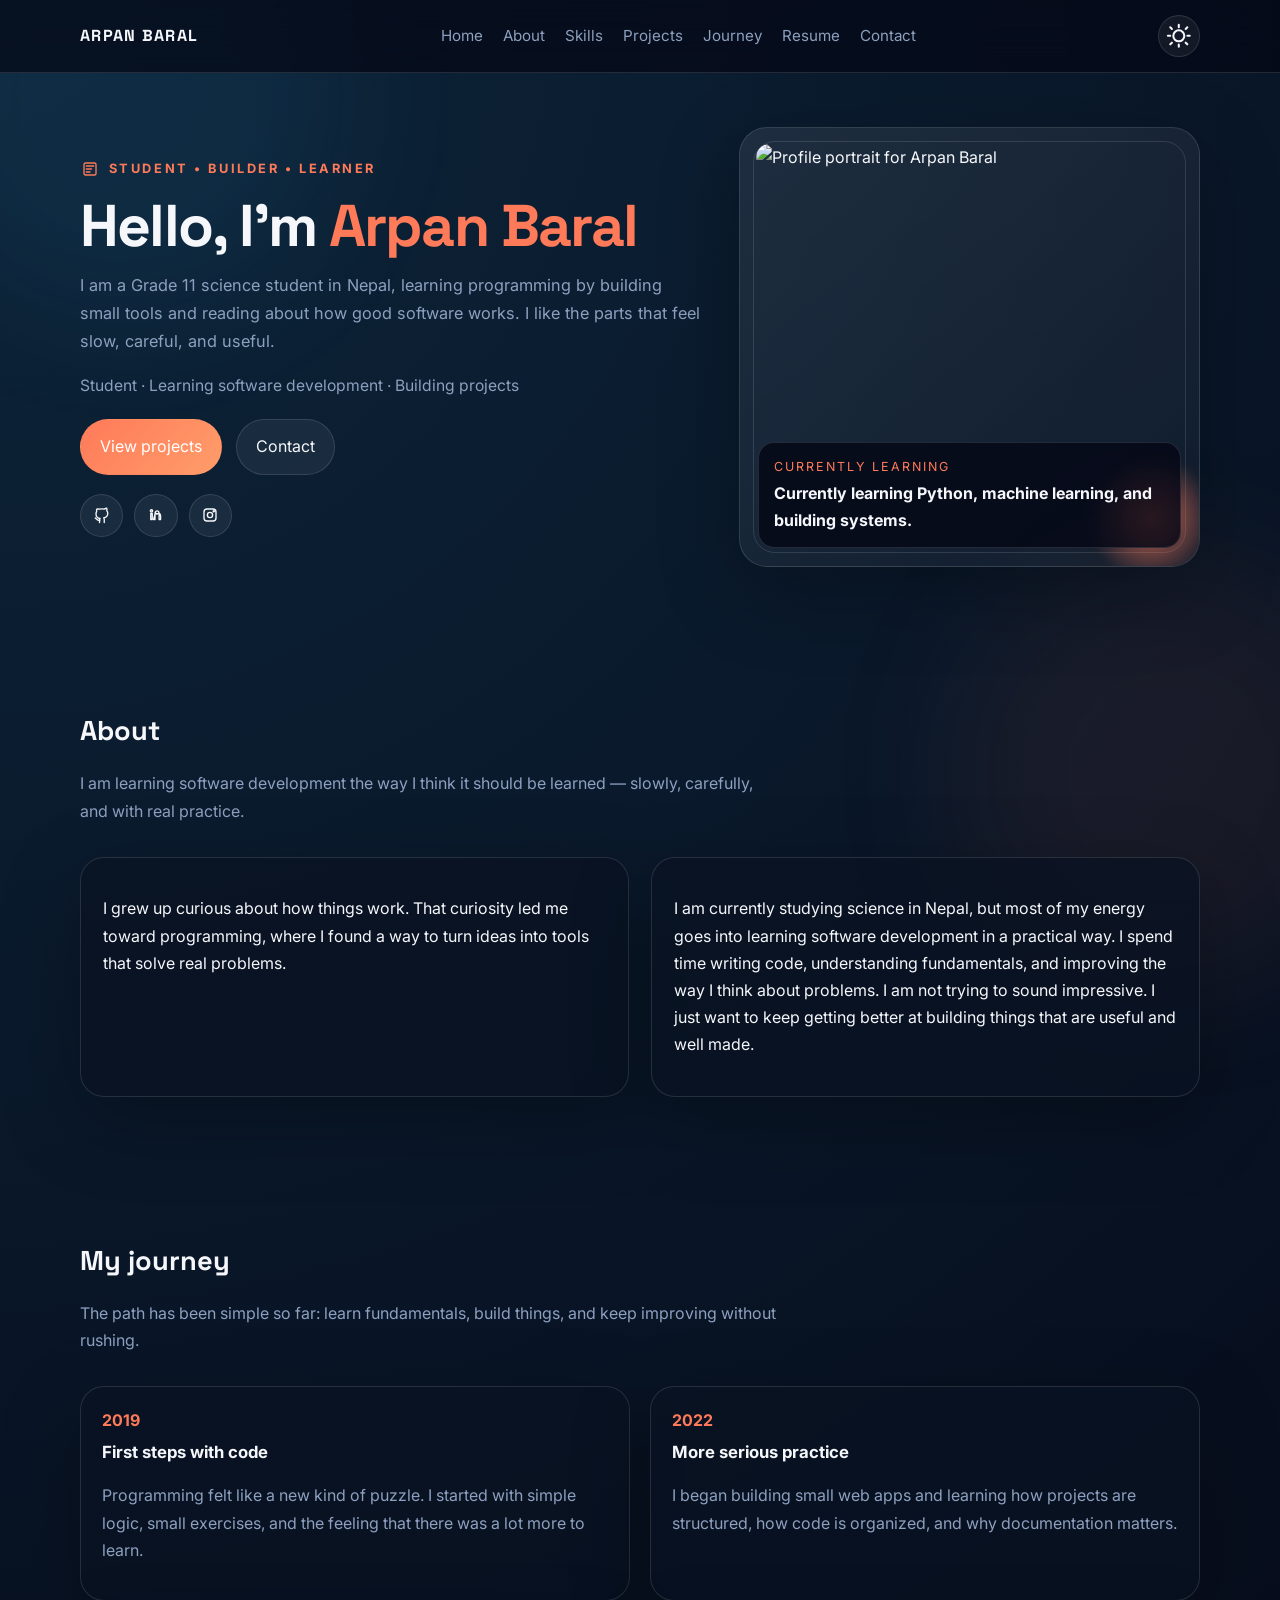
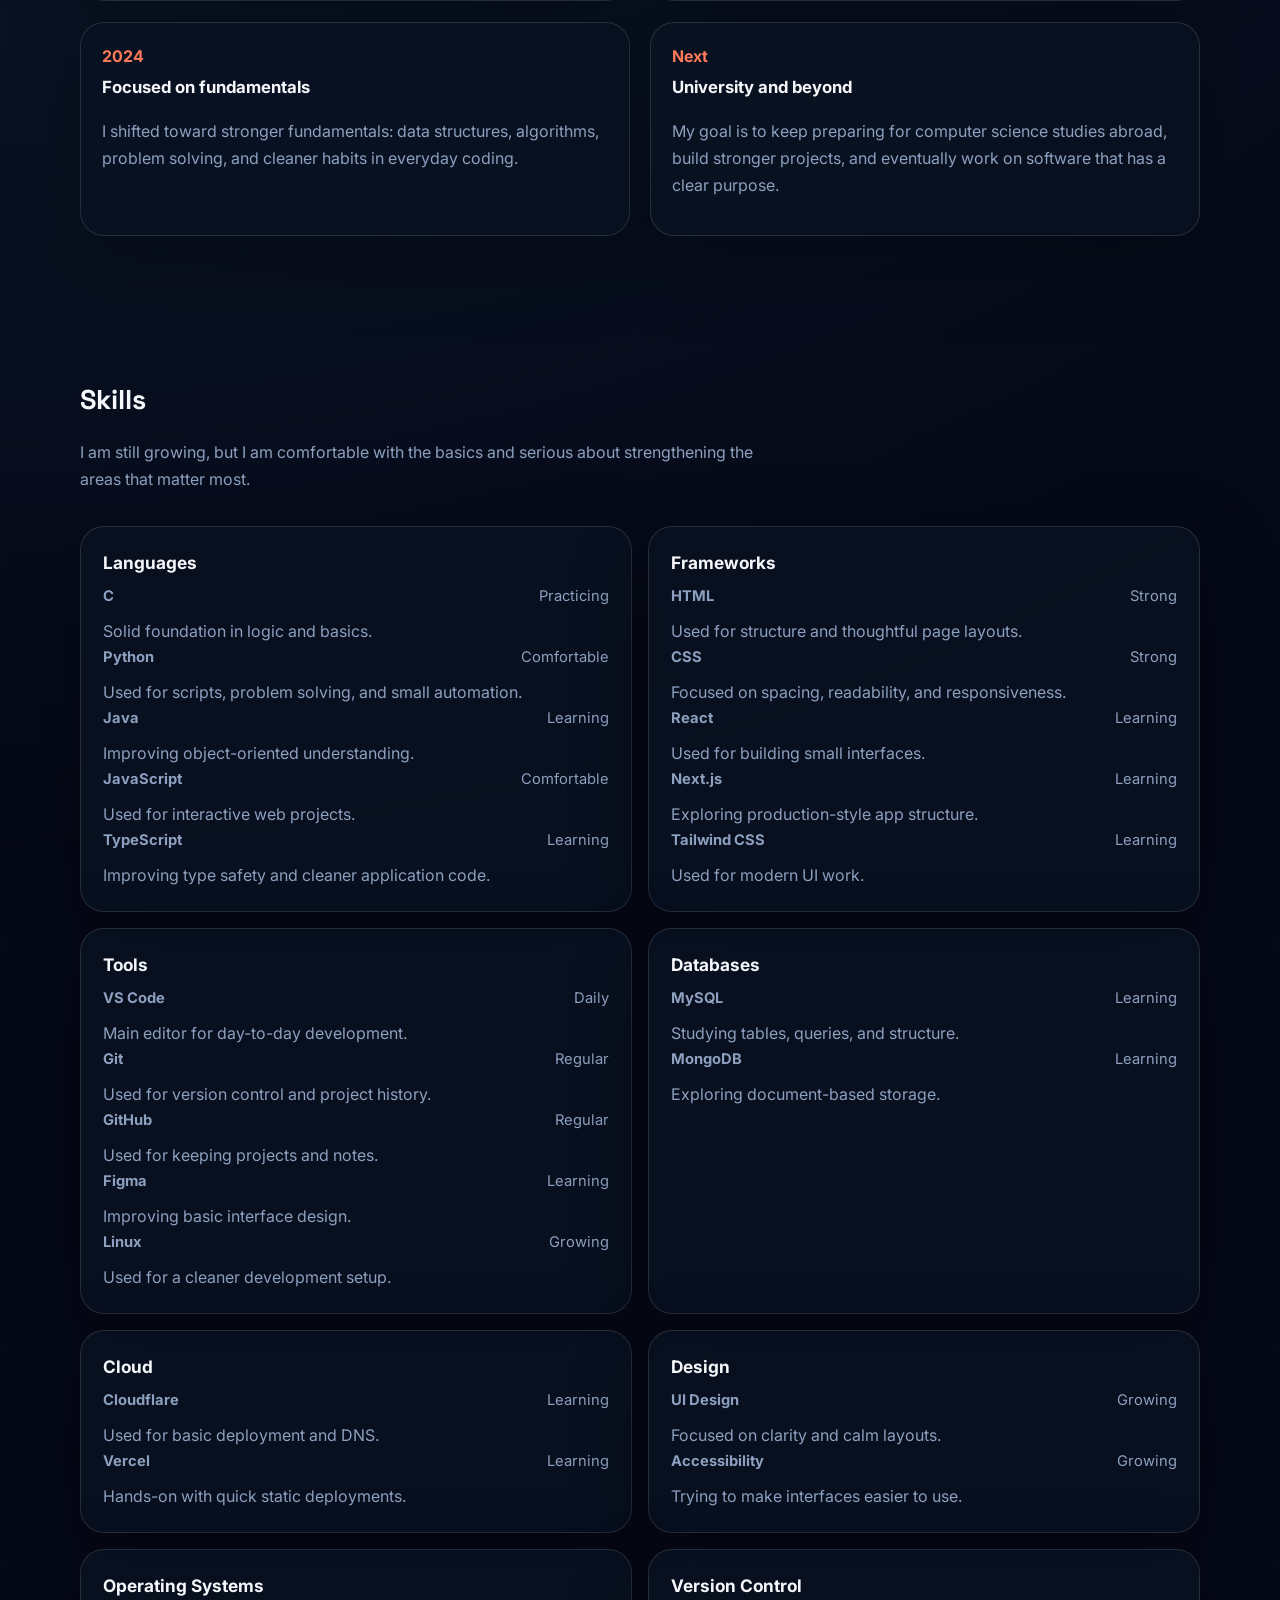
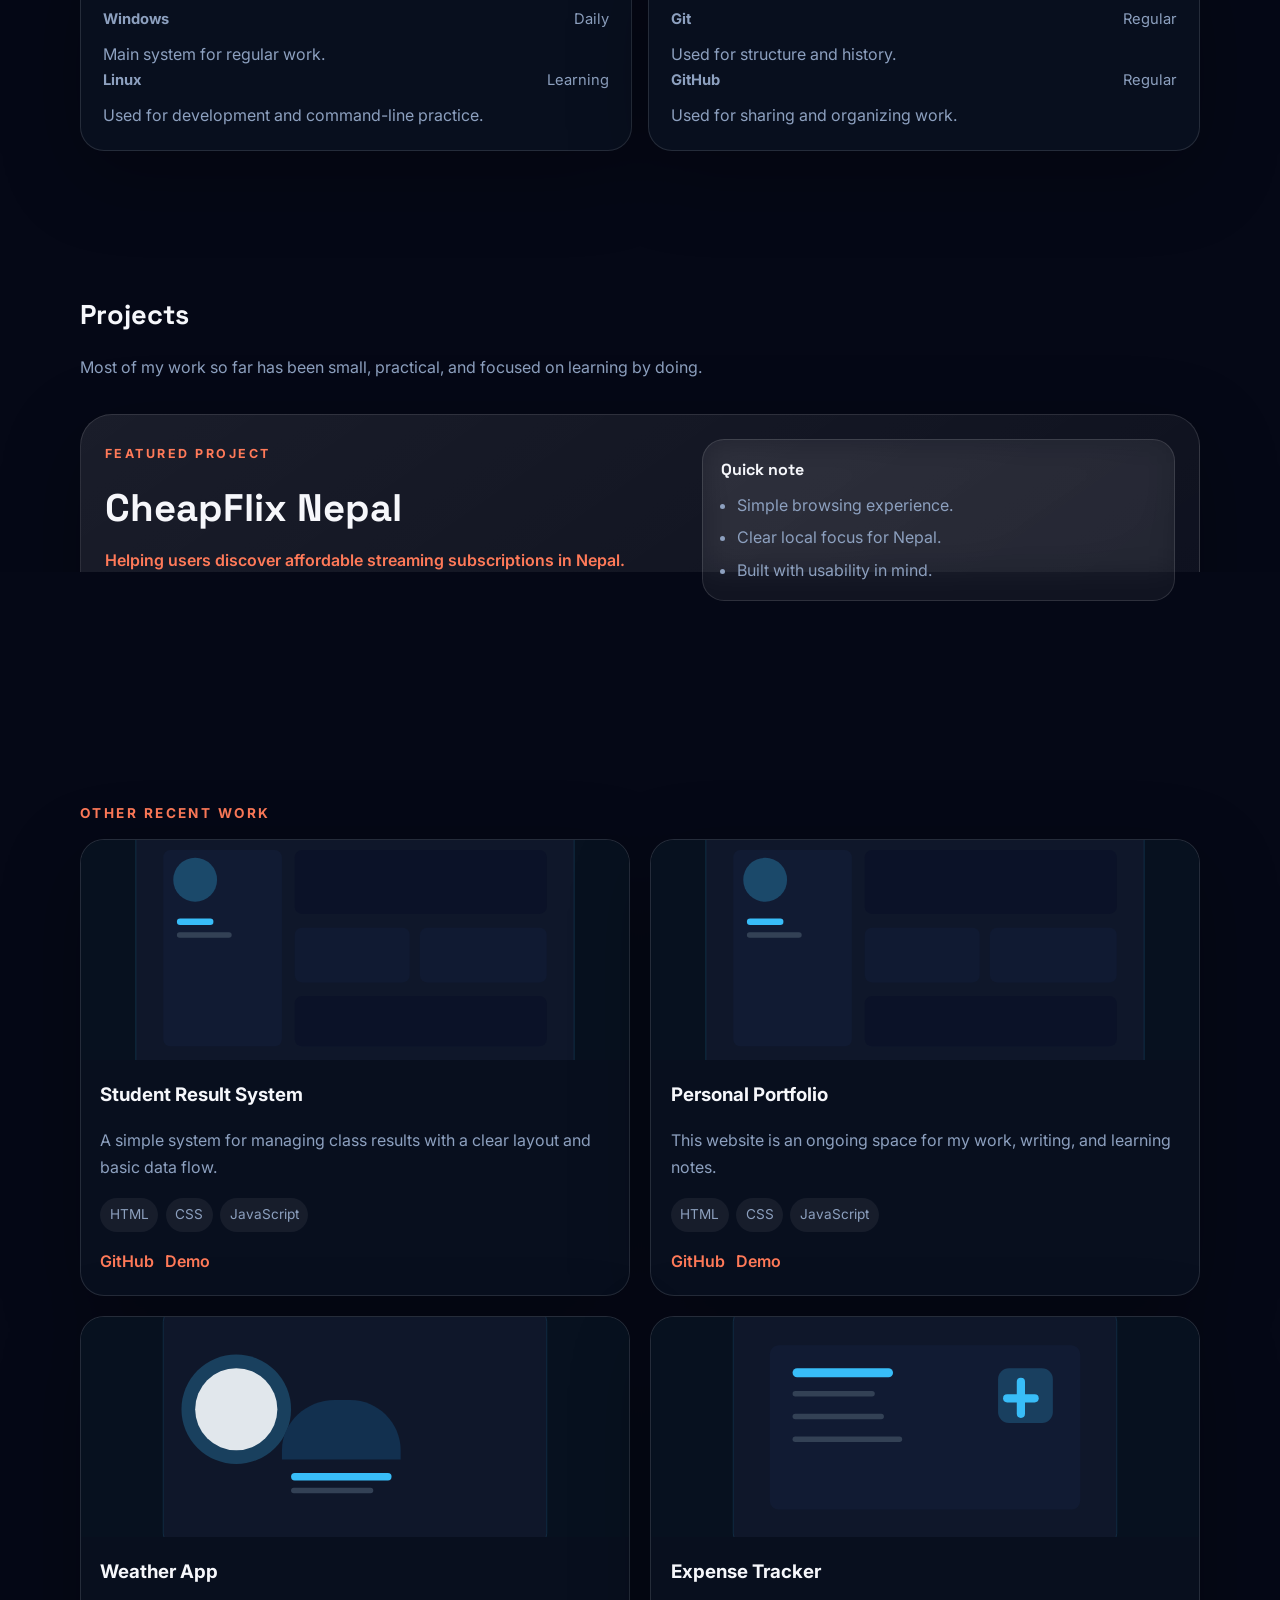
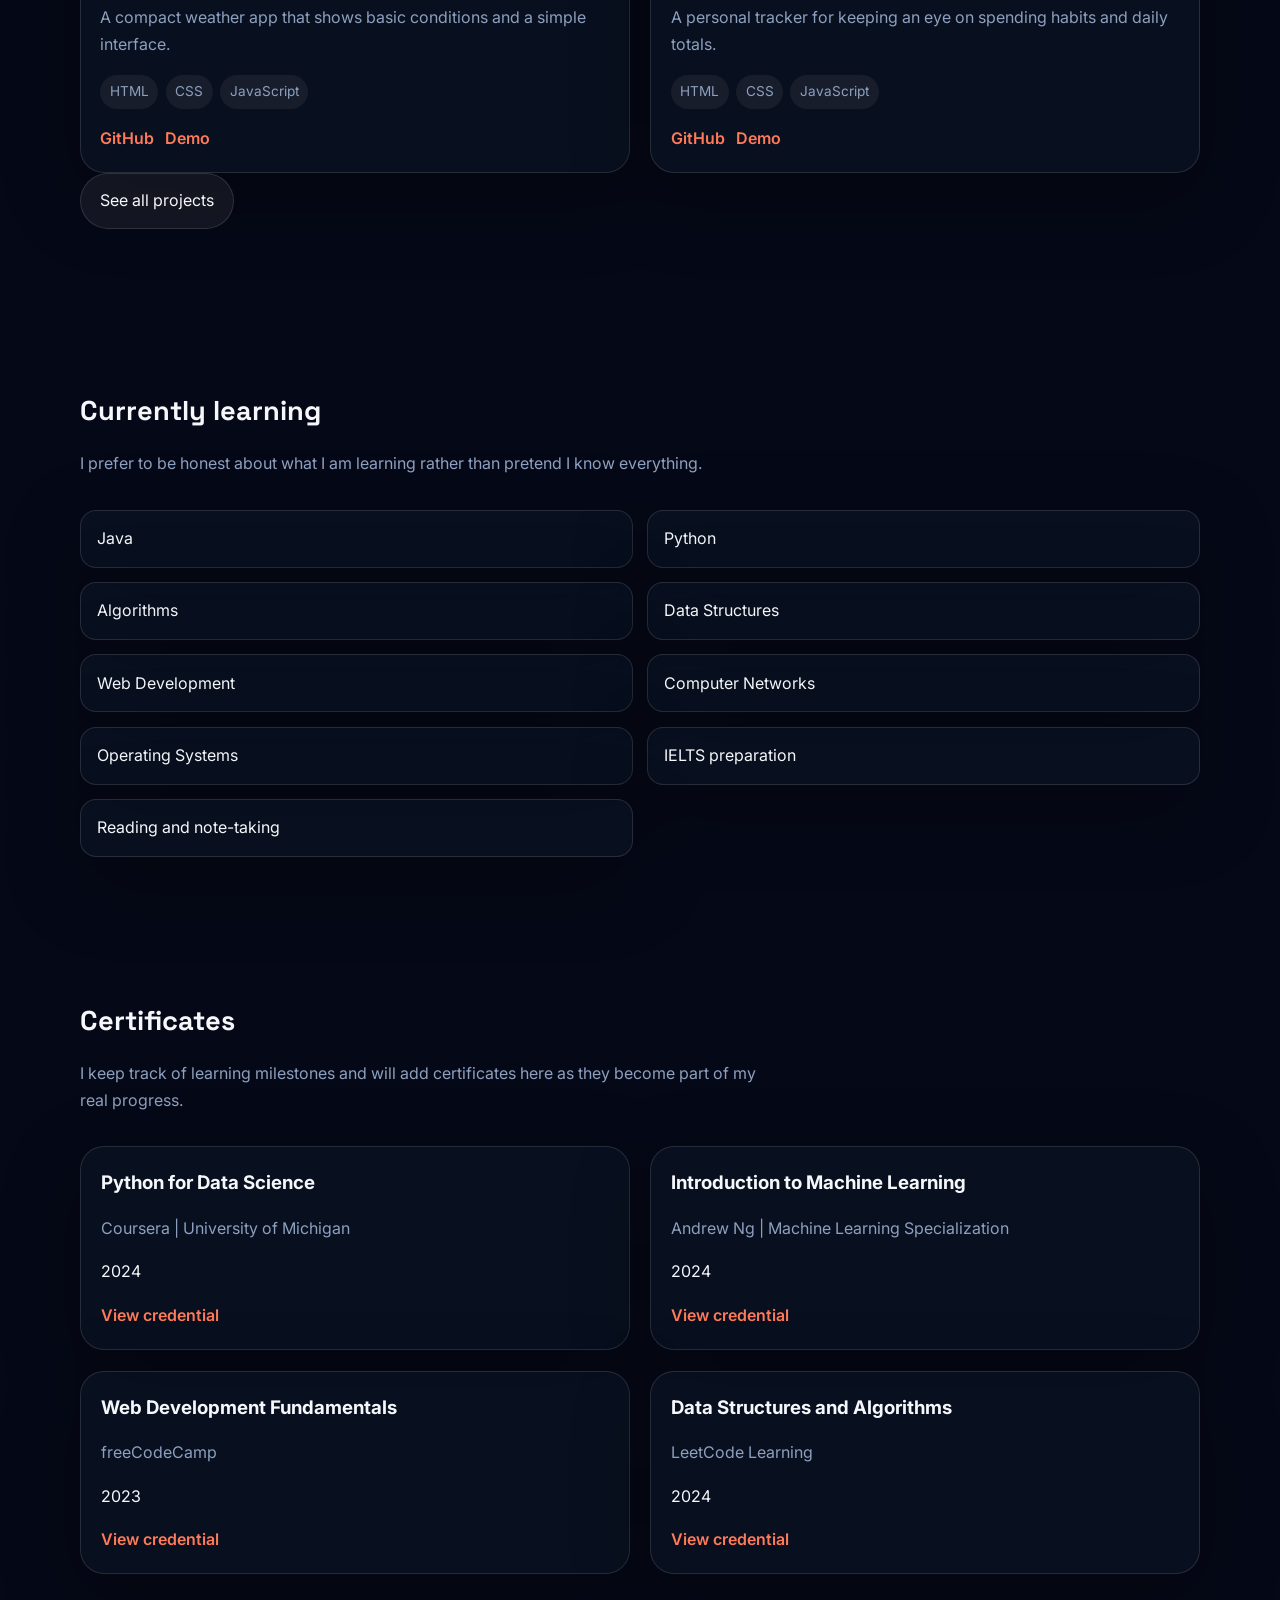
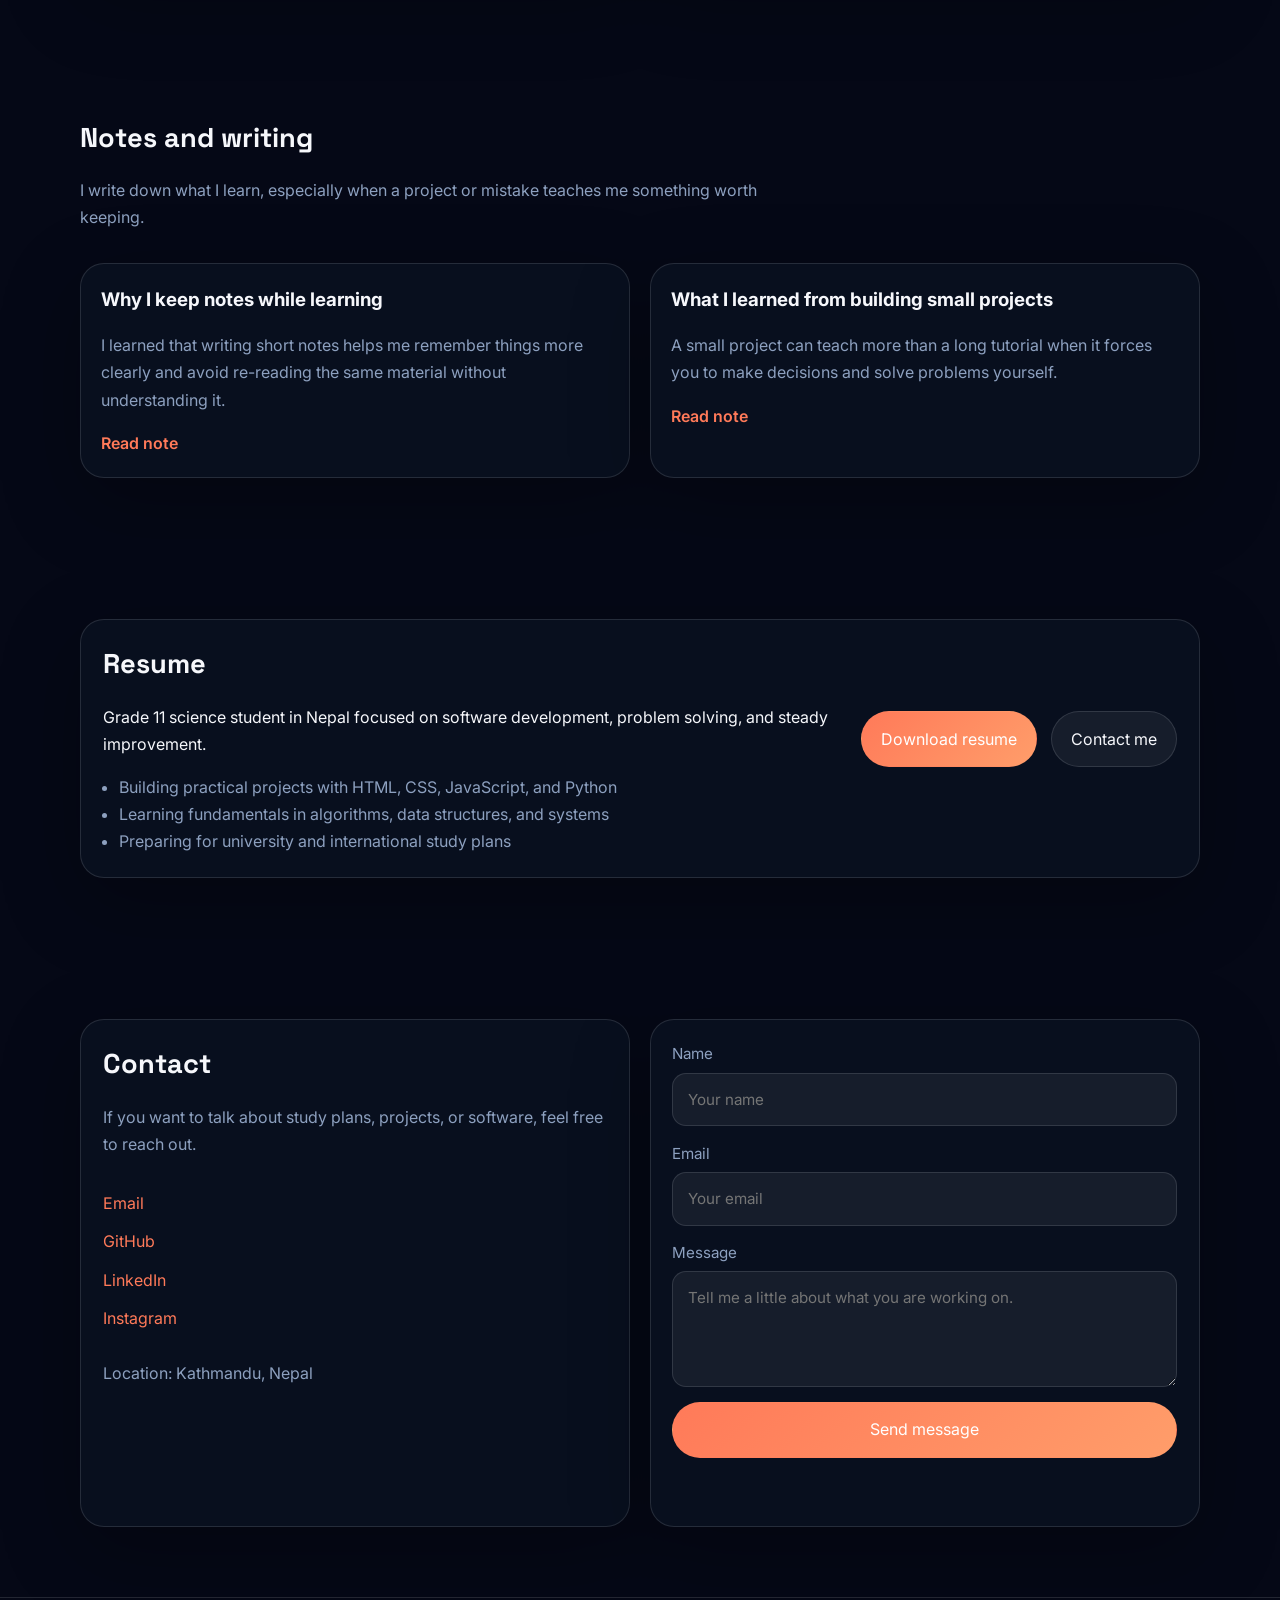
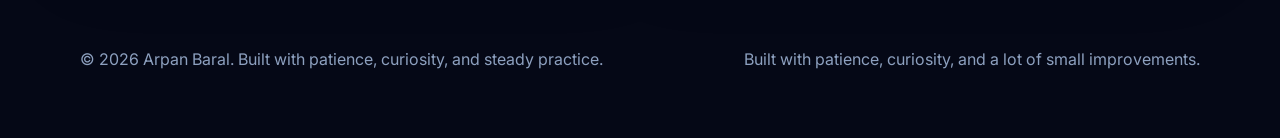
==== commit 4cd7c27f: "new update" ====
--- a/index.html
+++ b/index.html
@@ -23,7 +23,7 @@
           <a href="#top">Home</a>
           <a href="#about">About</a>
           <a href="#skills">Skills</a>
-          <a href="#projects">Projects</a>
+          <a href="projects.html">Projects</a>
           <a href="#journey">Journey</a>
           <a href="assets/files/resume.txt" download="Arpan-Baral-Resume.txt">Resume</a>
           <a href="#contact">Contact</a>
@@ -62,7 +62,7 @@
           </div>
           <div class="hero-card reveal" aria-label="Profile preview">
             <div class="hero-accent" aria-hidden="true"></div>
-            <img src="assets/images/hero-portrait.svg" alt="Abstract geometric illustration for Arpan Baral" />
+            <img src="assets/images/profile.png" alt="Profile portrait for Arpan Baral" />
             <div class="hero-card-caption">
               <span>Currently learning</span>
               <strong id="hero-inline-learning"></strong>
@@ -106,7 +106,54 @@
         <div class="container">
           <h2 class="section-title reveal">Projects</h2>
           <p class="section-intro reveal">Most of my work so far has been small, practical, and focused on learning by doing.</p>
-          <div class="project-grid" id="projects-grid"></div>
+
+          <article class="project-showcase reveal" aria-labelledby="cheapflix-title">
+            <div class="showcase-hero">
+              <div class="showcase-copy">
+                <span class="showcase-kicker">Featured project</span>
+                <h3 class="showcase-title" id="cheapflix-title">CheapFlix Nepal</h3>
+                <p class="showcase-tagline">Helping users discover affordable streaming subscriptions in Nepal.</p>
+                <p class="showcase-summary">A small project focused on making streaming subscription choices easier to understand for local users.</p>
+                <div class="hero-actions">
+                  <a class="button primary" href="https://cheapflixnepal.live/" target="_blank" rel="noreferrer">Live website</a>
+                  <a class="button secondary" href="https://github.com/arpan085/CheapFlixNepaloriginal" target="_blank" rel="noreferrer">GitHub repository</a>
+                  <a class="button secondary" href="projects.html#cheapflix-project" aria-label="Open CheapFlix Nepal project page">More about this project</a>
+                </div>
+              </div>
+              <div class="showcase-panel">
+                <h4>Quick note</h4>
+                <ul>
+                  <li>Simple browsing experience.</li>
+                  <li>Clear local focus for Nepal.</li>
+                  <li>Built with usability in mind.</li>
+                </ul>
+              </div>
+            </div>
+
+            <div class="cheapflix-details" id="cheapflix-details" hidden>
+              <div class="showcase-grid compact-grid">
+                <div class="showcase-card">
+                  <h4>What it does</h4>
+                  <p>It helps people in Nepal find streaming subscription options in a simpler and more approachable way.</p>
+                </div>
+                <div class="showcase-card">
+                  <h4>Why I built it</h4>
+                  <p>I wanted to make premium streaming access feel less confusing and more practical for local users.</p>
+                </div>
+              </div>
+              <div class="hero-actions">
+                <button class="button secondary" id="back-cheapflix-details" type="button">Go back</button>
+              </div>
+            </div>
+          </article>
+
+          <div class="project-preview-wrap reveal">
+            <div class="section-subtitle">Other recent work</div>
+            <div class="project-grid" id="projects-grid"></div>
+            <div class="hero-actions">
+              <a class="button secondary" href="projects.html">See all projects</a>
+            </div>
+          </div>
         </div>
       </section>
 
@@ -179,6 +226,13 @@
       </section>
     </main>
 
+    <div class="lightbox" id="image-lightbox" hidden>
+      <div class="lightbox-inner">
+        <button class="lightbox-close" id="lightbox-close" type="button" aria-label="Close preview">×</button>
+        <img id="lightbox-image" src="" alt="Project preview" />
+      </div>
+    </div>
+
     <footer class="footer">
       <div class="container">
         <p>© <span id="year"></span> Arpan Baral. Built with patience, curiosity, and steady practice.</p>
--- a/assets/css/portfolio.css
+++ b/assets/css/portfolio.css
@@ -37,10 +37,54 @@
   color: var(--text);
   line-height: 1.7;
   -webkit-font-smoothing: antialiased;
+  overflow-x: hidden;
+  position: relative;
+}
+body::before,
+body::after {
+  content: '';
+  position: fixed;
+  width: 28rem;
+  height: 28rem;
+  border-radius: 50%;
+  filter: blur(70px);
+  opacity: 0.35;
+  pointer-events: none;
+  z-index: 0;
+  animation: driftOrb 16s ease-in-out infinite alternate;
+}
+body::before {
+  top: -8rem;
+  left: -6rem;
+  background: rgba(56, 189, 248, 0.18);
+}
+body::after {
+  right: -7rem;
+  bottom: -6rem;
+  background: rgba(255, 122, 89, 0.2);
+  animation-duration: 18s;
 }
 a { color: inherit; text-decoration: none; }
 img { display: block; max-width: 100%; }
 button, input, textarea { font: inherit; }
+
+.cursor-glow {
+  position: fixed;
+  left: 0;
+  top: 0;
+  width: 320px;
+  height: 320px;
+  border-radius: 50%;
+  pointer-events: none;
+  z-index: 0;
+  background: radial-gradient(circle, rgba(255, 122, 89, 0.22) 0%, rgba(56, 189, 248, 0.14) 35%, transparent 72%);
+  filter: blur(24px);
+  opacity: 0;
+  transform: translate(-50%, -50%);
+  transition: opacity 180ms ease, transform 220ms ease;
+}
+.cursor-glow.is-visible { opacity: 1; }
+.cursor-glow.is-pressing { transform: translate(-50%, -50%) scale(0.92); }
 
 .skip-link {
   position: absolute;
@@ -60,6 +104,10 @@
 .section {
   padding: 4.4rem 0;
   position: relative;
+}
+header, main, footer {
+  position: relative;
+  z-index: 1;
 }
 .section-title {
   font-family: 'Space Grotesk', sans-serif;
@@ -203,12 +251,29 @@
   border-radius: 999px;
   padding: 0.85rem 1.2rem;
   border: 1px solid transparent;
-  transition: transform 200ms ease, background 200ms ease;
+  position: relative;
+  overflow: hidden;
+  isolation: isolate;
+  transition: transform 200ms ease, background 200ms ease, box-shadow 220ms ease;
+}
+.button::before {
+  content: '';
+  position: absolute;
+  inset: 0;
+  background: linear-gradient(90deg, transparent, rgba(255,255,255,0.22), transparent);
+  transform: translateX(-120%);
+  transition: transform 500ms ease;
+  z-index: -1;
 }
 .button:hover,
 .button:focus-visible {
   transform: translateY(-2px);
   outline: none;
+  box-shadow: 0 14px 36px rgba(0, 0, 0, 0.16);
+}
+.button:hover::before,
+.button:focus-visible::before {
+  transform: translateX(120%);
 }
 .button.primary {
   background: linear-gradient(135deg, var(--accent), var(--accent-strong));
@@ -250,6 +315,17 @@
   box-shadow: var(--shadow);
   overflow: hidden;
   min-height: 440px;
+  transform-style: preserve-3d;
+  will-change: transform;
+}
+.hero-card::before {
+  content: '';
+  position: absolute;
+  inset: 0.8rem;
+  border-radius: 22px;
+  border: 1px solid rgba(255,255,255,0.12);
+  pointer-events: none;
+  animation: softPulse 6s ease-in-out infinite;
 }
 .hero-accent {
   position: absolute;
@@ -268,6 +344,7 @@
   height: 100%;
   object-fit: cover;
   border-radius: 22px;
+  animation: floatImage 6s ease-in-out infinite;
 }
 .hero-card-caption {
   position: absolute;
@@ -312,6 +389,23 @@
   border: 1px solid var(--border);
   border-radius: var(--radius);
   box-shadow: var(--shadow);
+  position: relative;
+  overflow: hidden;
+  transform: perspective(1000px) rotateX(var(--tilt-x, 0deg)) rotateY(var(--tilt-y, 0deg));
+  transition: transform 240ms ease, box-shadow 240ms ease, border-color 240ms ease;
+}
+.card:hover,
+.skill-card:hover,
+.timeline-item:hover,
+.resume-card:hover,
+.contact-card:hover,
+.project-card:hover,
+.project-card:focus-within,
+.cert-card:hover,
+.blog-card:hover {
+  transform: perspective(1000px) rotateX(var(--tilt-x, 0deg)) rotateY(var(--tilt-y, 0deg)) translateY(-4px);
+  border-color: var(--accent);
+  box-shadow: 0 24px 70px rgba(0, 0, 0, 0.24);
 }
 .card,
 .skill-card,
@@ -335,8 +429,36 @@
 .skill-meta { display: flex; justify-content: space-between; align-items: center; color: var(--muted); font-size: 0.92rem; margin-bottom: 0.55rem; }
 .skill-card p { margin: 0; color: var(--muted); }
 
+.project-preview-wrap {
+  margin-top: 1.3rem;
+}
+.section-subtitle {
+  margin-bottom: 0.9rem;
+  color: var(--accent);
+  font-size: 0.85rem;
+  font-weight: 700;
+  letter-spacing: 0.18em;
+  text-transform: uppercase;
+}
 .project-grid { grid-template-columns: repeat(2, minmax(0, 1fr)); }
-.project-card { overflow: hidden; }
+.project-card {
+  overflow: hidden;
+  transition: transform 220ms ease, border-color 220ms ease, box-shadow 220ms ease;
+}
+.project-card::after {
+  content: '';
+  position: absolute;
+  inset: auto 0 0 0;
+  height: 2px;
+  background: linear-gradient(90deg, transparent, var(--accent), transparent);
+  transform: scaleX(0);
+  transform-origin: left;
+  transition: transform 260ms ease;
+}
+.project-card:hover::after,
+.project-card:focus-within::after {
+  transform: scaleX(1);
+}
 .project-card img { width: 100%; height: 220px; object-fit: cover; }
 .project-body { padding: 1.2rem; }
 .project-card h3 { margin: 0 0 0.45rem; }
@@ -355,6 +477,229 @@
 }
 .project-links { display: flex; flex-wrap: wrap; gap: 0.7rem; margin-top: 1rem; }
 .project-links a { color: var(--accent); font-weight: 600; }
+
+.project-showcase {
+  position: relative;
+  overflow: hidden;
+  padding: 1.5rem;
+  border-radius: 32px;
+  border: 1px solid var(--border);
+  background: linear-gradient(145deg, rgba(255,255,255,0.085), rgba(255,255,255,0.03));
+  box-shadow: var(--shadow);
+  margin-bottom: 1.4rem;
+}
+.project-showcase::before {
+  content: '';
+  position: absolute;
+  right: -3rem;
+  bottom: -4rem;
+  width: 14rem;
+  height: 14rem;
+  border-radius: 50%;
+  background: radial-gradient(circle, var(--accent) 0%, transparent 70%);
+  opacity: 0.22;
+  pointer-events: none;
+}
+.showcase-hero {
+  display: grid;
+  grid-template-columns: 1.1fr 0.9fr;
+  gap: 1.2rem;
+  align-items: start;
+  margin-bottom: 1.2rem;
+}
+.showcase-kicker {
+  display: inline-block;
+  margin-bottom: 0.7rem;
+  color: var(--accent);
+  font-size: 0.78rem;
+  font-weight: 700;
+  letter-spacing: 0.2em;
+  text-transform: uppercase;
+}
+.showcase-title {
+  margin: 0 0 0.4rem;
+  font-family: 'Space Grotesk', sans-serif;
+  font-size: clamp(1.7rem, 3vw, 2.5rem);
+}
+.showcase-tagline {
+  margin: 0 0 0.65rem;
+  color: var(--accent);
+  font-weight: 600;
+}
+.showcase-summary,
+.showcase-card p,
+.showcase-panel li,
+.feature-card p,
+.timeline-step span,
+.stat-card p,
+.case-study-body p {
+  color: var(--muted);
+}
+.showcase-panel {
+  padding: 1rem 1.1rem;
+  border-radius: 22px;
+  border: 1px solid var(--border);
+  background: rgba(255,255,255,0.05);
+  backdrop-filter: blur(16px);
+}
+.showcase-panel h4,
+.showcase-card h4,
+.feature-card h4,
+.timeline-shell h4,
+.case-study summary {
+  margin: 0 0 0.55rem;
+  font-family: 'Space Grotesk', sans-serif;
+}
+.showcase-panel ul {
+  margin: 0;
+  padding-left: 1rem;
+  display: grid;
+  gap: 0.35rem;
+}
+.showcase-grid,
+.feature-grid,
+.stats-grid,
+.gallery-grid,
+.lessons-grid,
+.roadmap-grid {
+  display: grid;
+  gap: 1rem;
+}
+.showcase-grid {
+  grid-template-columns: repeat(2, minmax(0, 1fr));
+  margin-bottom: 1rem;
+}
+.compact-grid {
+  grid-template-columns: repeat(2, minmax(0, 1fr));
+}
+.showcase-card,
+.feature-card,
+.stat-card {
+  padding: 1rem 1.05rem;
+  border-radius: 20px;
+  border: 1px solid var(--border);
+  background: rgba(255,255,255,0.04);
+}
+.feature-grid {
+  grid-template-columns: repeat(2, minmax(0, 1fr));
+  margin-bottom: 1.15rem;
+}
+.tech-stack {
+  display: flex;
+  flex-wrap: wrap;
+  gap: 0.65rem;
+  margin: 0 0 1.2rem;
+}
+.tech-badge {
+  padding: 0.45rem 0.7rem;
+  border-radius: 999px;
+  border: 1px solid var(--border);
+  background: var(--surface);
+  color: var(--muted);
+  font-size: 0.9rem;
+}
+.timeline-shell {
+  display: none;
+}
+.stats-grid {
+  display: none;
+}
+.gallery-grid {
+  display: none;
+}
+.gallery-card {
+  padding: 0.45rem;
+  border-radius: 20px;
+  border: 1px solid var(--border);
+  background: rgba(255,255,255,0.04);
+  cursor: pointer;
+  transition: transform 220ms ease, border-color 220ms ease;
+}
+.gallery-card:hover,
+.gallery-card:focus-visible {
+  transform: translateY(-3px);
+  border-color: var(--accent);
+  outline: none;
+}
+.gallery-card img {
+  width: 100%;
+  height: 180px;
+  object-fit: cover;
+  border-radius: 14px;
+}
+.lessons-grid,
+.roadmap-grid {
+  grid-template-columns: repeat(2, minmax(0, 1fr));
+  margin-bottom: 1.2rem;
+}
+.case-study {
+  padding: 1rem 1.1rem;
+  border-radius: 22px;
+  border: 1px solid var(--border);
+  background: rgba(255,255,255,0.04);
+}
+.case-study summary {
+  cursor: pointer;
+  list-style: none;
+}
+.case-study summary::-webkit-details-marker {
+  display: none;
+}
+.case-study-body {
+  display: grid;
+  gap: 0.6rem;
+  margin-top: 0.85rem;
+}
+.cheapflix-details {
+  display: grid;
+  gap: 1rem;
+  margin-top: 1rem;
+  opacity: 0;
+  max-height: 0;
+  overflow: hidden;
+  transition: max-height 280ms ease, opacity 280ms ease, margin-top 280ms ease;
+}
+.cheapflix-details.is-open {
+  opacity: 1;
+  max-height: 380px;
+  margin-top: 1rem;
+}
+.lightbox {
+  position: fixed;
+  inset: 0;
+  z-index: 90;
+  display: grid;
+  place-items: center;
+  padding: 1.2rem;
+  background: rgba(2, 6, 23, 0.88);
+}
+.lightbox[hidden] {
+  display: none;
+}
+.lightbox-inner {
+  position: relative;
+  width: min(940px, 100%);
+}
+.lightbox img {
+  width: 100%;
+  max-height: 80vh;
+  object-fit: contain;
+  border-radius: 22px;
+  border: 1px solid var(--border);
+  box-shadow: var(--shadow);
+}
+.lightbox-close {
+  position: absolute;
+  top: 0.85rem;
+  right: 0.85rem;
+  width: 2.5rem;
+  height: 2.5rem;
+  border-radius: 999px;
+  border: 1px solid var(--border);
+  background: rgba(5, 8, 22, 0.75);
+  color: white;
+  cursor: pointer;
+}
 
 .learning-list {
   display: grid;
@@ -412,8 +757,30 @@
   z-index: 100;
 }
 
-.reveal { opacity: 0; transform: translateY(18px); transition: opacity 600ms ease, transform 600ms ease; }
-.reveal.is-visible { opacity: 1; transform: translateY(0); }
+.reveal {
+  opacity: 0;
+  transform: translateY(18px);
+  filter: blur(4px);
+  transition: opacity 600ms ease, transform 600ms ease, filter 600ms ease;
+}
+.reveal.is-visible {
+  opacity: 1;
+  transform: translateY(0);
+  filter: blur(0);
+}
+
+@keyframes driftOrb {
+  0% { transform: translate3d(0, 0, 0) scale(1); }
+  100% { transform: translate3d(36px, -24px, 0) scale(1.08); }
+}
+@keyframes softPulse {
+  0%, 100% { transform: scale(1); opacity: 0.8; }
+  50% { transform: scale(1.01); opacity: 1; }
+}
+@keyframes floatImage {
+  0%, 100% { transform: translateY(0); }
+  50% { transform: translateY(-8px); }
+}
 
 @media (max-width: 900px) {
   .hero-grid, .about-grid, .contact-grid, .resume-card { grid-template-columns: 1fr; }
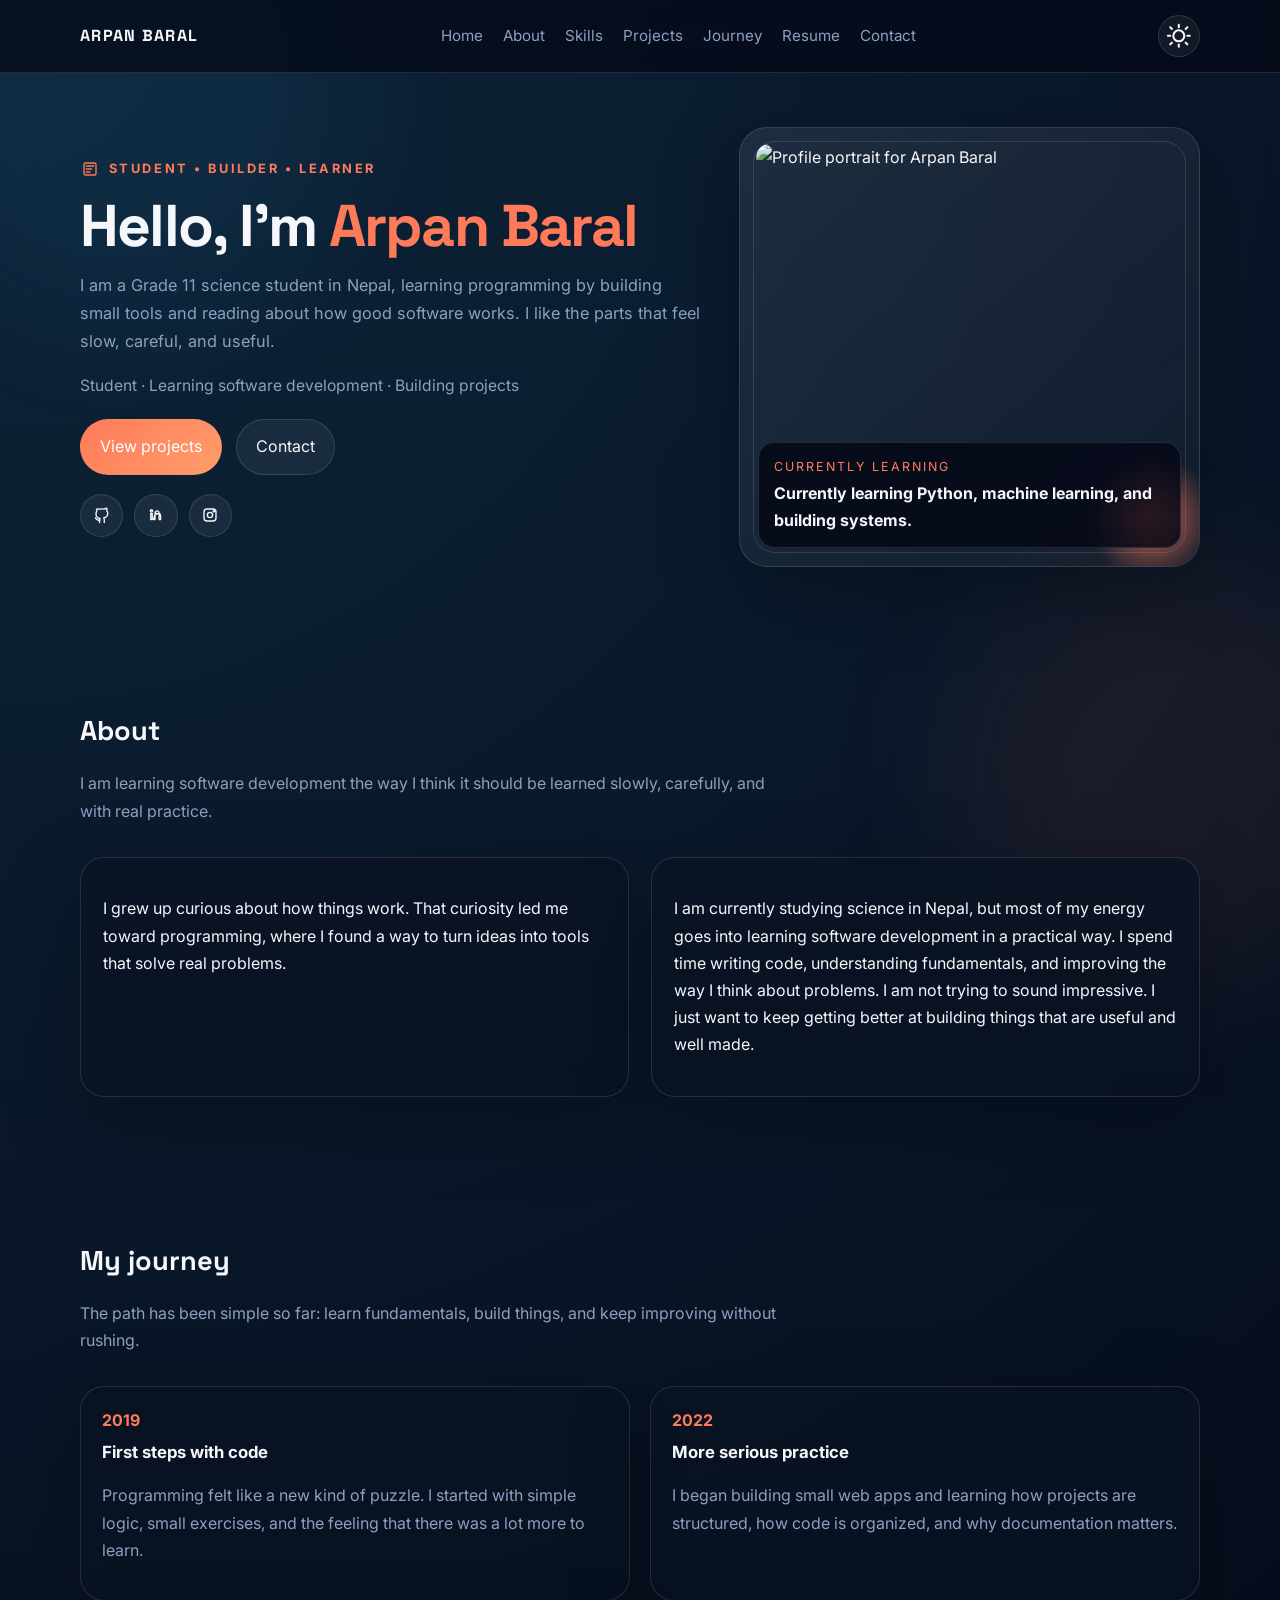
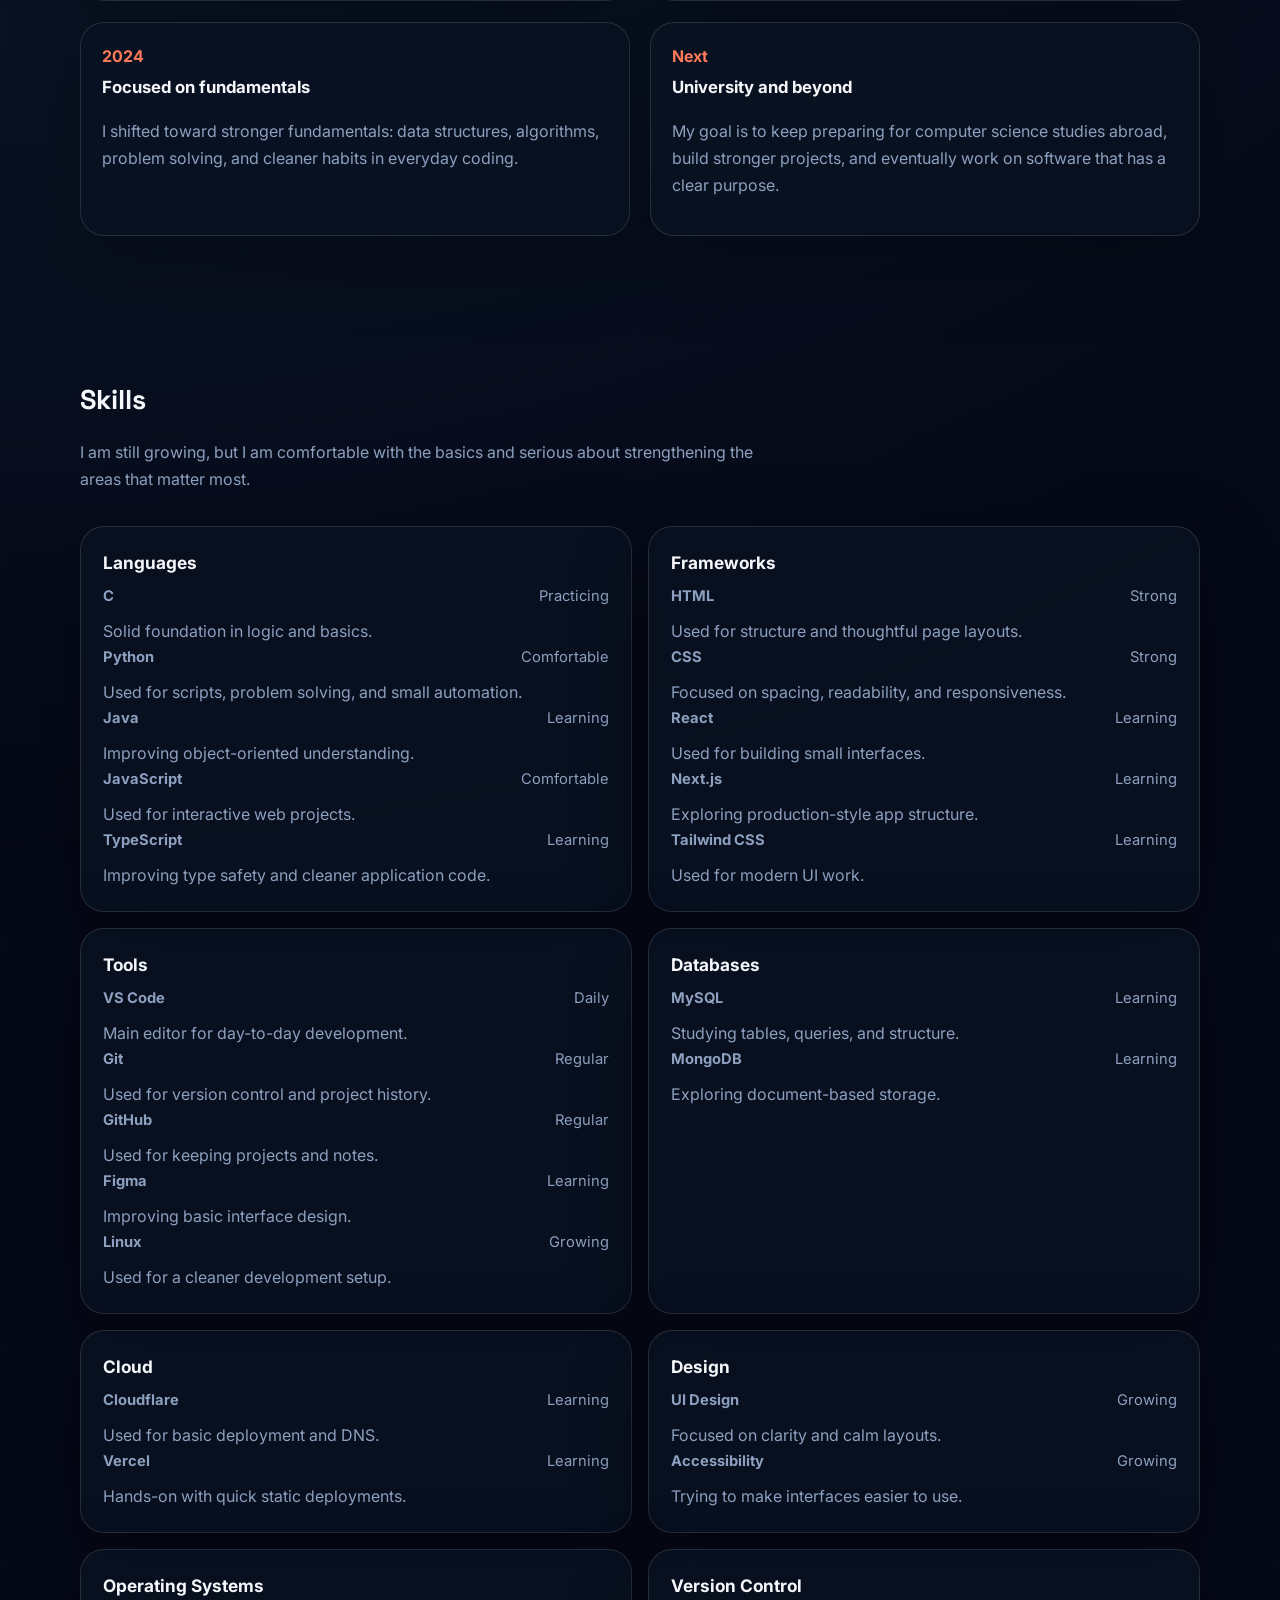
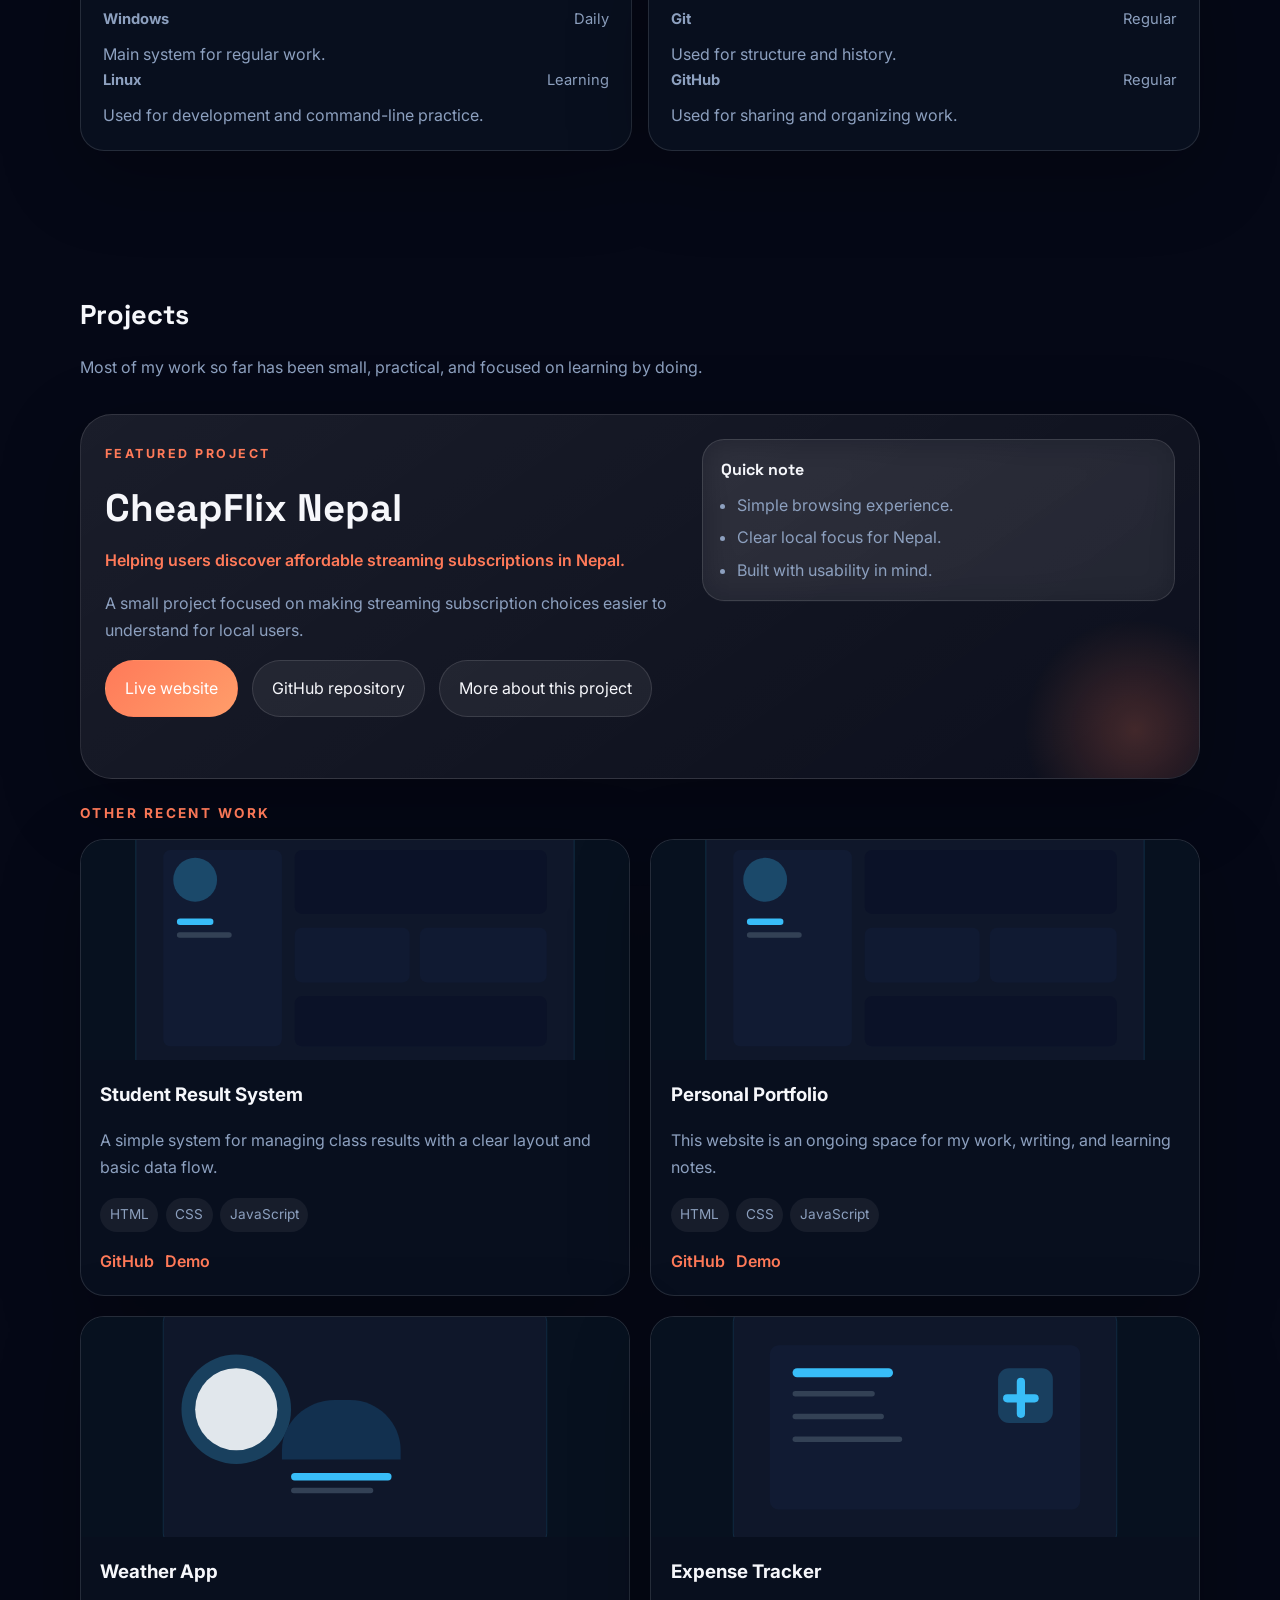
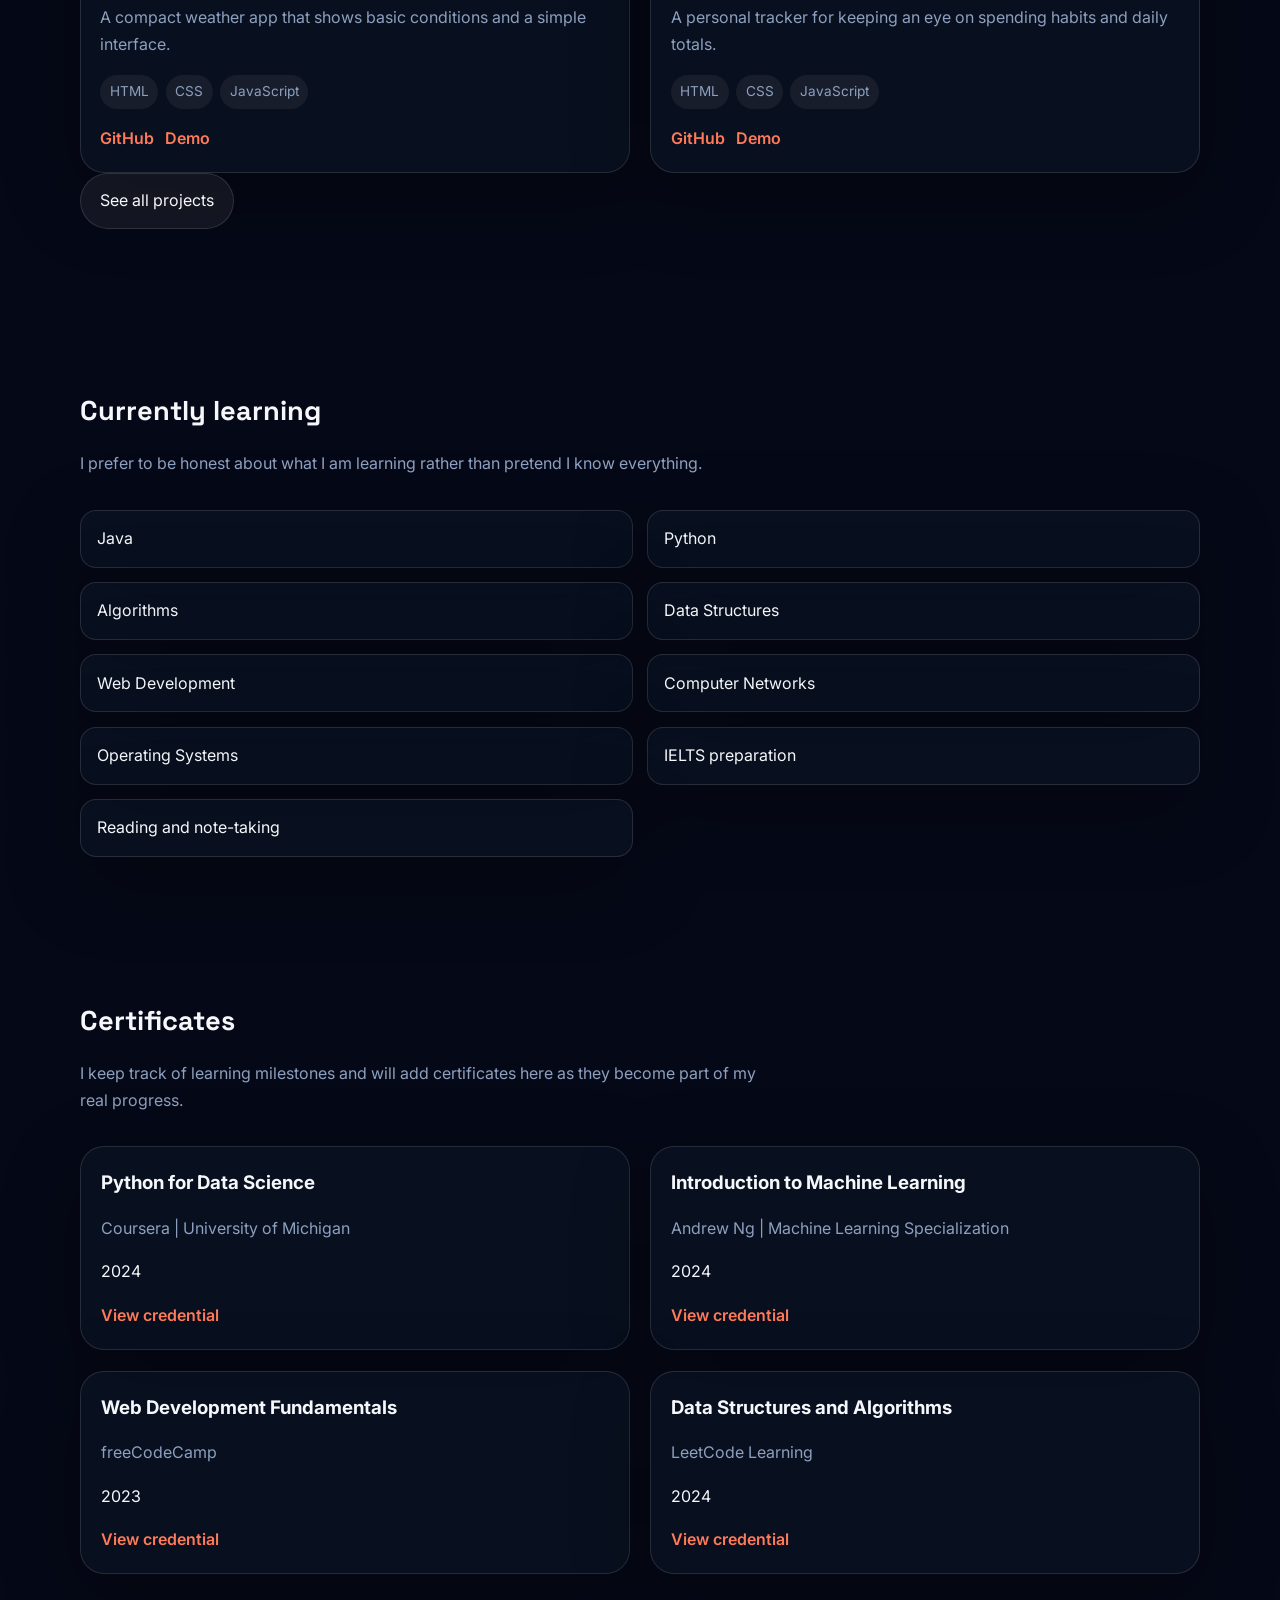
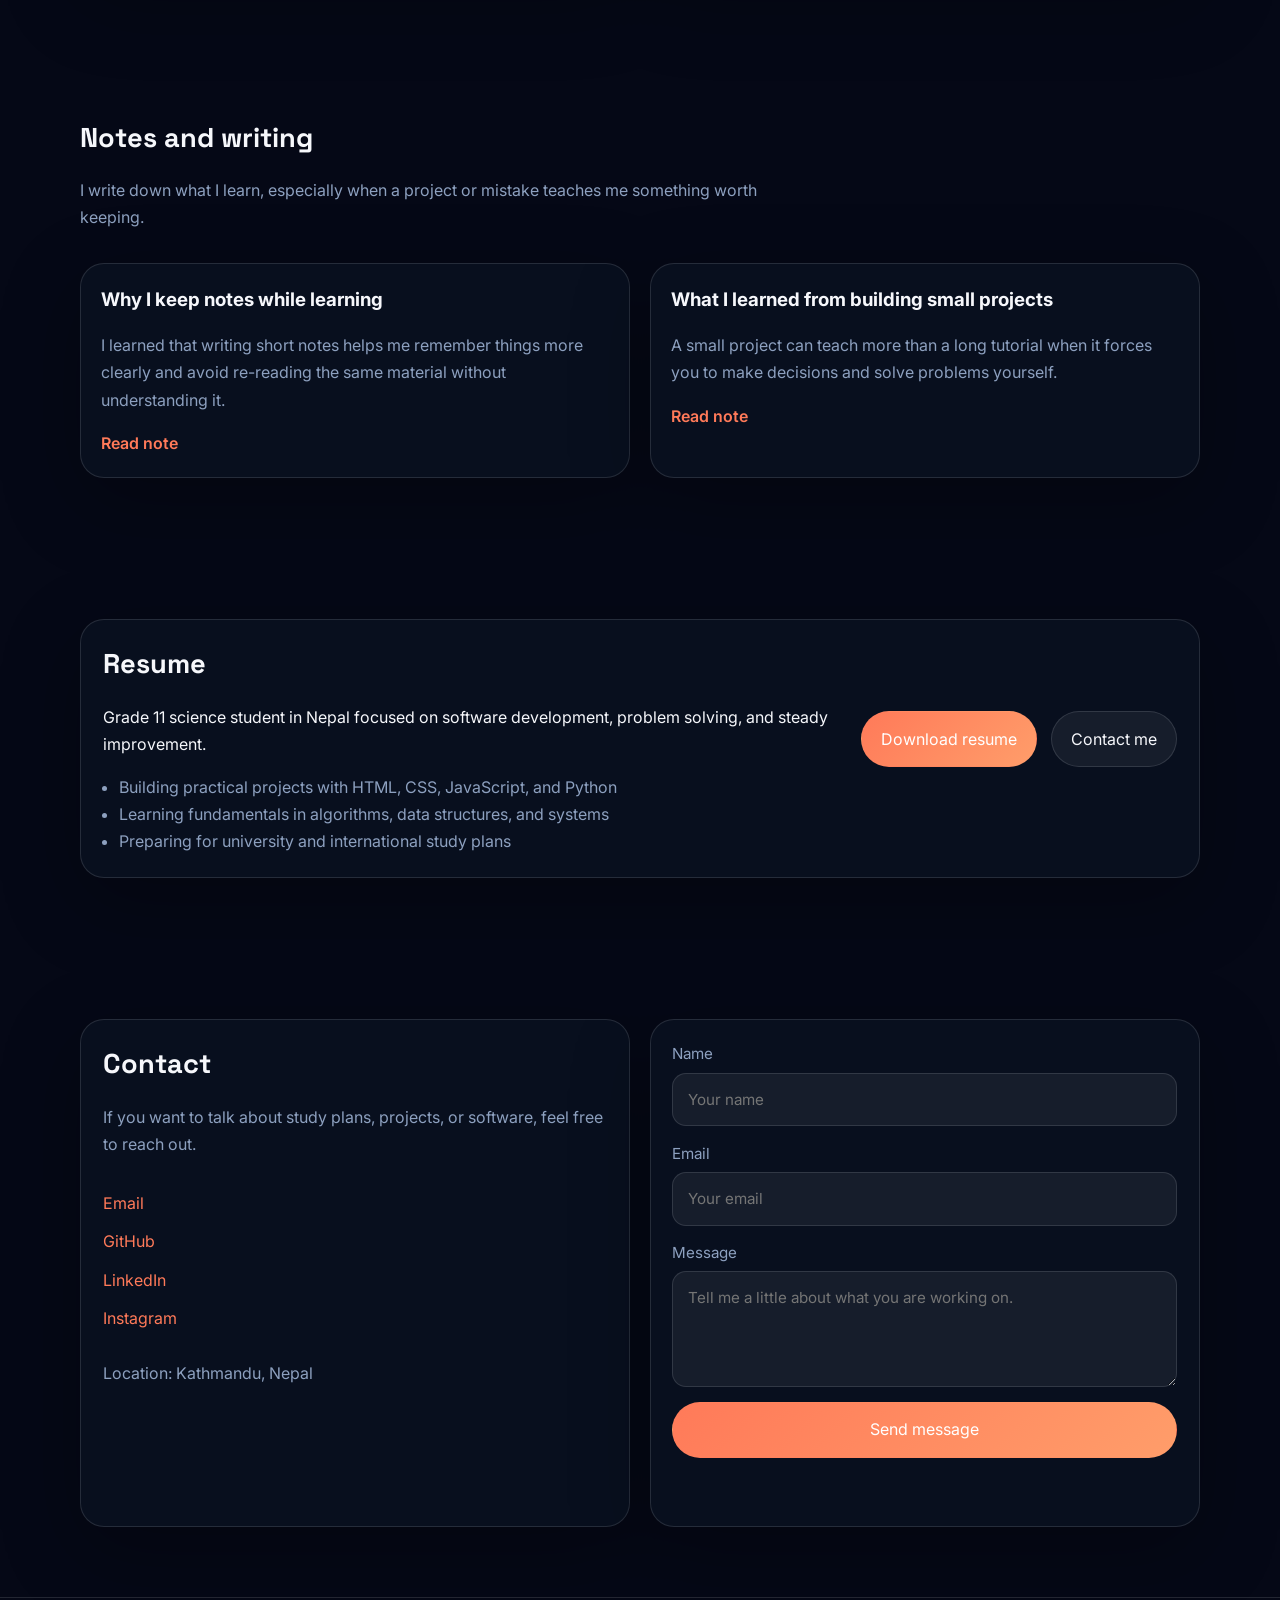
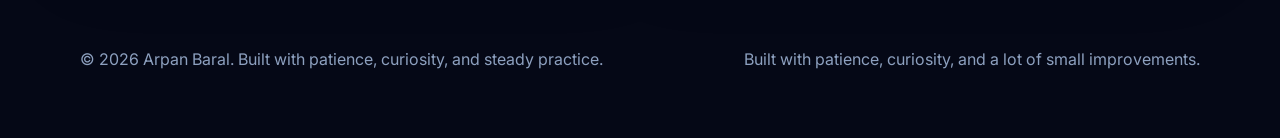
==== commit 99f58fb2: "Update index.html" ====
--- a/index.html
+++ b/index.html
@@ -54,8 +54,8 @@
               </span>
               <span>STUDENT • BUILDER • LEARNER</span>
             </div>
-            <h1>Hello, I’m <span class="name" id="hero-name">Arpan Baral</span></h1>
-            <p class="intro" id="hero-intro">I am a Grade 11 science student in Nepal, learning programming by building small tools and reading about how good software works. I like the parts that feel slow, careful, and useful.</p>
+            <h1>Hello, I’m <span class="name" id="hero-name">Arpan Baral </span></h1>
+            <p class="intro" id="hero-intro">I am a Grade 12 science student in Nepal, learning programming by building small tools and reading about how good software works. I like the parts that feel slow, careful, and useful.</p>
             <p class="hero-meta" id="hero-meta"></p>
             <div class="hero-actions" id="hero-actions"></div>
             <div class="social-links" id="hero-socials"></div>
@@ -74,7 +74,7 @@
       <section class="section" id="about">
         <div class="container">
           <h2 class="section-title reveal">About</h2>
-          <p class="section-intro reveal">I am learning software development the way I think it should be learned — slowly, carefully, and with real practice.</p>
+          <p class="section-intro reveal">I am learning software development the way I think it should be learned  slowly, carefully, and with real practice.</p>
           <div class="about-grid">
             <div class="card reveal">
               <p id="about-intro"></p>
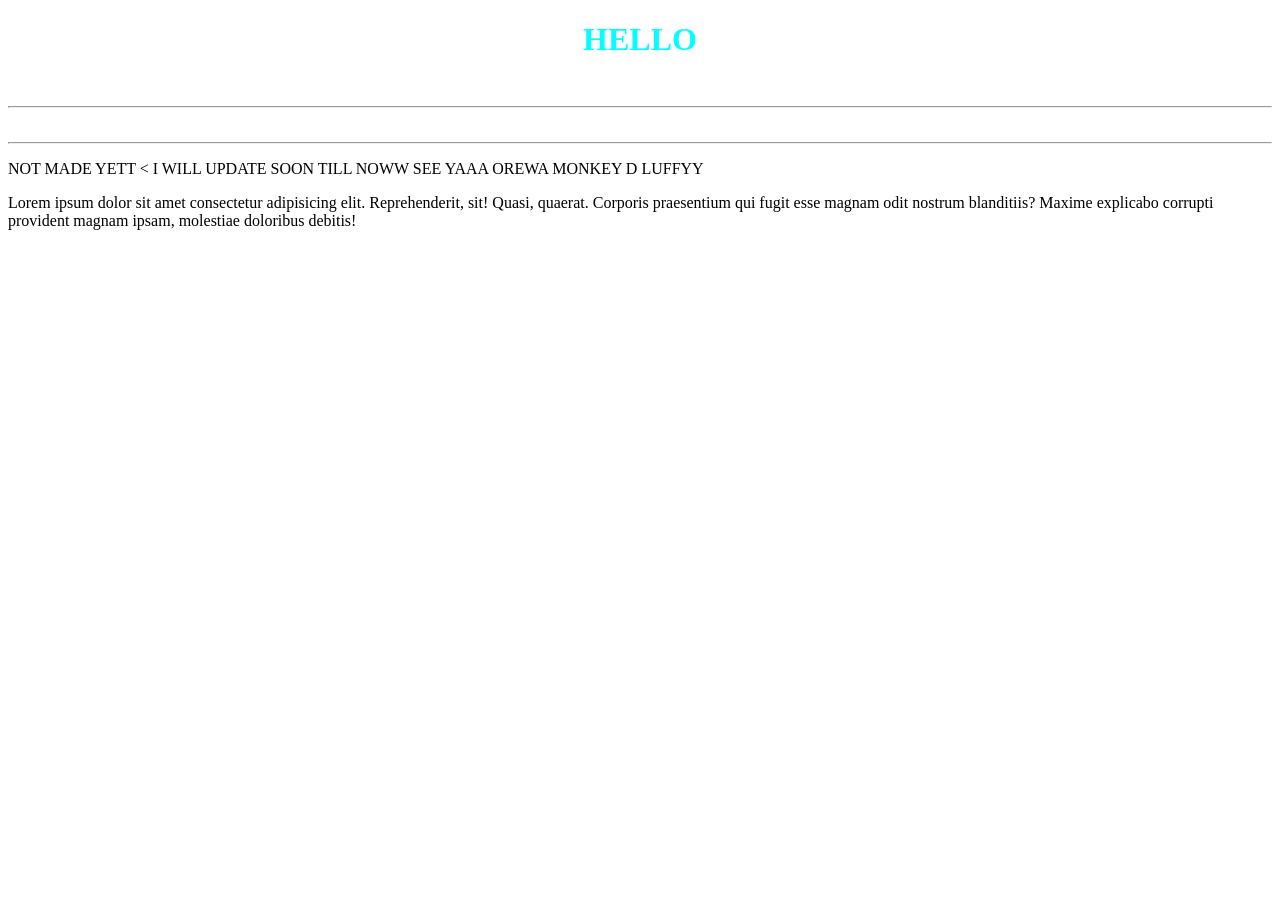
==== commit 60eb484e: "test" ====
--- a/index.html
+++ b/index.html
@@ -1,246 +1,32 @@
 <!DOCTYPE html>
-<html lang="en" data-theme="dark">
-  <head>
-    <meta charset="utf-8" />
-    <meta name="viewport" content="width=device-width, initial-scale=1" />
-    <meta name="description" content="Arpan Baral is a Grade 11 science student in Nepal building software projects, learning steadily, and preparing for computer science studies abroad." />
-    <meta name="theme-color" content="#050816" />
-    <title>Arpan Baral | Student building software with curiosity</title>
-    <link rel="preconnect" href="https://fonts.googleapis.com" />
-    <link rel="preconnect" href="https://fonts.gstatic.com" crossorigin />
-    <link href="https://fonts.googleapis.com/css2?family=Inter:wght@400;500;600;700;800&family=Space+Grotesk:wght@500;700&display=swap" rel="stylesheet" />
-    <link rel="stylesheet" href="assets/css/fontawesome-all.min.css" />
-    <link rel="stylesheet" href="assets/css/portfolio.css" />
-  </head>
-  <body>
-    <a class="skip-link" href="#main">Skip to content</a>
-    <div class="scroll-progress" aria-hidden="true"></div>
+<html lang="en">
+<head>
+    <meta charset="UTF-8">
+    <meta name="viewport" content="width=device-width, initial-scale=1.0">
+    <title>Document</title>
+</head>
+<body>
+    <h1 style="text-align: center; color: aqua;">HELLO </h1>
+    <br> <hr> <br> <hr>
+    <p>NOT MADE YETT < I WILL UPDATE SOON TILL NOWW 
+        SEE YAAA 
+    
+    
+    
+    OREWA MONKEY D LUFFYY
+    
+    
+    
+    
+    
+    
+    
+    </p>
 
-    <header class="site-header">
-      <div class="container nav-shell">
-        <a class="brand" href="#top">Arpan Baral</a>
-        <nav class="site-nav" id="site-nav" aria-label="Primary navigation">
-          <a href="#top">Home</a>
-          <a href="#about">About</a>
-          <a href="#skills">Skills</a>
-          <a href="projects.html">Projects</a>
-          <a href="#journey">Journey</a>
-          <a href="assets/files/resume.txt" download="Arpan-Baral-Resume.txt">Resume</a>
-          <a href="#contact">Contact</a>
-        </nav>
-        <div class="header-actions">
-          <button class="theme-toggle" id="theme-toggle" type="button" aria-label="Switch theme">
-            <i class="fa-solid fa-moon"></i>
-          </button>
-          <button class="nav-toggle" id="nav-toggle" type="button" aria-expanded="false" aria-controls="site-nav" aria-label="Toggle navigation">
-            <i class="fa-solid fa-bars"></i>
-          </button>
-        </div>
-      </div>
-    </header>
 
-    <main id="main">
-      <section class="hero section" id="top">
-        <div class="container hero-grid">
-          <div class="hero-copy reveal">
-            <div class="eyebrow">
-              <span class="eyebrow-icon" aria-hidden="true">
-                <svg viewBox="0 0 24 24" fill="none" stroke="currentColor" stroke-width="1.8" stroke-linecap="round" stroke-linejoin="round">
-                  <path d="M7 8h10"></path>
-                  <path d="M7 12h7"></path>
-                  <path d="M7 16h5"></path>
-                  <rect x="4" y="4" width="16" height="16" rx="2"></rect>
-                </svg>
-              </span>
-              <span>STUDENT • BUILDER • LEARNER</span>
-            </div>
-            <h1>Hello, I’m <span class="name" id="hero-name">Arpan Baral </span></h1>
-            <p class="intro" id="hero-intro">I am a Grade 12 science student in Nepal, learning programming by building small tools and reading about how good software works. I like the parts that feel slow, careful, and useful.</p>
-            <p class="hero-meta" id="hero-meta"></p>
-            <div class="hero-actions" id="hero-actions"></div>
-            <div class="social-links" id="hero-socials"></div>
-          </div>
-          <div class="hero-card reveal" aria-label="Profile preview">
-            <div class="hero-accent" aria-hidden="true"></div>
-            <img src="assets/images/profile.png" alt="Profile portrait for Arpan Baral" />
-            <div class="hero-card-caption">
-              <span>Currently learning</span>
-              <strong id="hero-inline-learning"></strong>
-            </div>
-          </div>
-        </div>
-      </section>
 
-      <section class="section" id="about">
-        <div class="container">
-          <h2 class="section-title reveal">About</h2>
-          <p class="section-intro reveal">I am learning software development the way I think it should be learned  slowly, carefully, and with real practice.</p>
-          <div class="about-grid">
-            <div class="card reveal">
-              <p id="about-intro"></p>
-            </div>
-            <div class="card reveal">
-              <p id="about-body"></p>
-            </div>
-          </div>
-        </div>
-      </section>
 
-      <section class="section" id="journey">
-        <div class="container">
-          <h2 class="section-title reveal">My journey</h2>
-          <p class="section-intro reveal">The path has been simple so far: learn fundamentals, build things, and keep improving without rushing.</p>
-          <div class="timeline" id="journey-list"></div>
-        </div>
-      </section>
 
-      <section class="section skills-section" id="skills">
-        <div class="container">
-          <h2 class="section-title reveal">Skills</h2>
-          <p class="section-intro reveal">I am still growing, but I am comfortable with the basics and serious about strengthening the areas that matter most.</p>
-          <div class="skill-grid" id="skills-grid"></div>
-        </div>
-      </section>
-
-      <section class="section" id="projects">
-        <div class="container">
-          <h2 class="section-title reveal">Projects</h2>
-          <p class="section-intro reveal">Most of my work so far has been small, practical, and focused on learning by doing.</p>
-
-          <article class="project-showcase reveal" aria-labelledby="cheapflix-title">
-            <div class="showcase-hero">
-              <div class="showcase-copy">
-                <span class="showcase-kicker">Featured project</span>
-                <h3 class="showcase-title" id="cheapflix-title">CheapFlix Nepal</h3>
-                <p class="showcase-tagline">Helping users discover affordable streaming subscriptions in Nepal.</p>
-                <p class="showcase-summary">A small project focused on making streaming subscription choices easier to understand for local users.</p>
-                <div class="hero-actions">
-                  <a class="button primary" href="https://cheapflixnepal.live/" target="_blank" rel="noreferrer">Live website</a>
-                  <a class="button secondary" href="https://github.com/arpan085/CheapFlixNepaloriginal" target="_blank" rel="noreferrer">GitHub repository</a>
-                  <a class="button secondary" href="projects.html#cheapflix-project" aria-label="Open CheapFlix Nepal project page">More about this project</a>
-                </div>
-              </div>
-              <div class="showcase-panel">
-                <h4>Quick note</h4>
-                <ul>
-                  <li>Simple browsing experience.</li>
-                  <li>Clear local focus for Nepal.</li>
-                  <li>Built with usability in mind.</li>
-                </ul>
-              </div>
-            </div>
-
-            <div class="cheapflix-details" id="cheapflix-details" hidden>
-              <div class="showcase-grid compact-grid">
-                <div class="showcase-card">
-                  <h4>What it does</h4>
-                  <p>It helps people in Nepal find streaming subscription options in a simpler and more approachable way.</p>
-                </div>
-                <div class="showcase-card">
-                  <h4>Why I built it</h4>
-                  <p>I wanted to make premium streaming access feel less confusing and more practical for local users.</p>
-                </div>
-              </div>
-              <div class="hero-actions">
-                <button class="button secondary" id="back-cheapflix-details" type="button">Go back</button>
-              </div>
-            </div>
-          </article>
-
-          <div class="project-preview-wrap reveal">
-            <div class="section-subtitle">Other recent work</div>
-            <div class="project-grid" id="projects-grid"></div>
-            <div class="hero-actions">
-              <a class="button secondary" href="projects.html">See all projects</a>
-            </div>
-          </div>
-        </div>
-      </section>
-
-      <section class="section" id="learning">
-        <div class="container">
-          <h2 class="section-title reveal">Currently learning</h2>
-          <p class="section-intro reveal">I prefer to be honest about what I am learning rather than pretend I know everything.</p>
-          <ul class="learning-list" id="learning-list"></ul>
-        </div>
-      </section>
-
-      <section class="section" id="certificates">
-        <div class="container">
-          <h2 class="section-title reveal">Certificates</h2>
-          <p class="section-intro reveal">I keep track of learning milestones and will add certificates here as they become part of my real progress.</p>
-          <div class="cert-grid" id="certificates-grid"></div>
-        </div>
-      </section>
-
-      <section class="section" id="blog">
-        <div class="container">
-          <h2 class="section-title reveal">Notes and writing</h2>
-          <p class="section-intro reveal">I write down what I learn, especially when a project or mistake teaches me something worth keeping.</p>
-          <div class="blog-grid" id="blog-grid"></div>
-        </div>
-      </section>
-
-      <section class="section" id="resume">
-        <div class="container">
-          <div class="resume-card reveal">
-            <div>
-              <h2 class="section-title">Resume</h2>
-              <p id="resume-summary"></p>
-              <ul id="resume-highlights"></ul>
-            </div>
-            <div class="hero-actions">
-              <a class="button primary" href="assets/files/resume.txt" download="Arpan-Baral-Resume.txt">Download resume</a>
-              <a class="button secondary" href="#contact">Contact me</a>
-            </div>
-          </div>
-        </div>
-      </section>
-
-      <section class="section" id="contact">
-        <div class="container contact-grid">
-          <div class="contact-card reveal">
-            <h2 class="section-title">Contact</h2>
-            <p class="section-intro">If you want to talk about study plans, projects, or software, feel free to reach out.</p>
-            <div class="contact-links" id="contact-links"></div>
-          </div>
-          <div class="contact-card reveal">
-            <form id="contact-form">
-              <label>
-                Name
-                <input type="text" name="name" placeholder="Your name" required />
-              </label>
-              <label>
-                Email
-                <input type="email" name="email" placeholder="Your email" required />
-              </label>
-              <label>
-                Message
-                <textarea name="message" placeholder="Tell me a little about what you are working on." required></textarea>
-              </label>
-              <button class="button primary" type="submit">Send message</button>
-              <p class="muted" id="form-status" role="status"></p>
-            </form>
-          </div>
-        </div>
-      </section>
-    </main>
-
-    <div class="lightbox" id="image-lightbox" hidden>
-      <div class="lightbox-inner">
-        <button class="lightbox-close" id="lightbox-close" type="button" aria-label="Close preview">×</button>
-        <img id="lightbox-image" src="" alt="Project preview" />
-      </div>
-    </div>
-
-    <footer class="footer">
-      <div class="container">
-        <p>© <span id="year"></span> Arpan Baral. Built with patience, curiosity, and steady practice.</p>
-        <p id="footer-note"></p>
-      </div>
-    </footer>
-
-    <script src="assets/js/content.js"></script>
-    <script src="assets/js/portfolio.js"></script>
-  </body>
-</html>
+    <p>Lorem ipsum dolor sit amet consectetur adipisicing elit. Reprehenderit, sit! Quasi, quaerat. Corporis praesentium qui fugit esse magnam odit nostrum blanditiis? Maxime explicabo corrupti provident magnam ipsam, molestiae doloribus debitis!</p>
+</body>
+</html>
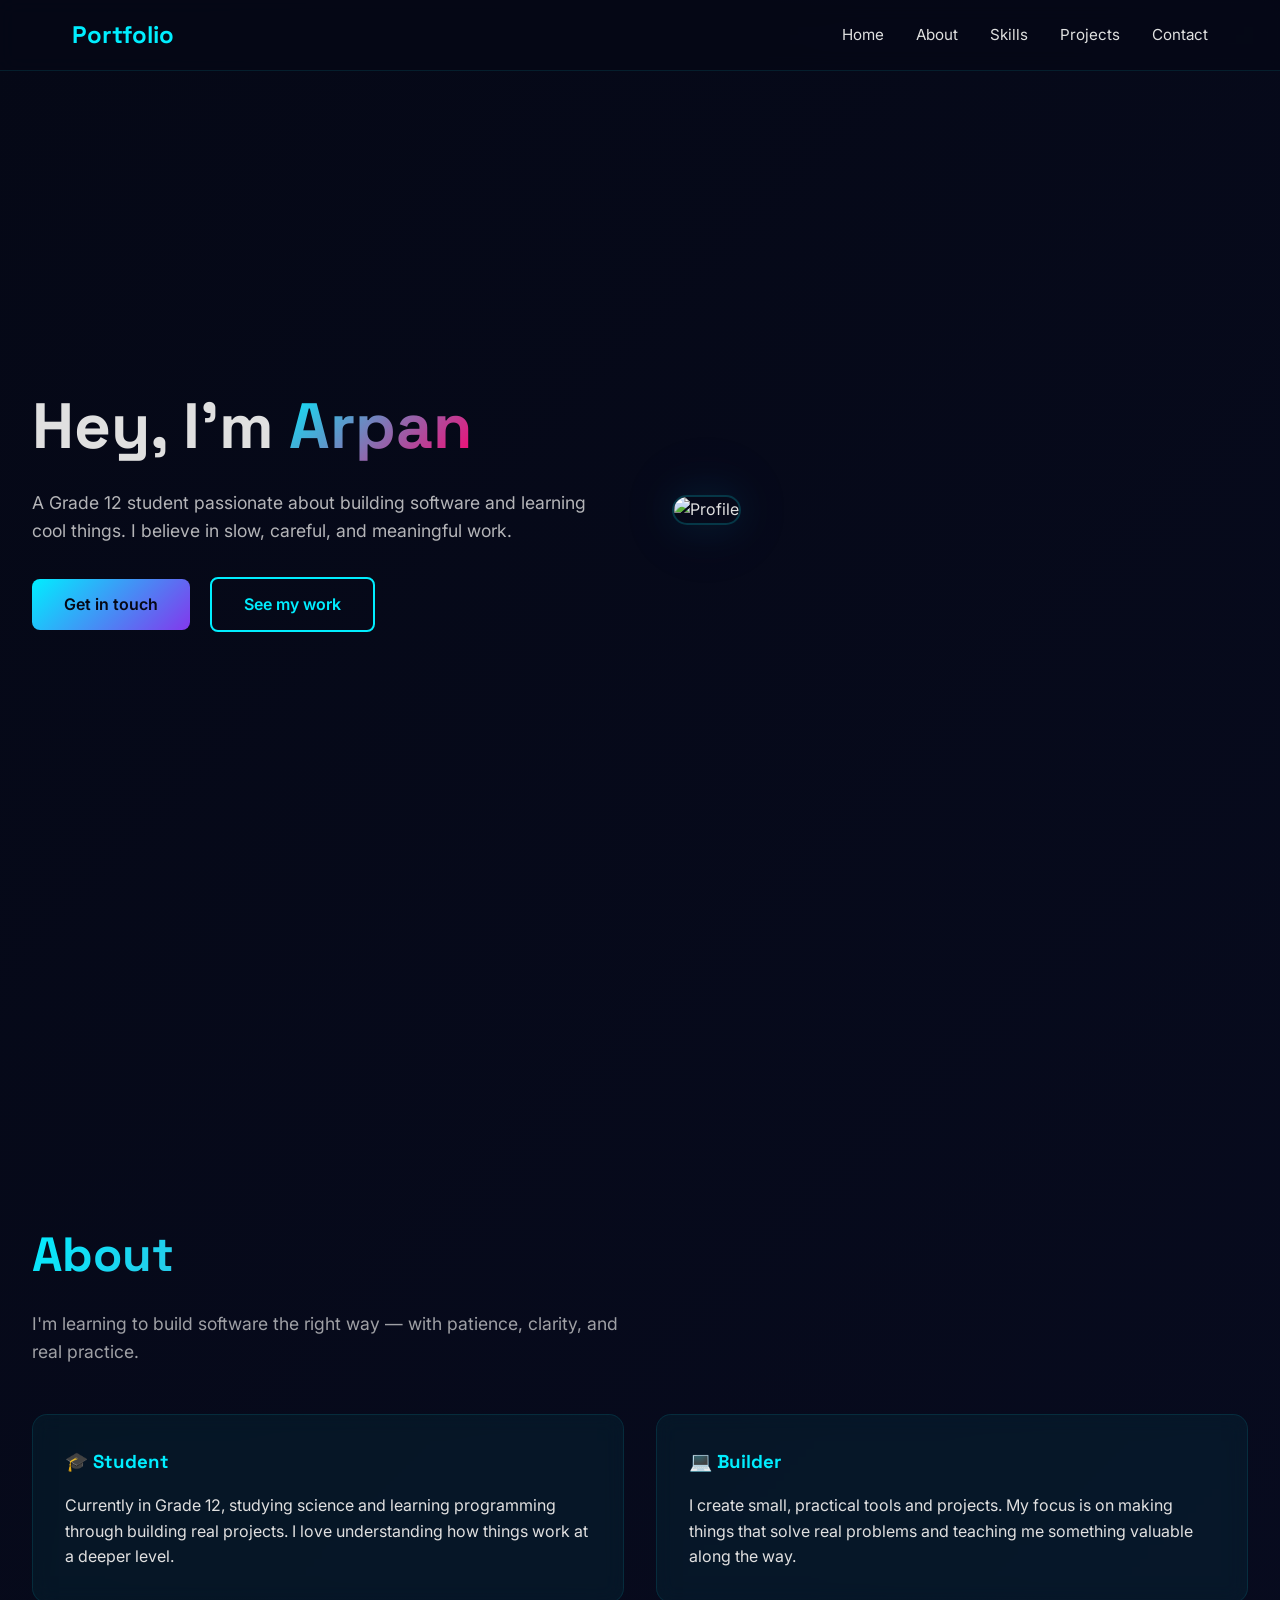
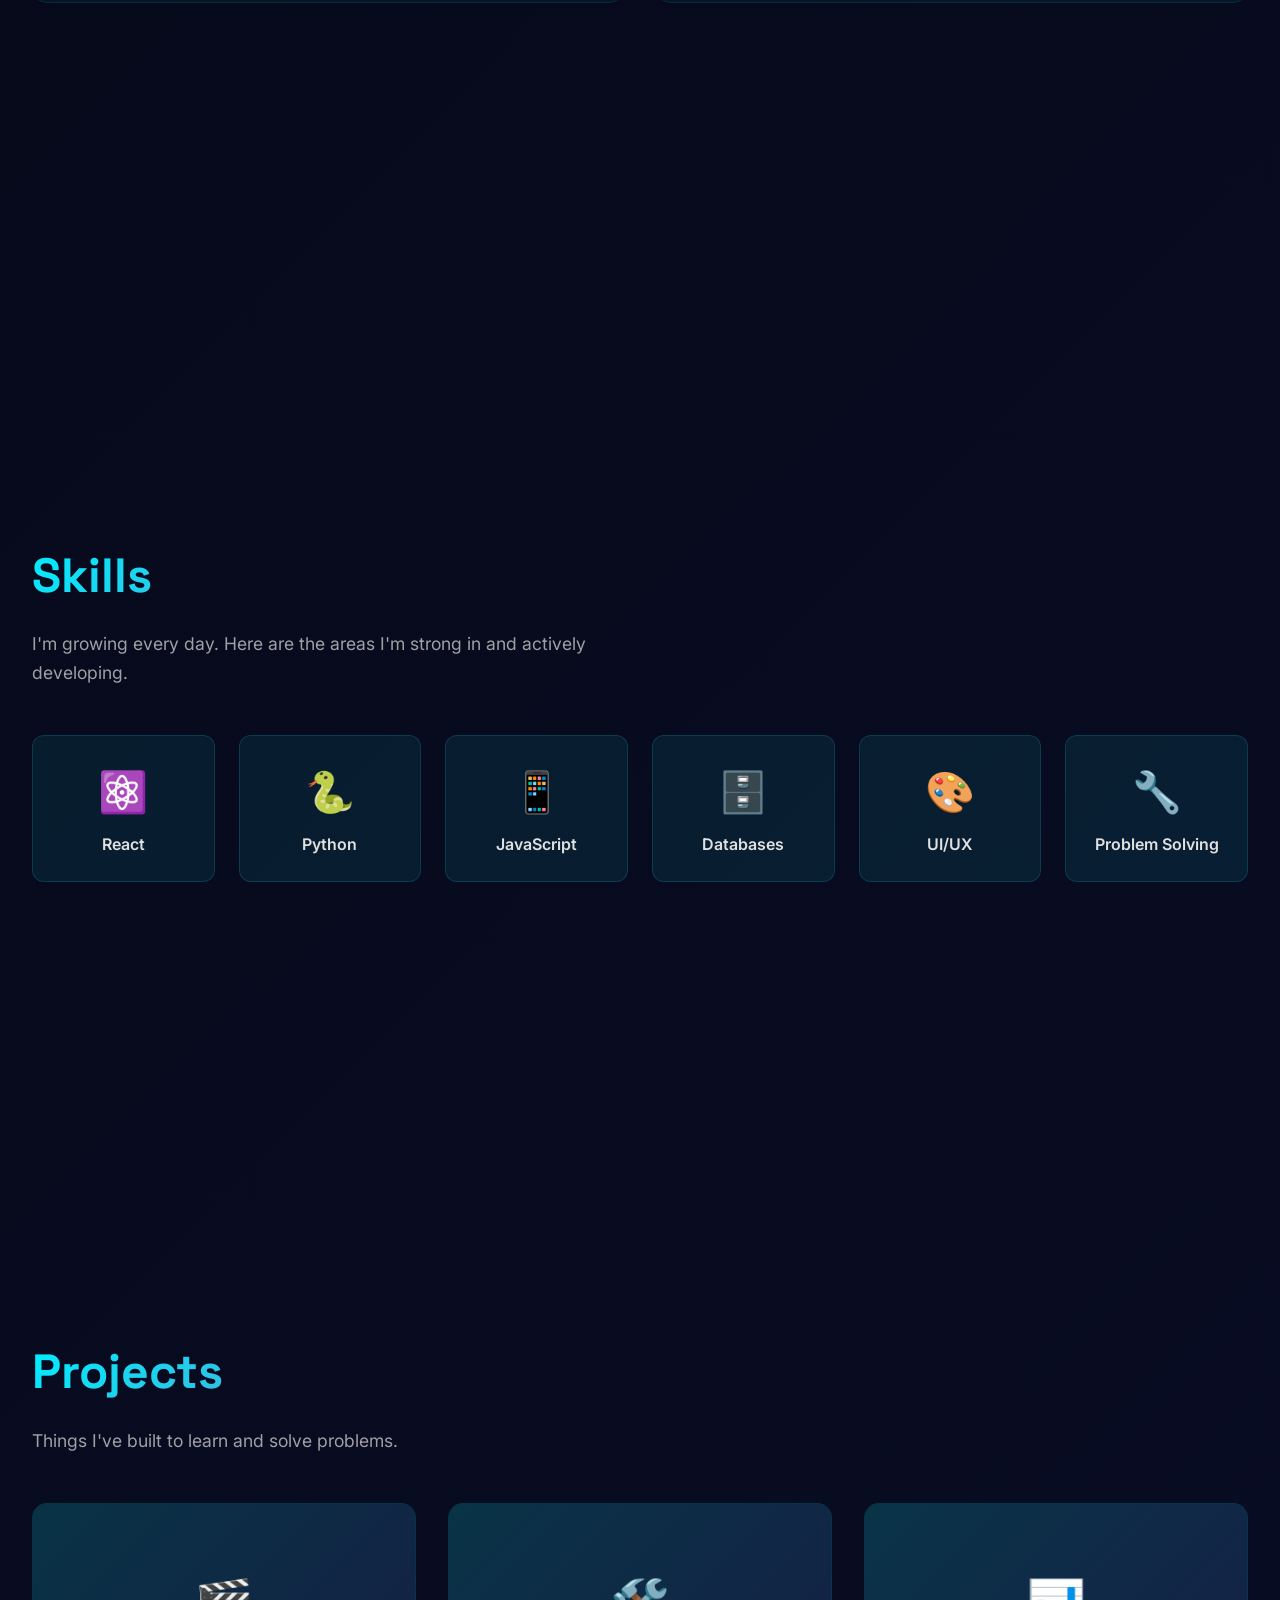
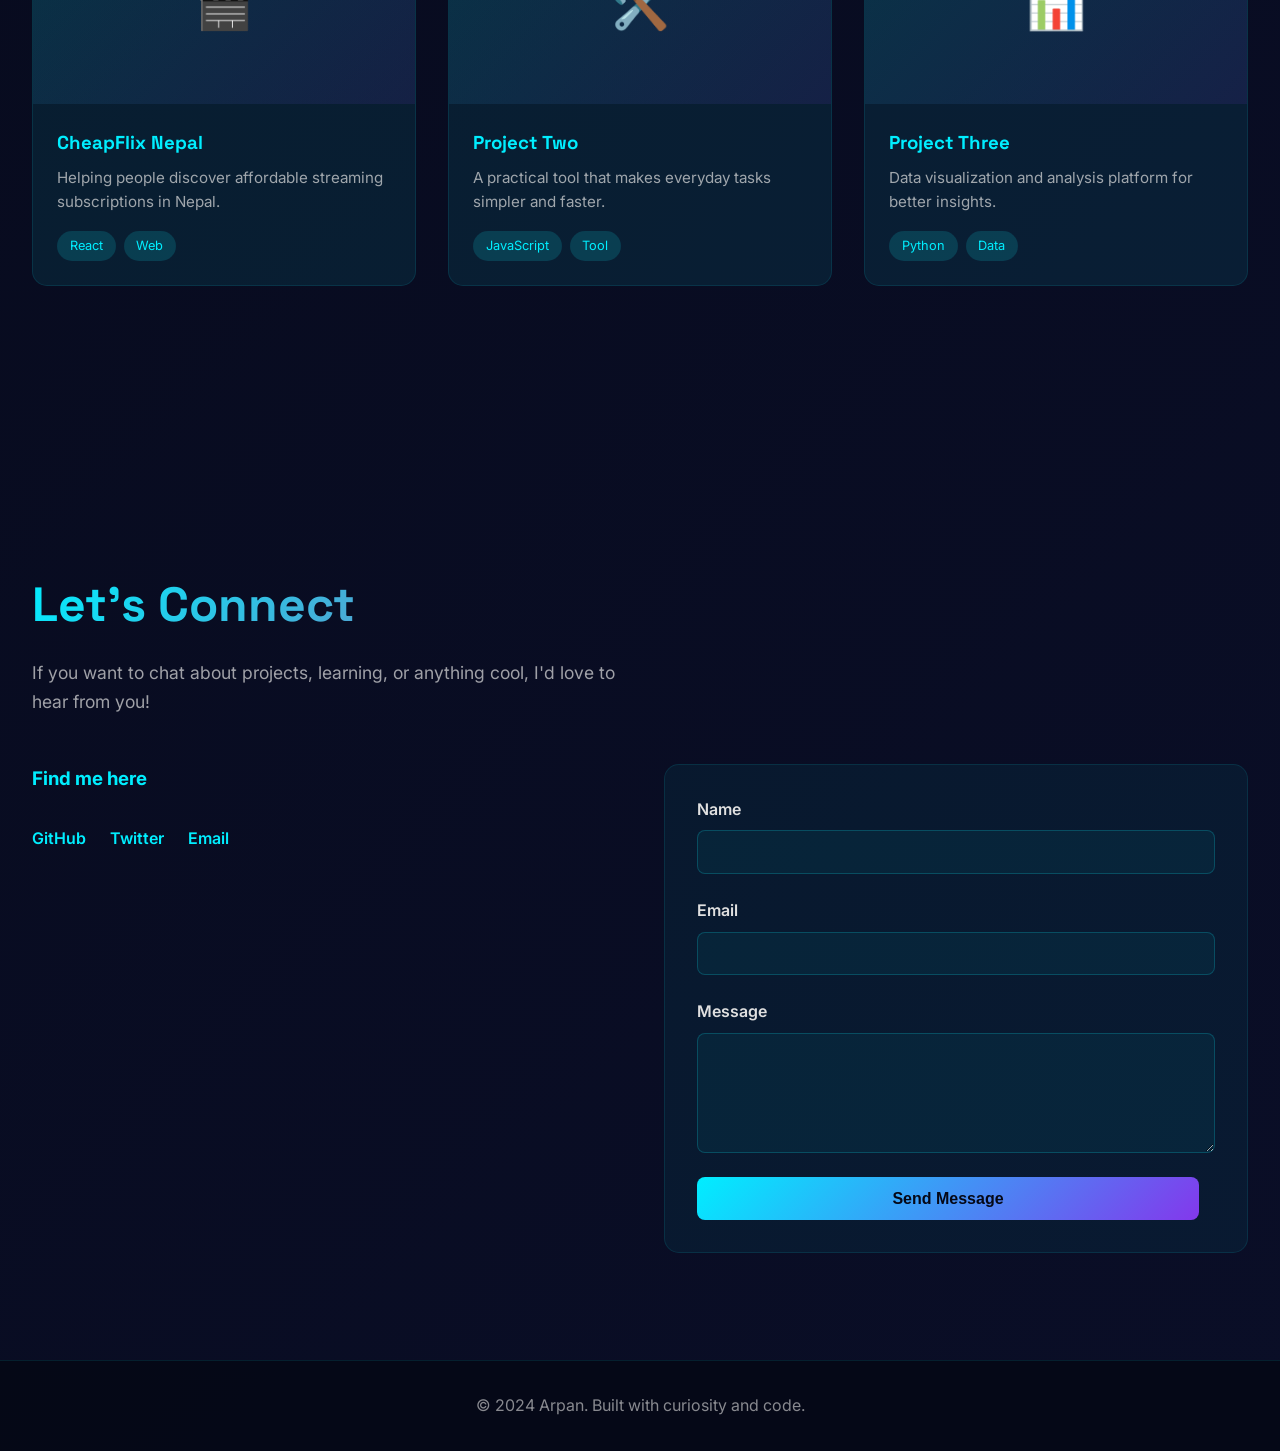
==== commit 2314ea3a: "ohh" ====
--- a/index.html
+++ b/index.html
@@ -3,30 +3,791 @@
 <head>
     <meta charset="UTF-8">
     <meta name="viewport" content="width=device-width, initial-scale=1.0">
-    <title>Document</title>
+    <title>Your Portfolio - Student & Builder</title>
+    <link rel="preconnect" href="https://fonts.googleapis.com">
+    <link rel="preconnect" href="https://fonts.gstatic.com" crossorigin>
+    <link href="https://fonts.googleapis.com/css2?family=Space+Grotesk:wght@500;700&family=Inter:wght@400;500;600&display=swap" rel="stylesheet">
+    <style>
+        * {
+            margin: 0;
+            padding: 0;
+            box-sizing: border-box;
+        }
+
+        :root {
+            --primary: #0ef;
+            --secondary: #ff006e;
+            --dark: #050816;
+            --darker: #0a0e27;
+            --light: #e0e0e0;
+            --accent: #8338ec;
+        }
+
+        html {
+            scroll-behavior: smooth;
+        }
+
+        body {
+            background: linear-gradient(135deg, var(--dark) 0%, var(--darker) 100%);
+            color: var(--light);
+            font-family: 'Inter', sans-serif;
+            line-height: 1.6;
+            overflow-x: hidden;
+        }
+
+        /* Animations */
+        @keyframes fadeInUp {
+            from {
+                opacity: 0;
+                transform: translateY(30px);
+            }
+            to {
+                opacity: 1;
+                transform: translateY(0);
+            }
+        }
+
+        @keyframes slideInLeft {
+            from {
+                opacity: 0;
+                transform: translateX(-50px);
+            }
+            to {
+                opacity: 1;
+                transform: translateX(0);
+            }
+        }
+
+        @keyframes slideInRight {
+            from {
+                opacity: 0;
+                transform: translateX(50px);
+            }
+            to {
+                opacity: 1;
+                transform: translateX(0);
+            }
+        }
+
+        @keyframes glow {
+            0%, 100% {
+                text-shadow: 0 0 10px var(--primary), 0 0 20px var(--accent);
+            }
+            50% {
+                text-shadow: 0 0 20px var(--primary), 0 0 40px var(--secondary);
+            }
+        }
+
+        @keyframes float {
+            0%, 100% {
+                transform: translateY(0px);
+            }
+            50% {
+                transform: translateY(-20px);
+            }
+        }
+
+        @keyframes pulse {
+            0%, 100% {
+                opacity: 1;
+            }
+            50% {
+                opacity: 0.7;
+            }
+        }
+
+        .reveal {
+            animation: fadeInUp 0.8s ease-out forwards;
+            opacity: 0;
+        }
+
+        /* Header & Navigation */
+        header {
+            position: fixed;
+            top: 0;
+            width: 100%;
+            z-index: 1000;
+            backdrop-filter: blur(10px);
+            background: rgba(5, 8, 22, 0.8);
+            border-bottom: 1px solid rgba(14, 239, 255, 0.1);
+            padding: 1rem 2rem;
+            animation: slideInDown 0.6s ease-out;
+        }
+
+        @keyframes slideInDown {
+            from {
+                transform: translateY(-100%);
+            }
+            to {
+                transform: translateY(0);
+            }
+        }
+
+        .navbar {
+            max-width: 1200px;
+            margin: 0 auto;
+            display: flex;
+            justify-content: space-between;
+            align-items: center;
+        }
+
+        .logo {
+            font-size: 1.5rem;
+            font-weight: 700;
+            font-family: 'Space Grotesk', sans-serif;
+            color: var(--primary);
+            text-decoration: none;
+            animation: glow 2s ease-in-out infinite;
+        }
+
+        nav {
+            display: flex;
+            gap: 2rem;
+            list-style: none;
+        }
+
+        nav a {
+            color: var(--light);
+            text-decoration: none;
+            font-size: 0.95rem;
+            position: relative;
+            transition: color 0.3s ease;
+        }
+
+        nav a::after {
+            content: '';
+            position: absolute;
+            bottom: -5px;
+            left: 0;
+            width: 0;
+            height: 2px;
+            background: linear-gradient(90deg, var(--primary), var(--secondary));
+            transition: width 0.3s ease;
+        }
+
+        nav a:hover {
+            color: var(--primary);
+        }
+
+        nav a:hover::after {
+            width: 100%;
+        }
+
+        @media (max-width: 768px) {
+            nav {
+                display: none;
+            }
+        }
+
+        /* Container */
+        .container {
+            max-width: 1200px;
+            margin: 0 auto;
+            padding: 0 2rem;
+        }
+
+        /* Sections */
+        section {
+            padding: 6rem 2rem;
+            min-height: 100vh;
+            display: flex;
+            align-items: center;
+            position: relative;
+            overflow: hidden;
+        }
+
+        .section-content {
+            width: 100%;
+        }
+
+        /* Hero Section */
+        .hero {
+            margin-top: 60px;
+            display: grid;
+            grid-template-columns: 1fr 1fr;
+            gap: 4rem;
+            align-items: center;
+        }
+
+        .hero-text h1 {
+            font-family: 'Space Grotesk', sans-serif;
+            font-size: 4rem;
+            font-weight: 700;
+            line-height: 1.2;
+            margin-bottom: 1.5rem;
+            animation: slideInLeft 0.8s ease-out;
+        }
+
+        .hero-text h1 span {
+            background: linear-gradient(135deg, var(--primary), var(--secondary));
+            -webkit-background-clip: text;
+            -webkit-text-fill-color: transparent;
+            background-clip: text;
+        }
+
+        .hero-text p {
+            font-size: 1.1rem;
+            margin-bottom: 2rem;
+            color: rgba(224, 224, 224, 0.8);
+            animation: slideInLeft 0.8s ease-out 0.1s backwards;
+        }
+
+        .hero-image {
+            animation: slideInRight 0.8s ease-out;
+            position: relative;
+        }
+
+        .hero-image img {
+            width: 100%;
+            border-radius: 20px;
+            border: 2px solid rgba(14, 239, 255, 0.2);
+            box-shadow: 0 0 40px rgba(14, 239, 255, 0.1), 0 0 80px rgba(131, 56, 236, 0.1);
+            animation: float 3s ease-in-out infinite;
+        }
+
+        .btn {
+            display: inline-block;
+            padding: 0.8rem 2rem;
+            border-radius: 8px;
+            text-decoration: none;
+            font-weight: 600;
+            border: none;
+            cursor: pointer;
+            transition: all 0.3s ease;
+            font-size: 1rem;
+        }
+
+        .btn-primary {
+            background: linear-gradient(135deg, var(--primary), var(--accent));
+            color: var(--dark);
+            margin-right: 1rem;
+            animation: slideInLeft 0.8s ease-out 0.2s backwards;
+        }
+
+        .btn-primary:hover {
+            transform: translateY(-3px);
+            box-shadow: 0 10px 30px rgba(14, 239, 255, 0.3);
+        }
+
+        .btn-secondary {
+            border: 2px solid var(--primary);
+            color: var(--primary);
+            animation: slideInLeft 0.8s ease-out 0.3s backwards;
+        }
+
+        .btn-secondary:hover {
+            background: var(--primary);
+            color: var(--dark);
+            transform: translateY(-3px);
+        }
+
+        /* Section Titles */
+        .section-title {
+            font-family: 'Space Grotesk', sans-serif;
+            font-size: 3rem;
+            font-weight: 700;
+            margin-bottom: 1rem;
+            background: linear-gradient(135deg, var(--primary), var(--secondary));
+            -webkit-background-clip: text;
+            -webkit-text-fill-color: transparent;
+            background-clip: text;
+            animation: fadeInUp 0.8s ease-out;
+        }
+
+        .section-subtitle {
+            color: var(--primary);
+            font-weight: 600;
+            margin-bottom: 3rem;
+            animation: fadeInUp 0.8s ease-out 0.1s backwards;
+        }
+
+        .section-description {
+            font-size: 1.1rem;
+            color: rgba(224, 224, 224, 0.7);
+            max-width: 600px;
+            margin-bottom: 3rem;
+            animation: fadeInUp 0.8s ease-out 0.2s backwards;
+        }
+
+        /* About Section */
+        .about-grid {
+            display: grid;
+            grid-template-columns: 1fr 1fr;
+            gap: 2rem;
+        }
+
+        .about-card {
+            background: rgba(14, 239, 255, 0.05);
+            border: 1px solid rgba(14, 239, 255, 0.1);
+            padding: 2rem;
+            border-radius: 15px;
+            backdrop-filter: blur(10px);
+            animation: fadeInUp 0.8s ease-out backwards;
+            transition: all 0.3s ease;
+        }
+
+        .about-card:nth-child(2) {
+            animation-delay: 0.1s;
+        }
+
+        .about-card:hover {
+            border-color: rgba(14, 239, 255, 0.3);
+            box-shadow: 0 0 20px rgba(14, 239, 255, 0.1);
+            transform: translateY(-5px);
+        }
+
+        .about-card h3 {
+            font-family: 'Space Grotesk', sans-serif;
+            margin-bottom: 1rem;
+            color: var(--primary);
+        }
+
+        /* Skills Section */
+        .skills-grid {
+            display: grid;
+            grid-template-columns: repeat(auto-fit, minmax(150px, 1fr));
+            gap: 1.5rem;
+        }
+
+        .skill-card {
+            background: rgba(14, 239, 255, 0.08);
+            border: 1px solid rgba(14, 239, 255, 0.15);
+            padding: 1.5rem;
+            border-radius: 12px;
+            text-align: center;
+            animation: fadeInUp 0.6s ease-out backwards;
+            transition: all 0.3s ease;
+            cursor: pointer;
+        }
+
+        .skill-card:hover {
+            background: rgba(14, 239, 255, 0.15);
+            border-color: var(--primary);
+            transform: translateY(-8px);
+            box-shadow: 0 10px 25px rgba(14, 239, 255, 0.15);
+        }
+
+        .skill-icon {
+            font-size: 2.5rem;
+            margin-bottom: 0.5rem;
+        }
+
+        .skill-card p {
+            font-weight: 600;
+        }
+
+        /* Projects Section */
+        .projects-grid {
+            display: grid;
+            grid-template-columns: repeat(auto-fit, minmax(300px, 1fr));
+            gap: 2rem;
+            margin-top: 3rem;
+        }
+
+        .project-card {
+            background: rgba(14, 239, 255, 0.08);
+            border: 1px solid rgba(14, 239, 255, 0.1);
+            border-radius: 15px;
+            overflow: hidden;
+            animation: fadeInUp 0.8s ease-out backwards;
+            transition: all 0.3s ease;
+            cursor: pointer;
+        }
+
+        .project-card:nth-child(2) {
+            animation-delay: 0.1s;
+        }
+
+        .project-card:nth-child(3) {
+            animation-delay: 0.2s;
+        }
+
+        .project-card:hover {
+            border-color: var(--primary);
+            transform: translateY(-10px);
+            box-shadow: 0 20px 40px rgba(14, 239, 255, 0.15);
+        }
+
+        .project-image {
+            width: 100%;
+            height: 200px;
+            background: linear-gradient(135deg, rgba(14, 239, 255, 0.1), rgba(131, 56, 236, 0.1));
+            display: flex;
+            align-items: center;
+            justify-content: center;
+            font-size: 3rem;
+        }
+
+        .project-content {
+            padding: 1.5rem;
+        }
+
+        .project-content h3 {
+            font-family: 'Space Grotesk', sans-serif;
+            margin-bottom: 0.5rem;
+            color: var(--primary);
+        }
+
+        .project-content p {
+            color: rgba(224, 224, 224, 0.7);
+            margin-bottom: 1rem;
+            font-size: 0.95rem;
+        }
+
+        .project-tags {
+            display: flex;
+            gap: 0.5rem;
+            flex-wrap: wrap;
+        }
+
+        .tag {
+            background: rgba(14, 239, 255, 0.15);
+            color: var(--primary);
+            padding: 0.3rem 0.8rem;
+            border-radius: 20px;
+            font-size: 0.8rem;
+        }
+
+        /* Contact Section */
+        .contact-grid {
+            display: grid;
+            grid-template-columns: 1fr 1fr;
+            gap: 3rem;
+            align-items: start;
+        }
+
+        .contact-card {
+            animation: fadeInUp 0.8s ease-out backwards;
+        }
+
+        .contact-card:nth-child(2) {
+            animation-delay: 0.1s;
+        }
+
+        .contact-links {
+            display: flex;
+            gap: 1.5rem;
+            margin-top: 2rem;
+        }
+
+        .contact-link {
+            display: inline-flex;
+            align-items: center;
+            gap: 0.5rem;
+            color: var(--primary);
+            text-decoration: none;
+            font-weight: 600;
+            transition: all 0.3s ease;
+        }
+
+        .contact-link:hover {
+            transform: translateX(5px);
+        }
+
+        form {
+            display: flex;
+            flex-direction: column;
+            gap: 1.5rem;
+            background: rgba(14, 239, 255, 0.05);
+            padding: 2rem;
+            border-radius: 15px;
+            border: 1px solid rgba(14, 239, 255, 0.1);
+        }
+
+        form label {
+            display: flex;
+            flex-direction: column;
+            font-weight: 600;
+        }
+
+        form input,
+        form textarea {
+            margin-top: 0.5rem;
+            padding: 0.8rem;
+            background: rgba(14, 239, 255, 0.05);
+            border: 1px solid rgba(14, 239, 255, 0.2);
+            border-radius: 8px;
+            color: var(--light);
+            font-family: inherit;
+            transition: all 0.3s ease;
+        }
+
+        form input:focus,
+        form textarea:focus {
+            outline: none;
+            border-color: var(--primary);
+            box-shadow: 0 0 15px rgba(14, 239, 255, 0.2);
+        }
+
+        form textarea {
+            resize: vertical;
+            min-height: 120px;
+        }
+
+        /* Footer */
+        footer {
+            background: rgba(5, 8, 22, 0.9);
+            border-top: 1px solid rgba(14, 239, 255, 0.1);
+            padding: 2rem;
+            text-align: center;
+            color: rgba(224, 224, 224, 0.6);
+        }
+
+        /* Scroll Progress */
+        .scroll-progress {
+            position: fixed;
+            top: 0;
+            left: 0;
+            height: 3px;
+            background: linear-gradient(90deg, var(--primary), var(--secondary));
+            width: 0;
+            z-index: 2000;
+        }
+
+        /* Responsive */
+        @media (max-width: 768px) {
+            .hero {
+                grid-template-columns: 1fr;
+                margin-top: 60px;
+            }
+
+            .hero-text h1 {
+                font-size: 2.5rem;
+            }
+
+            .section-title {
+                font-size: 2rem;
+            }
+
+            .about-grid,
+            .contact-grid {
+                grid-template-columns: 1fr;
+            }
+
+            .btn {
+                display: block;
+                margin-bottom: 1rem;
+            }
+        }
+    </style>
 </head>
 <body>
-    <h1 style="text-align: center; color: aqua;">HELLO </h1>
-    <br> <hr> <br> <hr>
-    <p>NOT MADE YETT < I WILL UPDATE SOON TILL NOWW 
-        SEE YAAA 
-    
-    
-    
-    OREWA MONKEY D LUFFYY
-    
-    
-    
-    
-    
-    
-    
-    </p>
-
-
-
-
-
-    <p>Lorem ipsum dolor sit amet consectetur adipisicing elit. Reprehenderit, sit! Quasi, quaerat. Corporis praesentium qui fugit esse magnam odit nostrum blanditiis? Maxime explicabo corrupti provident magnam ipsam, molestiae doloribus debitis!</p>
+    <!-- Scroll Progress Bar -->
+    <div class="scroll-progress"></div>
+
+    <!-- Header -->
+    <header>
+        <div class="container">
+            <div class="navbar">
+                <a href="#" class="logo">Portfolio</a>
+                <nav>
+                    <a href="#home">Home</a>
+                    <a href="#about">About</a>
+                    <a href="#skills">Skills</a>
+                    <a href="#projects">Projects</a>
+                    <a href="#contact">Contact</a>
+                </nav>
+            </div>
+        </div>
+    </header>
+
+    <!-- Hero Section -->
+    <section id="home" class="hero">
+        <div class="hero-text reveal">
+            <h1>Hey, I'm <span>Arpan</span></h1>
+            <p>A Grade 12 student passionate about building software and learning cool things. I believe in slow, careful, and meaningful work.</p>
+            <div>
+                <a href="#contact" class="btn btn-primary">Get in touch</a>
+                <a href="#projects" class="btn btn-secondary">See my work</a>
+            </div>
+        </div>
+        <div class="hero-image reveal">
+            <img src="https://images.unsplash.com/photo-1517694712202-14dd9538aa97?w=500&h=500&fit=crop" alt="Profile">
+        </div>
+    </section>
+
+    <!-- About Section -->
+    <section id="about">
+        <div class="section-content">
+            <h2 class="section-title reveal">About</h2>
+            <p class="section-description reveal">I'm learning to build software the right way — with patience, clarity, and real practice.</p>
+            
+            <div class="about-grid">
+                <div class="about-card reveal">
+                    <h3>🎓 Student</h3>
+                    <p>Currently in Grade 12, studying science and learning programming through building real projects. I love understanding how things work at a deeper level.</p>
+                </div>
+                <div class="about-card reveal">
+                    <h3>💻 Builder</h3>
+                    <p>I create small, practical tools and projects. My focus is on making things that solve real problems and teaching me something valuable along the way.</p>
+                </div>
+            </div>
+        </div>
+    </section>
+
+    <!-- Skills Section -->
+    <section id="skills">
+        <div class="section-content">
+            <h2 class="section-title reveal">Skills</h2>
+            <p class="section-description reveal">I'm growing every day. Here are the areas I'm strong in and actively developing.</p>
+            
+            <div class="skills-grid">
+                <div class="skill-card reveal" style="animation-delay: 0s">
+                    <div class="skill-icon">⚛️</div>
+                    <p>React</p>
+                </div>
+                <div class="skill-card reveal" style="animation-delay: 0.1s">
+                    <div class="skill-icon">🐍</div>
+                    <p>Python</p>
+                </div>
+                <div class="skill-card reveal" style="animation-delay: 0.2s">
+                    <div class="skill-icon">📱</div>
+                    <p>JavaScript</p>
+                </div>
+                <div class="skill-card reveal" style="animation-delay: 0.3s">
+                    <div class="skill-icon">🗄️</div>
+                    <p>Databases</p>
+                </div>
+                <div class="skill-card reveal" style="animation-delay: 0.4s">
+                    <div class="skill-icon">🎨</div>
+                    <p>UI/UX</p>
+                </div>
+                <div class="skill-card reveal" style="animation-delay: 0.5s">
+                    <div class="skill-icon">🔧</div>
+                    <p>Problem Solving</p>
+                </div>
+            </div>
+        </div>
+    </section>
+
+    <!-- Projects Section -->
+    <section id="projects">
+        <div class="section-content">
+            <h2 class="section-title reveal">Projects</h2>
+            <p class="section-description reveal">Things I've built to learn and solve problems.</p>
+            
+            <div class="projects-grid">
+                <div class="project-card reveal">
+                    <div class="project-image">🎬</div>
+                    <div class="project-content">
+                        <h3>CheapFlix Nepal</h3>
+                        <p>Helping people discover affordable streaming subscriptions in Nepal.</p>
+                        <div class="project-tags">
+                            <span class="tag">React</span>
+                            <span class="tag">Web</span>
+                        </div>
+                    </div>
+                </div>
+                <div class="project-card reveal">
+                    <div class="project-image">🛠️</div>
+                    <div class="project-content">
+                        <h3>Project Two</h3>
+                        <p>A practical tool that makes everyday tasks simpler and faster.</p>
+                        <div class="project-tags">
+                            <span class="tag">JavaScript</span>
+                            <span class="tag">Tool</span>
+                        </div>
+                    </div>
+                </div>
+                <div class="project-card reveal">
+                    <div class="project-image">📊</div>
+                    <div class="project-content">
+                        <h3>Project Three</h3>
+                        <p>Data visualization and analysis platform for better insights.</p>
+                        <div class="project-tags">
+                            <span class="tag">Python</span>
+                            <span class="tag">Data</span>
+                        </div>
+                    </div>
+                </div>
+            </div>
+        </div>
+    </section>
+
+    <!-- Contact Section -->
+    <section id="contact">
+        <div class="section-content">
+            <h2 class="section-title reveal">Let's Connect</h2>
+            <p class="section-description reveal">If you want to chat about projects, learning, or anything cool, I'd love to hear from you!</p>
+            
+            <div class="contact-grid">
+                <div class="contact-card">
+                    <h3 style="color: var(--primary); margin-bottom: 1rem;">Find me here</h3>
+                    <div class="contact-links">
+                        <a href="#" class="contact-link">GitHub</a>
+                        <a href="#" class="contact-link">Twitter</a>
+                        <a href="#" class="contact-link">Email</a>
+                    </div>
+                </div>
+                <div class="contact-card">
+                    <form>
+                        <label>
+                            Name
+                            <input type="text" required>
+                        </label>
+                        <label>
+                            Email
+                            <input type="email" required>
+                        </label>
+                        <label>
+                            Message
+                            <textarea required></textarea>
+                        </label>
+                        <button type="submit" class="btn btn-primary">Send Message</button>
+                    </form>
+                </div>
+            </div>
+        </div>
+    </section>
+
+    <!-- Footer -->
+    <footer>
+        <p>© 2024 Arpan. Built with curiosity and code.</p>
+    </footer>
+
+    <script>
+        // Scroll Progress Bar
+        window.addEventListener('scroll', () => {
+            const scrollTop = window.scrollY;
+            const docHeight = document.documentElement.scrollHeight - window.innerHeight;
+            const scrollPercent = (scrollTop / docHeight) * 100;
+            document.querySelector('.scroll-progress').style.width = scrollPercent + '%';
+        });
+
+        // Smooth scroll for navigation links
+        document.querySelectorAll('a[href^="#"]').forEach(anchor => {
+            anchor.addEventListener('click', function (e) {
+                e.preventDefault();
+                const target = document.querySelector(this.getAttribute('href'));
+                if (target) {
+                    target.scrollIntoView({ behavior: 'smooth' });
+                }
+            });
+        });
+
+        // Form submission
+        document.querySelector('form')?.addEventListener('submit', (e) => {
+            e.preventDefault();
+            alert('Thanks for reaching out! I\'ll get back to you soon.');
+            e.target.reset();
+        });
+
+        // Intersection Observer for reveal animations
+        const observerOptions = {
+            threshold: 0.1,
+            rootMargin: '0px 0px -100px 0px'
+        };
+
+        const observer = new IntersectionObserver((entries) => {
+            entries.forEach(entry => {
+                if (entry.isIntersecting) {
+                    entry.target.style.opacity = '1';
+                    entry.target.style.transform = 'translateY(0)';
+                }
+            });
+        }, observerOptions);
+
+        document.querySelectorAll('.reveal').forEach(el => observer.observe(el));
+    </script>
 </body>
 </html>
